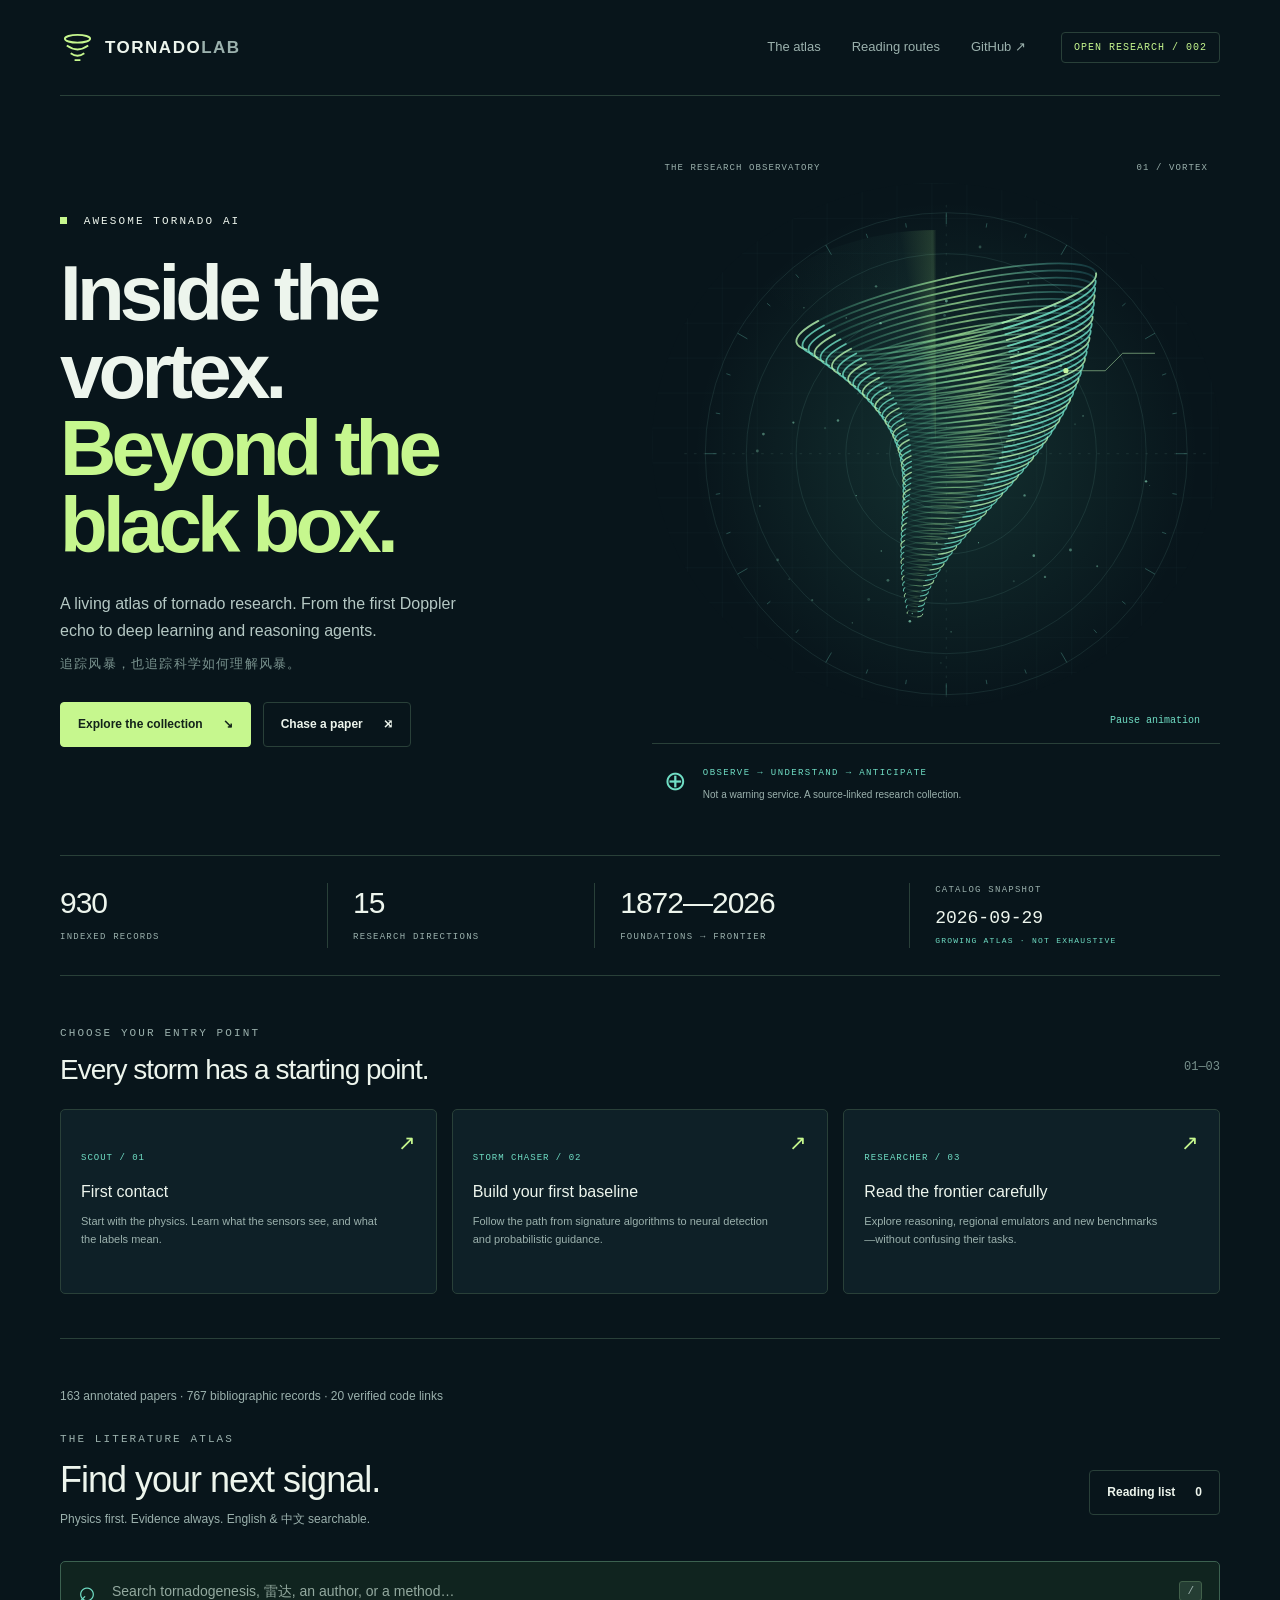
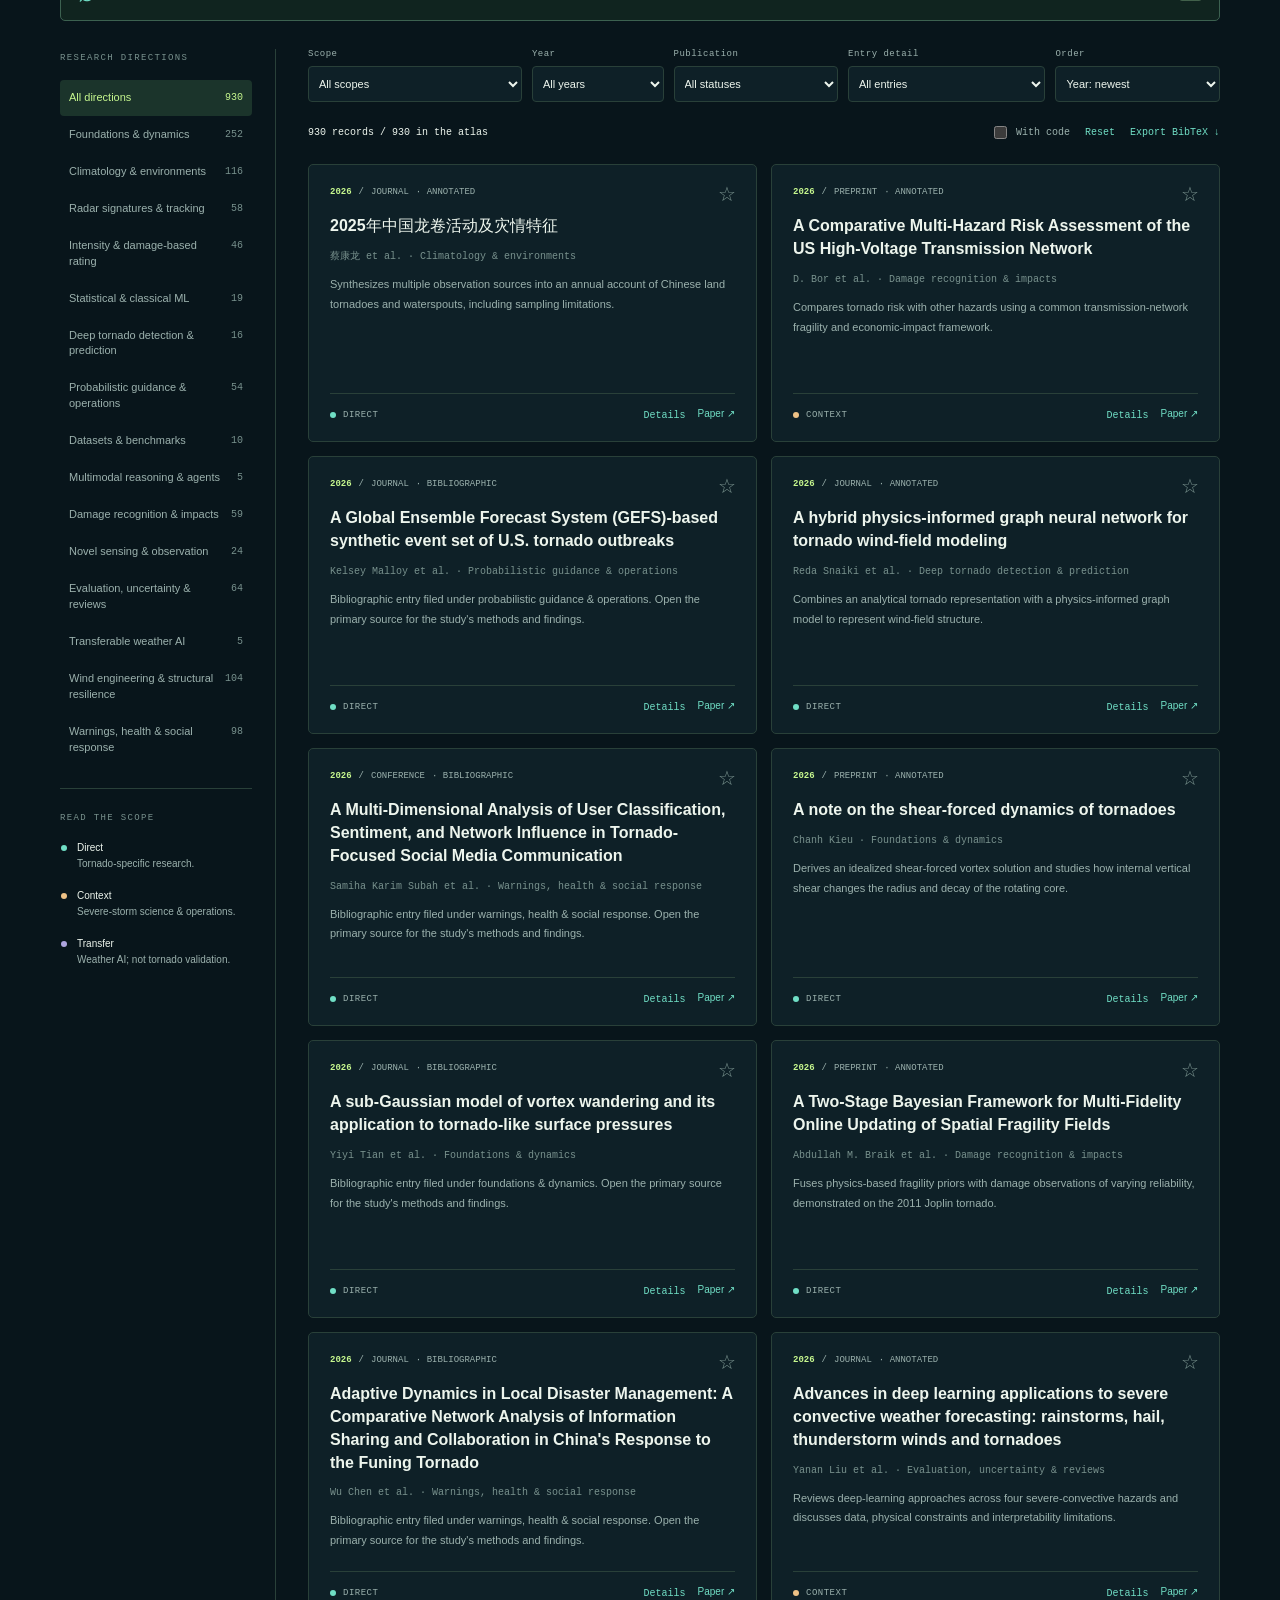
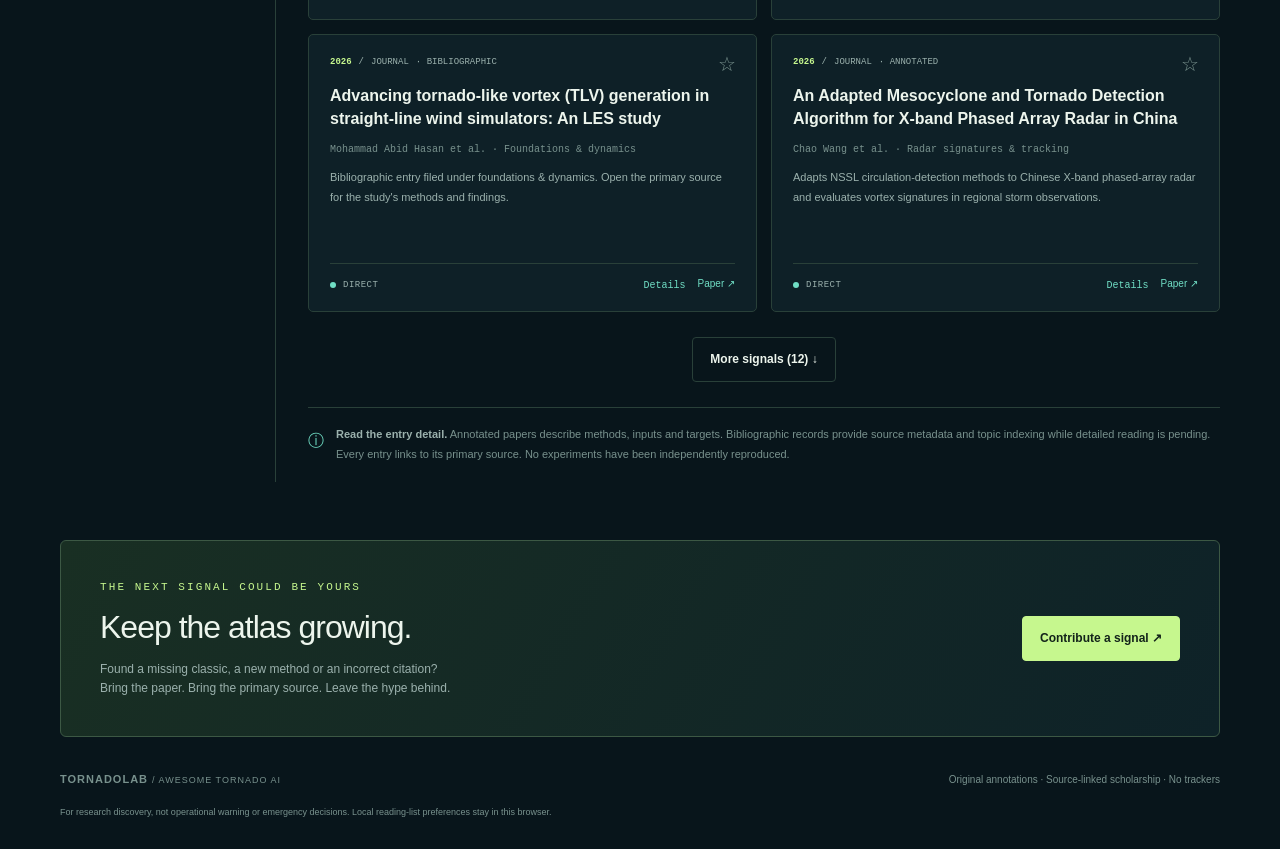
==== docs/index.html @ e8ebf6f0 "Expand tornado atlas to 930 sourced records and animate vortex" ====
<!doctype html>
<html lang="en">
<head>
  <meta charset="utf-8">
  <meta name="viewport" content="width=device-width,initial-scale=1">
  <meta name="theme-color" content="#08151b">
  <meta name="description" content="TornadoLab's living literature atlas: tornado physics, radar detection, intensity, prediction, deep learning and reasoning agents. Searchable, source-linked, open research.">
  <title>Awesome Tornado AI · TornadoLab Research Observatory</title>
  <link rel="icon" href="favicon.svg" type="image/svg+xml">
  <link rel="stylesheet" href="style.css">
</head>
<body>
<a class="skip-link" href="#collection">Skip to the paper collection</a>
<div class="shell">
<header class="topbar">
  <a class="brand" href="#" aria-label="TornadoLab home"><svg viewBox="0 0 36 36" aria-hidden="true"><ellipse cx="18" cy="9" rx="13" ry="4"/><path d="M7 16q11 8 22 0M11 24q7 5 14 0M15 31h6"/></svg><span>TORNADO<span class="dim">LAB</span></span></a>
  <nav aria-label="Main navigation"><a href="#collection">The atlas</a><a href="#routes">Reading routes</a><a href="https://github.com/TornadoLab/Awesome-Tornado-AI" target="_blank" rel="noopener noreferrer">GitHub ↗</a></nav>
  <span class="edition">OPEN RESEARCH / 002</span>
</header>
<main>
<section class="hero" aria-labelledby="hero-title">
  <div class="hero-copy">
    <div class="eyebrow"><span class="signal-square"></span> AWESOME TORNADO AI</div>
    <h1 id="hero-title">Inside the<br>vortex.<br><em>Beyond the<br>black box.</em></h1>
    <p class="hero-text">A living atlas of tornado research. From the first Doppler echo to deep learning and reasoning agents.</p>
    <p class="hero-zh" lang="zh-CN">追踪风暴，也追踪科学如何理解风暴。</p>
    <div class="hero-actions"><a class="button primary" href="#collection">Explore the collection <span aria-hidden="true">↘</span></a><button class="button ghost" id="random-hero">Chase a paper <span aria-hidden="true">⤨</span></button></div>
  </div>
  <div class="hero-visual">
    <div class="visual-caption"><span>THE RESEARCH OBSERVATORY</span><span>01 / VORTEX</span></div>
    <div class="storm-frame"><svg xmlns="http://www.w3.org/2000/svg" width="650" height="600" viewBox="0 0 650 600" role="img" aria-labelledby="title desc">
<title id="title">TornadoLab research observatory</title><desc id="desc">Original decorative vortex and radar rings. Not real radar or weather data.</desc>
<style>
.vortex-body{transform-box:view-box;transform-origin:50% 80%;animation:vortex-sway 11s ease-in-out infinite}
.vortex-flow{stroke-dasharray:17 31 7 45;animation:vortex-orbit var(--orbit) linear infinite;animation-delay:var(--phase);stroke-linecap:round}
.vortex-dust{animation:vortex-drift var(--drift) ease-in-out infinite alternate;animation-delay:var(--phase);transform-box:fill-box;transform-origin:center}
@keyframes vortex-orbit{to{stroke-dashoffset:-100}}
@keyframes vortex-sway{0%,100%{transform:translateX(-3px) skewX(-1deg)}50%{transform:translateX(4px) skewX(1deg)}}
@keyframes vortex-drift{from{transform:translate(-4px,6px);opacity:.15}to{transform:translate(5px,-9px);opacity:.6}}
@media(prefers-reduced-motion:reduce){.vortex-body,.vortex-flow,.vortex-dust{animation:none}}
</style>
<defs><radialGradient id="halo"><stop stop-color="#64eac0" stop-opacity=".13"/><stop offset="1" stop-color="#64eac0" stop-opacity="0"/></radialGradient><linearGradient id="ribbon" x1="0" y1="0" x2="1" y2="0"><stop stop-color="#4ad6b9" stop-opacity=".05"/><stop offset=".53" stop-color="#b2fba4" stop-opacity=".9"/><stop offset="1" stop-color="#51dce0" stop-opacity=".2"/></linearGradient><pattern id="grid" width="40" height="40" patternUnits="userSpaceOnUse"><path d="M40 0H0V40" fill="none" stroke="#8ae5d3" stroke-opacity=".05"/></pattern></defs>
<rect width="650" height="600" fill="#08151b"/>
<rect width="650" height="600" fill="url(#grid)"/>
<circle cx="337" cy="310" r="290" fill="url(#halo)"/>
<circle cx="337" cy="310" r="65" fill="none" stroke="#87d5c4" stroke-opacity=".13" stroke-width="1"/>
<circle cx="337" cy="310" r="115" fill="none" stroke="#87d5c4" stroke-opacity=".13" stroke-width="1"/>
<circle cx="337" cy="310" r="172" fill="none" stroke="#87d5c4" stroke-opacity=".13" stroke-width="1"/>
<circle cx="337" cy="310" r="229" fill="none" stroke="#87d5c4" stroke-opacity=".13" stroke-width="1"/>
<circle cx="337" cy="310" r="276" fill="none" stroke="#87d5c4" stroke-opacity=".13" stroke-width="1"/>
<path d="M600.00 310.00L613.00 310.00" stroke="#71d4c0" stroke-opacity=".35"/>
<path d="M596.00 355.67L600.93 356.54" stroke="#71d4c0" stroke-opacity=".35"/>
<path d="M584.14 399.95L588.84 401.66" stroke="#71d4c0" stroke-opacity=".35"/>
<path d="M564.76 441.50L576.02 448.00" stroke="#71d4c0" stroke-opacity=".35"/>
<path d="M538.47 479.05L542.30 482.27" stroke="#71d4c0" stroke-opacity=".35"/>
<path d="M506.05 511.47L509.27 515.30" stroke="#71d4c0" stroke-opacity=".35"/>
<path d="M468.50 537.76L475.00 549.02" stroke="#71d4c0" stroke-opacity=".35"/>
<path d="M426.95 557.14L428.66 561.84" stroke="#71d4c0" stroke-opacity=".35"/>
<path d="M382.67 569.00L383.54 573.93" stroke="#71d4c0" stroke-opacity=".35"/>
<path d="M337.00 573.00L337.00 586.00" stroke="#71d4c0" stroke-opacity=".35"/>
<path d="M291.33 569.00L290.46 573.93" stroke="#71d4c0" stroke-opacity=".35"/>
<path d="M247.05 557.14L245.34 561.84" stroke="#71d4c0" stroke-opacity=".35"/>
<path d="M205.50 537.76L199.00 549.02" stroke="#71d4c0" stroke-opacity=".35"/>
<path d="M167.95 511.47L164.73 515.30" stroke="#71d4c0" stroke-opacity=".35"/>
<path d="M135.53 479.05L131.70 482.27" stroke="#71d4c0" stroke-opacity=".35"/>
<path d="M109.24 441.50L97.98 448.00" stroke="#71d4c0" stroke-opacity=".35"/>
<path d="M89.86 399.95L85.16 401.66" stroke="#71d4c0" stroke-opacity=".35"/>
<path d="M78.00 355.67L73.07 356.54" stroke="#71d4c0" stroke-opacity=".35"/>
<path d="M74.00 310.00L61.00 310.00" stroke="#71d4c0" stroke-opacity=".35"/>
<path d="M78.00 264.33L73.07 263.46" stroke="#71d4c0" stroke-opacity=".35"/>
<path d="M89.86 220.05L85.16 218.34" stroke="#71d4c0" stroke-opacity=".35"/>
<path d="M109.24 178.50L97.98 172.00" stroke="#71d4c0" stroke-opacity=".35"/>
<path d="M135.53 140.95L131.70 137.73" stroke="#71d4c0" stroke-opacity=".35"/>
<path d="M167.95 108.53L164.73 104.70" stroke="#71d4c0" stroke-opacity=".35"/>
<path d="M205.50 82.24L199.00 70.98" stroke="#71d4c0" stroke-opacity=".35"/>
<path d="M247.05 62.86L245.34 58.16" stroke="#71d4c0" stroke-opacity=".35"/>
<path d="M291.33 51.00L290.46 46.07" stroke="#71d4c0" stroke-opacity=".35"/>
<path d="M337.00 47.00L337.00 34.00" stroke="#71d4c0" stroke-opacity=".35"/>
<path d="M382.67 51.00L383.54 46.07" stroke="#71d4c0" stroke-opacity=".35"/>
<path d="M426.95 62.86L428.66 58.16" stroke="#71d4c0" stroke-opacity=".35"/>
<path d="M468.50 82.24L475.00 70.98" stroke="#71d4c0" stroke-opacity=".35"/>
<path d="M506.05 108.53L509.27 104.70" stroke="#71d4c0" stroke-opacity=".35"/>
<path d="M538.47 140.95L542.30 137.73" stroke="#71d4c0" stroke-opacity=".35"/>
<path d="M564.76 178.50L576.02 172.00" stroke="#71d4c0" stroke-opacity=".35"/>
<path d="M584.14 220.05L588.84 218.34" stroke="#71d4c0" stroke-opacity=".35"/>
<path d="M596.00 264.33L600.93 263.46" stroke="#71d4c0" stroke-opacity=".35"/>
<path d="M37 310H637M337 25V590" stroke="#93d3c3" stroke-opacity=".12" stroke-dasharray="3 8"/>
<g class="vortex-body">
<ellipse cx="337.00" cy="143.00" rx="176.00" ry="33.00" fill="none" stroke="url(#ribbon)" stroke-width="2.10" opacity="0.79" transform="rotate(-13.00 337.00 143.00)"/>
<ellipse class="vortex-flow" pathLength="100" style="--orbit:5.80s;--phase:0.00s" cx="337.00" cy="143.00" rx="176.00" ry="33.00" fill="none" stroke="#baf5b0" stroke-width="2.10" opacity="0.78" transform="rotate(-13.00 337.00 143.00)"/>
<ellipse cx="340.20" cy="149.48" rx="171.93" ry="32.46" fill="none" stroke="url(#ribbon)" stroke-width="2.08" opacity="0.78" transform="rotate(-12.67 340.20 149.48)"/>
<ellipse class="vortex-flow" pathLength="100" style="--orbit:5.74s;--phase:-0.31s" cx="340.20" cy="149.48" rx="171.93" ry="32.46" fill="none" stroke="#70dec5" stroke-width="2.08" opacity="0.78" transform="rotate(-12.67 340.20 149.48)"/>
<ellipse cx="343.37" cy="155.96" rx="167.88" ry="31.93" fill="none" stroke="url(#ribbon)" stroke-width="2.06" opacity="0.77" transform="rotate(-12.33 343.37 155.96)"/>
<ellipse class="vortex-flow" pathLength="100" style="--orbit:5.68s;--phase:-0.62s" cx="343.37" cy="155.96" rx="167.88" ry="31.93" fill="none" stroke="#70dec5" stroke-width="2.06" opacity="0.78" transform="rotate(-12.33 343.37 155.96)"/>
<ellipse cx="346.49" cy="162.44" rx="163.86" ry="31.39" fill="none" stroke="url(#ribbon)" stroke-width="2.04" opacity="0.76" transform="rotate(-12.00 346.49 162.44)"/>
<ellipse class="vortex-flow" pathLength="100" style="--orbit:5.61s;--phase:-0.93s" cx="346.49" cy="162.44" rx="163.86" ry="31.39" fill="none" stroke="#baf5b0" stroke-width="2.04" opacity="0.78" transform="rotate(-12.00 346.49 162.44)"/>
<ellipse cx="349.53" cy="168.93" rx="159.87" ry="30.85" fill="none" stroke="url(#ribbon)" stroke-width="2.03" opacity="0.75" transform="rotate(-11.67 349.53 168.93)"/>
<ellipse class="vortex-flow" pathLength="100" style="--orbit:5.55s;--phase:-1.24s" cx="349.53" cy="168.93" rx="159.87" ry="30.85" fill="none" stroke="#70dec5" stroke-width="2.03" opacity="0.78" transform="rotate(-11.67 349.53 168.93)"/>
<ellipse cx="352.48" cy="175.41" rx="155.90" ry="30.31" fill="none" stroke="url(#ribbon)" stroke-width="2.01" opacity="0.74" transform="rotate(-11.33 352.48 175.41)"/>
<ellipse class="vortex-flow" pathLength="100" style="--orbit:5.49s;--phase:-1.55s" cx="352.48" cy="175.41" rx="155.90" ry="30.31" fill="none" stroke="#70dec5" stroke-width="2.01" opacity="0.78" transform="rotate(-11.33 352.48 175.41)"/>
<ellipse cx="355.30" cy="181.89" rx="151.95" ry="29.78" fill="none" stroke="url(#ribbon)" stroke-width="1.99" opacity="0.73" transform="rotate(-11.00 355.30 181.89)"/>
<ellipse class="vortex-flow" pathLength="100" style="--orbit:5.43s;--phase:-1.86s" cx="355.30" cy="181.89" rx="151.95" ry="29.78" fill="none" stroke="#baf5b0" stroke-width="1.99" opacity="0.78" transform="rotate(-11.00 355.30 181.89)"/>
<ellipse cx="357.98" cy="188.37" rx="148.04" ry="29.24" fill="none" stroke="url(#ribbon)" stroke-width="1.97" opacity="0.72" transform="rotate(-10.67 357.98 188.37)"/>
<ellipse class="vortex-flow" pathLength="100" style="--orbit:5.37s;--phase:-2.17s" cx="357.98" cy="188.37" rx="148.04" ry="29.24" fill="none" stroke="#70dec5" stroke-width="1.97" opacity="0.78" transform="rotate(-10.67 357.98 188.37)"/>
<ellipse cx="360.50" cy="194.85" rx="144.14" ry="28.70" fill="none" stroke="url(#ribbon)" stroke-width="1.95" opacity="0.71" transform="rotate(-10.33 360.50 194.85)"/>
<ellipse class="vortex-flow" pathLength="100" style="--orbit:5.30s;--phase:-2.48s" cx="360.50" cy="194.85" rx="144.14" ry="28.70" fill="none" stroke="#70dec5" stroke-width="1.95" opacity="0.78" transform="rotate(-10.33 360.50 194.85)"/>
<ellipse cx="362.82" cy="201.33" rx="140.28" ry="28.17" fill="none" stroke="url(#ribbon)" stroke-width="1.93" opacity="0.69" transform="rotate(-10.00 362.82 201.33)"/>
<ellipse class="vortex-flow" pathLength="100" style="--orbit:5.24s;--phase:-2.79s" cx="362.82" cy="201.33" rx="140.28" ry="28.17" fill="none" stroke="#baf5b0" stroke-width="1.93" opacity="0.78" transform="rotate(-10.00 362.82 201.33)"/>
<ellipse cx="364.95" cy="207.81" rx="136.44" ry="27.63" fill="none" stroke="url(#ribbon)" stroke-width="1.91" opacity="0.68" transform="rotate(-9.67 364.95 207.81)"/>
<ellipse class="vortex-flow" pathLength="100" style="--orbit:5.18s;--phase:-3.10s" cx="364.95" cy="207.81" rx="136.44" ry="27.63" fill="none" stroke="#70dec5" stroke-width="1.91" opacity="0.78" transform="rotate(-9.67 364.95 207.81)"/>
<ellipse cx="366.85" cy="214.30" rx="132.63" ry="27.09" fill="none" stroke="url(#ribbon)" stroke-width="1.90" opacity="0.67" transform="rotate(-9.33 366.85 214.30)"/>
<ellipse class="vortex-flow" pathLength="100" style="--orbit:5.12s;--phase:-3.41s" cx="366.85" cy="214.30" rx="132.63" ry="27.09" fill="none" stroke="#70dec5" stroke-width="1.90" opacity="0.78" transform="rotate(-9.33 366.85 214.30)"/>
<ellipse cx="368.52" cy="220.78" rx="128.85" ry="26.56" fill="none" stroke="url(#ribbon)" stroke-width="1.88" opacity="0.66" transform="rotate(-9.00 368.52 220.78)"/>
<ellipse class="vortex-flow" pathLength="100" style="--orbit:5.06s;--phase:-3.72s" cx="368.52" cy="220.78" rx="128.85" ry="26.56" fill="none" stroke="#baf5b0" stroke-width="1.88" opacity="0.78" transform="rotate(-9.00 368.52 220.78)"/>
<ellipse cx="369.94" cy="227.26" rx="125.10" ry="26.02" fill="none" stroke="url(#ribbon)" stroke-width="1.86" opacity="0.65" transform="rotate(-8.67 369.94 227.26)"/>
<ellipse class="vortex-flow" pathLength="100" style="--orbit:4.99s;--phase:-4.03s" cx="369.94" cy="227.26" rx="125.10" ry="26.02" fill="none" stroke="#70dec5" stroke-width="1.86" opacity="0.78" transform="rotate(-8.67 369.94 227.26)"/>
<ellipse cx="371.10" cy="233.74" rx="121.38" ry="25.48" fill="none" stroke="url(#ribbon)" stroke-width="1.84" opacity="0.64" transform="rotate(-8.33 371.10 233.74)"/>
<ellipse class="vortex-flow" pathLength="100" style="--orbit:4.93s;--phase:-4.34s" cx="371.10" cy="233.74" rx="121.38" ry="25.48" fill="none" stroke="#70dec5" stroke-width="1.84" opacity="0.78" transform="rotate(-8.33 371.10 233.74)"/>
<ellipse cx="371.99" cy="240.22" rx="117.68" ry="24.94" fill="none" stroke="url(#ribbon)" stroke-width="1.82" opacity="0.63" transform="rotate(-8.00 371.99 240.22)"/>
<ellipse class="vortex-flow" pathLength="100" style="--orbit:4.87s;--phase:-4.65s" cx="371.99" cy="240.22" rx="117.68" ry="24.94" fill="none" stroke="#baf5b0" stroke-width="1.82" opacity="0.78" transform="rotate(-8.00 371.99 240.22)"/>
<ellipse cx="372.60" cy="246.70" rx="114.02" ry="24.41" fill="none" stroke="url(#ribbon)" stroke-width="1.80" opacity="0.62" transform="rotate(-7.67 372.60 246.70)"/>
<ellipse class="vortex-flow" pathLength="100" style="--orbit:4.81s;--phase:-4.96s" cx="372.60" cy="246.70" rx="114.02" ry="24.41" fill="none" stroke="#70dec5" stroke-width="1.80" opacity="0.78" transform="rotate(-7.67 372.60 246.70)"/>
<ellipse cx="372.94" cy="253.19" rx="110.39" ry="23.87" fill="none" stroke="url(#ribbon)" stroke-width="1.79" opacity="0.61" transform="rotate(-7.33 372.94 253.19)"/>
<ellipse class="vortex-flow" pathLength="100" style="--orbit:4.75s;--phase:-5.27s" cx="372.94" cy="253.19" rx="110.39" ry="23.87" fill="none" stroke="#70dec5" stroke-width="1.79" opacity="0.78" transform="rotate(-7.33 372.94 253.19)"/>
<ellipse cx="372.98" cy="259.67" rx="106.79" ry="23.33" fill="none" stroke="url(#ribbon)" stroke-width="1.77" opacity="0.60" transform="rotate(-7.00 372.98 259.67)"/>
<ellipse class="vortex-flow" pathLength="100" style="--orbit:4.68s;--phase:-5.58s" cx="372.98" cy="259.67" rx="106.79" ry="23.33" fill="none" stroke="#baf5b0" stroke-width="1.77" opacity="0.78" transform="rotate(-7.00 372.98 259.67)"/>
<ellipse cx="372.75" cy="266.15" rx="103.22" ry="22.80" fill="none" stroke="url(#ribbon)" stroke-width="1.75" opacity="0.59" transform="rotate(-6.67 372.75 266.15)"/>
<ellipse class="vortex-flow" pathLength="100" style="--orbit:4.62s;--phase:-5.89s" cx="372.75" cy="266.15" rx="103.22" ry="22.80" fill="none" stroke="#70dec5" stroke-width="1.75" opacity="0.78" transform="rotate(-6.67 372.75 266.15)"/>
<ellipse cx="372.23" cy="272.63" rx="99.68" ry="22.26" fill="none" stroke="url(#ribbon)" stroke-width="1.73" opacity="0.58" transform="rotate(-6.33 372.23 272.63)"/>
<ellipse class="vortex-flow" pathLength="100" style="--orbit:4.56s;--phase:-6.20s" cx="372.23" cy="272.63" rx="99.68" ry="22.26" fill="none" stroke="#70dec5" stroke-width="1.73" opacity="0.78" transform="rotate(-6.33 372.23 272.63)"/>
<ellipse cx="371.44" cy="279.11" rx="96.18" ry="21.72" fill="none" stroke="url(#ribbon)" stroke-width="1.71" opacity="0.57" transform="rotate(-6.00 371.44 279.11)"/>
<ellipse class="vortex-flow" pathLength="100" style="--orbit:4.50s;--phase:-6.51s" cx="371.44" cy="279.11" rx="96.18" ry="21.72" fill="none" stroke="#baf5b0" stroke-width="1.71" opacity="0.78" transform="rotate(-6.00 371.44 279.11)"/>
<ellipse cx="370.37" cy="285.59" rx="92.71" ry="21.19" fill="none" stroke="url(#ribbon)" stroke-width="1.69" opacity="0.56" transform="rotate(-5.67 370.37 285.59)"/>
<ellipse class="vortex-flow" pathLength="100" style="--orbit:4.44s;--phase:-6.82s" cx="370.37" cy="285.59" rx="92.71" ry="21.19" fill="none" stroke="#70dec5" stroke-width="1.69" opacity="0.78" transform="rotate(-5.67 370.37 285.59)"/>
<ellipse cx="369.04" cy="292.07" rx="89.27" ry="20.65" fill="none" stroke="url(#ribbon)" stroke-width="1.67" opacity="0.55" transform="rotate(-5.33 369.04 292.07)"/>
<ellipse class="vortex-flow" pathLength="100" style="--orbit:4.37s;--phase:-7.13s" cx="369.04" cy="292.07" rx="89.27" ry="20.65" fill="none" stroke="#70dec5" stroke-width="1.67" opacity="0.78" transform="rotate(-5.33 369.04 292.07)"/>
<ellipse cx="367.45" cy="298.56" rx="85.87" ry="20.11" fill="none" stroke="url(#ribbon)" stroke-width="1.66" opacity="0.54" transform="rotate(-5.00 367.45 298.56)"/>
<ellipse class="vortex-flow" pathLength="100" style="--orbit:4.31s;--phase:-7.44s" cx="367.45" cy="298.56" rx="85.87" ry="20.11" fill="none" stroke="#baf5b0" stroke-width="1.66" opacity="0.78" transform="rotate(-5.00 367.45 298.56)"/>
<ellipse cx="365.63" cy="305.04" rx="82.51" ry="19.57" fill="none" stroke="url(#ribbon)" stroke-width="1.64" opacity="0.53" transform="rotate(-4.67 365.63 305.04)"/>
<ellipse class="vortex-flow" pathLength="100" style="--orbit:4.25s;--phase:-7.75s" cx="365.63" cy="305.04" rx="82.51" ry="19.57" fill="none" stroke="#70dec5" stroke-width="1.64" opacity="0.78" transform="rotate(-4.67 365.63 305.04)"/>
<ellipse cx="363.58" cy="311.52" rx="79.18" ry="19.04" fill="none" stroke="url(#ribbon)" stroke-width="1.62" opacity="0.52" transform="rotate(-4.33 363.58 311.52)"/>
<ellipse class="vortex-flow" pathLength="100" style="--orbit:4.19s;--phase:-8.06s" cx="363.58" cy="311.52" rx="79.18" ry="19.04" fill="none" stroke="#70dec5" stroke-width="1.62" opacity="0.78" transform="rotate(-4.33 363.58 311.52)"/>
<ellipse cx="361.32" cy="318.00" rx="75.89" ry="18.50" fill="none" stroke="url(#ribbon)" stroke-width="1.60" opacity="0.51" transform="rotate(-4.00 361.32 318.00)"/>
<ellipse class="vortex-flow" pathLength="100" style="--orbit:4.13s;--phase:-8.37s" cx="361.32" cy="318.00" rx="75.89" ry="18.50" fill="none" stroke="#baf5b0" stroke-width="1.60" opacity="0.78" transform="rotate(-4.00 361.32 318.00)"/>
<ellipse cx="358.86" cy="324.48" rx="72.64" ry="17.96" fill="none" stroke="url(#ribbon)" stroke-width="1.58" opacity="0.49" transform="rotate(-3.67 358.86 324.48)"/>
<ellipse class="vortex-flow" pathLength="100" style="--orbit:4.06s;--phase:-8.68s" cx="358.86" cy="324.48" rx="72.64" ry="17.96" fill="none" stroke="#70dec5" stroke-width="1.58" opacity="0.78" transform="rotate(-3.67 358.86 324.48)"/>
<ellipse cx="356.24" cy="330.96" rx="69.43" ry="17.43" fill="none" stroke="url(#ribbon)" stroke-width="1.56" opacity="0.48" transform="rotate(-3.33 356.24 330.96)"/>
<ellipse class="vortex-flow" pathLength="100" style="--orbit:4.00s;--phase:-8.99s" cx="356.24" cy="330.96" rx="69.43" ry="17.43" fill="none" stroke="#70dec5" stroke-width="1.56" opacity="0.78" transform="rotate(-3.33 356.24 330.96)"/>
<ellipse cx="353.46" cy="337.44" rx="66.26" ry="16.89" fill="none" stroke="url(#ribbon)" stroke-width="1.54" opacity="0.47" transform="rotate(-3.00 353.46 337.44)"/>
<ellipse class="vortex-flow" pathLength="100" style="--orbit:3.94s;--phase:-9.30s" cx="353.46" cy="337.44" rx="66.26" ry="16.89" fill="none" stroke="#baf5b0" stroke-width="1.54" opacity="0.78" transform="rotate(-3.00 353.46 337.44)"/>
<ellipse cx="350.55" cy="343.93" rx="63.13" ry="16.35" fill="none" stroke="url(#ribbon)" stroke-width="1.53" opacity="0.46" transform="rotate(-2.67 350.55 343.93)"/>
<ellipse class="vortex-flow" pathLength="100" style="--orbit:3.88s;--phase:-9.61s" cx="350.55" cy="343.93" rx="63.13" ry="16.35" fill="none" stroke="#70dec5" stroke-width="1.53" opacity="0.78" transform="rotate(-2.67 350.55 343.93)"/>
<ellipse cx="347.54" cy="350.41" rx="60.05" ry="15.81" fill="none" stroke="url(#ribbon)" stroke-width="1.51" opacity="0.45" transform="rotate(-2.33 347.54 350.41)"/>
<ellipse class="vortex-flow" pathLength="100" style="--orbit:3.82s;--phase:-9.92s" cx="347.54" cy="350.41" rx="60.05" ry="15.81" fill="none" stroke="#70dec5" stroke-width="1.51" opacity="0.78" transform="rotate(-2.33 347.54 350.41)"/>
<ellipse cx="344.44" cy="356.89" rx="57.00" ry="15.28" fill="none" stroke="url(#ribbon)" stroke-width="1.49" opacity="0.44" transform="rotate(-2.00 344.44 356.89)"/>
<ellipse class="vortex-flow" pathLength="100" style="--orbit:3.75s;--phase:-10.23s" cx="344.44" cy="356.89" rx="57.00" ry="15.28" fill="none" stroke="#baf5b0" stroke-width="1.49" opacity="0.78" transform="rotate(-2.00 344.44 356.89)"/>
<ellipse cx="341.29" cy="363.37" rx="54.01" ry="14.74" fill="none" stroke="url(#ribbon)" stroke-width="1.47" opacity="0.43" transform="rotate(-1.67 341.29 363.37)"/>
<ellipse class="vortex-flow" pathLength="100" style="--orbit:3.69s;--phase:-10.54s" cx="341.29" cy="363.37" rx="54.01" ry="14.74" fill="none" stroke="#70dec5" stroke-width="1.47" opacity="0.78" transform="rotate(-1.67 341.29 363.37)"/>
<ellipse cx="338.10" cy="369.85" rx="51.06" ry="14.20" fill="none" stroke="url(#ribbon)" stroke-width="1.45" opacity="0.42" transform="rotate(-1.33 338.10 369.85)"/>
<ellipse class="vortex-flow" pathLength="100" style="--orbit:3.63s;--phase:-10.85s" cx="338.10" cy="369.85" rx="51.06" ry="14.20" fill="none" stroke="#70dec5" stroke-width="1.45" opacity="0.78" transform="rotate(-1.33 338.10 369.85)"/>
<ellipse cx="334.90" cy="376.33" rx="48.17" ry="13.67" fill="none" stroke="url(#ribbon)" stroke-width="1.43" opacity="0.41" transform="rotate(-1.00 334.90 376.33)"/>
<ellipse class="vortex-flow" pathLength="100" style="--orbit:3.57s;--phase:-11.16s" cx="334.90" cy="376.33" rx="48.17" ry="13.67" fill="none" stroke="#baf5b0" stroke-width="1.43" opacity="0.78" transform="rotate(-1.00 334.90 376.33)"/>
<ellipse cx="331.72" cy="382.81" rx="45.32" ry="13.13" fill="none" stroke="url(#ribbon)" stroke-width="1.41" opacity="0.40" transform="rotate(-0.67 331.72 382.81)"/>
<ellipse class="vortex-flow" pathLength="100" style="--orbit:3.51s;--phase:-11.47s" cx="331.72" cy="382.81" rx="45.32" ry="13.13" fill="none" stroke="#70dec5" stroke-width="1.41" opacity="0.78" transform="rotate(-0.67 331.72 382.81)"/>
<ellipse cx="328.58" cy="389.30" rx="42.53" ry="12.59" fill="none" stroke="url(#ribbon)" stroke-width="1.40" opacity="0.39" transform="rotate(-0.33 328.58 389.30)"/>
<ellipse class="vortex-flow" pathLength="100" style="--orbit:3.44s;--phase:-11.78s" cx="328.58" cy="389.30" rx="42.53" ry="12.59" fill="none" stroke="#70dec5" stroke-width="1.40" opacity="0.78" transform="rotate(-0.33 328.58 389.30)"/>
<ellipse cx="325.50" cy="395.78" rx="39.79" ry="12.06" fill="none" stroke="url(#ribbon)" stroke-width="1.38" opacity="0.38" transform="rotate(0.00 325.50 395.78)"/>
<ellipse class="vortex-flow" pathLength="100" style="--orbit:3.38s;--phase:-12.09s" cx="325.50" cy="395.78" rx="39.79" ry="12.06" fill="none" stroke="#baf5b0" stroke-width="1.38" opacity="0.78" transform="rotate(0.00 325.50 395.78)"/>
<ellipse cx="322.52" cy="402.26" rx="37.11" ry="11.52" fill="none" stroke="url(#ribbon)" stroke-width="1.36" opacity="0.37" transform="rotate(0.33 322.52 402.26)"/>
<ellipse class="vortex-flow" pathLength="100" style="--orbit:3.32s;--phase:-12.40s" cx="322.52" cy="402.26" rx="37.11" ry="11.52" fill="none" stroke="#70dec5" stroke-width="1.36" opacity="0.78" transform="rotate(0.33 322.52 402.26)"/>
<ellipse cx="319.65" cy="408.74" rx="34.49" ry="10.98" fill="none" stroke="url(#ribbon)" stroke-width="1.34" opacity="0.36" transform="rotate(0.67 319.65 408.74)"/>
<ellipse class="vortex-flow" pathLength="100" style="--orbit:3.26s;--phase:-12.71s" cx="319.65" cy="408.74" rx="34.49" ry="10.98" fill="none" stroke="#70dec5" stroke-width="1.34" opacity="0.78" transform="rotate(0.67 319.65 408.74)"/>
<ellipse cx="316.92" cy="415.22" rx="31.93" ry="10.44" fill="none" stroke="url(#ribbon)" stroke-width="1.32" opacity="0.35" transform="rotate(1.00 316.92 415.22)"/>
<ellipse class="vortex-flow" pathLength="100" style="--orbit:3.20s;--phase:-13.02s" cx="316.92" cy="415.22" rx="31.93" ry="10.44" fill="none" stroke="#baf5b0" stroke-width="1.32" opacity="0.78" transform="rotate(1.00 316.92 415.22)"/>
<ellipse cx="314.35" cy="421.70" rx="29.45" ry="9.91" fill="none" stroke="url(#ribbon)" stroke-width="1.30" opacity="0.34" transform="rotate(1.33 314.35 421.70)"/>
<ellipse class="vortex-flow" pathLength="100" style="--orbit:3.13s;--phase:-13.33s" cx="314.35" cy="421.70" rx="29.45" ry="9.91" fill="none" stroke="#70dec5" stroke-width="1.30" opacity="0.78" transform="rotate(1.33 314.35 421.70)"/>
<ellipse cx="311.95" cy="428.19" rx="27.03" ry="9.37" fill="none" stroke="url(#ribbon)" stroke-width="1.29" opacity="0.33" transform="rotate(1.67 311.95 428.19)"/>
<ellipse class="vortex-flow" pathLength="100" style="--orbit:3.07s;--phase:-13.64s" cx="311.95" cy="428.19" rx="27.03" ry="9.37" fill="none" stroke="#70dec5" stroke-width="1.29" opacity="0.78" transform="rotate(1.67 311.95 428.19)"/>
<ellipse cx="309.76" cy="434.67" rx="24.69" ry="8.83" fill="none" stroke="url(#ribbon)" stroke-width="1.27" opacity="0.31" transform="rotate(2.00 309.76 434.67)"/>
<ellipse class="vortex-flow" pathLength="100" style="--orbit:3.01s;--phase:-13.95s" cx="309.76" cy="434.67" rx="24.69" ry="8.83" fill="none" stroke="#baf5b0" stroke-width="1.27" opacity="0.78" transform="rotate(2.00 309.76 434.67)"/>
<ellipse cx="307.77" cy="441.15" rx="22.43" ry="8.30" fill="none" stroke="url(#ribbon)" stroke-width="1.25" opacity="0.30" transform="rotate(2.33 307.77 441.15)"/>
<ellipse class="vortex-flow" pathLength="100" style="--orbit:2.95s;--phase:-14.26s" cx="307.77" cy="441.15" rx="22.43" ry="8.30" fill="none" stroke="#70dec5" stroke-width="1.25" opacity="0.78" transform="rotate(2.33 307.77 441.15)"/>
<ellipse cx="306.02" cy="447.63" rx="20.26" ry="7.76" fill="none" stroke="url(#ribbon)" stroke-width="1.23" opacity="0.29" transform="rotate(2.67 306.02 447.63)"/>
<ellipse class="vortex-flow" pathLength="100" style="--orbit:2.89s;--phase:-14.57s" cx="306.02" cy="447.63" rx="20.26" ry="7.76" fill="none" stroke="#70dec5" stroke-width="1.23" opacity="0.78" transform="rotate(2.67 306.02 447.63)"/>
<ellipse cx="304.52" cy="454.11" rx="18.19" ry="7.22" fill="none" stroke="url(#ribbon)" stroke-width="1.21" opacity="0.28" transform="rotate(3.00 304.52 454.11)"/>
<ellipse class="vortex-flow" pathLength="100" style="--orbit:2.82s;--phase:-14.88s" cx="304.52" cy="454.11" rx="18.19" ry="7.22" fill="none" stroke="#baf5b0" stroke-width="1.21" opacity="0.78" transform="rotate(3.00 304.52 454.11)"/>
<ellipse cx="303.27" cy="460.59" rx="16.22" ry="6.69" fill="none" stroke="url(#ribbon)" stroke-width="1.19" opacity="0.27" transform="rotate(3.33 303.27 460.59)"/>
<ellipse class="vortex-flow" pathLength="100" style="--orbit:2.76s;--phase:-15.19s" cx="303.27" cy="460.59" rx="16.22" ry="6.69" fill="none" stroke="#70dec5" stroke-width="1.19" opacity="0.78" transform="rotate(3.33 303.27 460.59)"/>
<ellipse cx="302.28" cy="467.07" rx="14.38" ry="6.15" fill="none" stroke="url(#ribbon)" stroke-width="1.17" opacity="0.26" transform="rotate(3.67 302.28 467.07)"/>
<ellipse class="vortex-flow" pathLength="100" style="--orbit:2.70s;--phase:-15.50s" cx="302.28" cy="467.07" rx="14.38" ry="6.15" fill="none" stroke="#70dec5" stroke-width="1.17" opacity="0.78" transform="rotate(3.67 302.28 467.07)"/>
<ellipse cx="301.58" cy="473.56" rx="12.68" ry="5.61" fill="none" stroke="url(#ribbon)" stroke-width="1.16" opacity="0.25" transform="rotate(4.00 301.58 473.56)"/>
<ellipse class="vortex-flow" pathLength="100" style="--orbit:2.64s;--phase:-15.81s" cx="301.58" cy="473.56" rx="12.68" ry="5.61" fill="none" stroke="#baf5b0" stroke-width="1.16" opacity="0.78" transform="rotate(4.00 301.58 473.56)"/>
<ellipse cx="301.15" cy="480.04" rx="11.15" ry="5.07" fill="none" stroke="url(#ribbon)" stroke-width="1.14" opacity="0.24" transform="rotate(4.33 301.15 480.04)"/>
<ellipse class="vortex-flow" pathLength="100" style="--orbit:2.58s;--phase:-16.12s" cx="301.15" cy="480.04" rx="11.15" ry="5.07" fill="none" stroke="#70dec5" stroke-width="1.14" opacity="0.78" transform="rotate(4.33 301.15 480.04)"/>
<ellipse cx="301.00" cy="486.52" rx="9.86" ry="4.54" fill="none" stroke="url(#ribbon)" stroke-width="1.12" opacity="0.23" transform="rotate(4.67 301.00 486.52)"/>
<ellipse class="vortex-flow" pathLength="100" style="--orbit:2.51s;--phase:-16.43s" cx="301.00" cy="486.52" rx="9.86" ry="4.54" fill="none" stroke="#70dec5" stroke-width="1.12" opacity="0.78" transform="rotate(4.67 301.00 486.52)"/>
<ellipse cx="301.14" cy="493.00" rx="9.00" ry="4.00" fill="none" stroke="url(#ribbon)" stroke-width="1.10" opacity="0.22" transform="rotate(5.00 301.14 493.00)"/>
<ellipse class="vortex-flow" pathLength="100" style="--orbit:2.45s;--phase:-16.74s" cx="301.14" cy="493.00" rx="9.00" ry="4.00" fill="none" stroke="#baf5b0" stroke-width="1.10" opacity="0.78" transform="rotate(5.00 301.14 493.00)"/>
</g>
<circle class="vortex-dust" style="--drift:4.0s;--phase:0.00s" cx="330.86" cy="549.58" r="0.65" fill="#95ebc8" opacity="0.24"/>
<circle class="vortex-dust" style="--drift:4.6s;--phase:-0.21s" cx="173.97" cy="142.97" r="0.87" fill="#95ebc8" opacity="0.33"/>
<circle class="vortex-dust" style="--drift:5.2s;--phase:-0.42s" cx="353.71" cy="213.18" r="0.64" fill="#95ebc8" opacity="0.25"/>
<circle class="vortex-dust" style="--drift:5.8s;--phase:-0.63s" cx="335.06" cy="151.65" r="1.55" fill="#95ebc8" opacity="0.24"/>
<circle class="vortex-dust" style="--drift:6.4s;--phase:-0.84s" cx="337.09" cy="135.21" r="1.68" fill="#95ebc8" opacity="0.51"/>
<circle class="vortex-dust" style="--drift:7.0s;--phase:-1.05s" cx="249.76" cy="237.60" r="1.08" fill="#95ebc8" opacity="0.15"/>
<circle class="vortex-dust" style="--drift:7.6s;--phase:-1.26s" cx="479.23" cy="420.35" r="1.66" fill="#95ebc8" opacity="0.40"/>
<circle class="vortex-dust" style="--drift:4.0s;--phase:-1.47s" cx="295.28" cy="501.85" r="1.48" fill="#95ebc8" opacity="0.64"/>
<circle class="vortex-dust" style="--drift:4.6s;--phase:-1.68s" cx="420.22" cy="267.12" r="1.02" fill="#95ebc8" opacity="0.23"/>
<circle class="vortex-dust" style="--drift:5.2s;--phase:-1.89s" cx="411.03" cy="284.52" r="0.84" fill="#95ebc8" opacity="0.38"/>
<circle class="vortex-dust" style="--drift:5.8s;--phase:-2.10s" cx="229.40" cy="503.71" r="0.74" fill="#95ebc8" opacity="0.39"/>
<circle class="vortex-dust" style="--drift:6.4s;--phase:-2.31s" cx="444.96" cy="224.23" r="1.03" fill="#95ebc8" opacity="0.54"/>
<circle class="vortex-dust" style="--drift:7.0s;--phase:-2.52s" cx="471.27" cy="224.58" r="1.40" fill="#95ebc8" opacity="0.43"/>
<circle class="vortex-dust" style="--drift:7.6s;--phase:-2.73s" cx="262.58" cy="421.34" r="0.83" fill="#95ebc8" opacity="0.49"/>
<circle class="vortex-dust" style="--drift:4.0s;--phase:-2.94s" cx="492.00" cy="178.67" r="1.27" fill="#95ebc8" opacity="0.28"/>
<circle class="vortex-dust" style="--drift:4.6s;--phase:-3.15s" cx="414.48" cy="296.96" r="1.32" fill="#95ebc8" opacity="0.19"/>
<circle class="vortex-dust" style="--drift:5.2s;--phase:-3.36s" cx="127.59" cy="287.50" r="1.59" fill="#95ebc8" opacity="0.42"/>
<circle class="vortex-dust" style="--drift:5.8s;--phase:-3.57s" cx="484.50" cy="276.24" r="1.18" fill="#95ebc8" opacity="0.14"/>
<circle class="vortex-dust" style="--drift:6.4s;--phase:-3.78s" cx="437.24" cy="426.75" r="1.46" fill="#95ebc8" opacity="0.54"/>
<circle class="vortex-dust" style="--drift:7.0s;--phase:-3.99s" cx="157.02" cy="453.61" r="0.69" fill="#95ebc8" opacity="0.38"/>
<circle class="vortex-dust" style="--drift:7.6s;--phase:-4.20s" cx="326.09" cy="411.95" r="1.00" fill="#95ebc8" opacity="0.50"/>
<circle class="vortex-dust" style="--drift:4.0s;--phase:-4.41s" cx="450.04" cy="451.10" r="1.36" fill="#95ebc8" opacity="0.37"/>
<circle class="vortex-dust" style="--drift:4.6s;--phase:-4.62s" cx="235.82" cy="241.14" r="0.99" fill="#95ebc8" opacity="0.16"/>
<circle class="vortex-dust" style="--drift:5.2s;--phase:-4.83s" cx="212.98" cy="272.00" r="1.42" fill="#95ebc8" opacity="0.49"/>
<circle class="vortex-dust" style="--drift:5.8s;--phase:-5.04s" cx="272.17" cy="234.81" r="1.35" fill="#95ebc8" opacity="0.39"/>
<circle class="vortex-dust" style="--drift:6.4s;--phase:-5.25s" cx="198.23" cy="280.84" r="1.29" fill="#95ebc8" opacity="0.16"/>
<circle class="vortex-dust" style="--drift:7.0s;--phase:-5.46s" cx="424.05" cy="248.94" r="1.39" fill="#95ebc8" opacity="0.15"/>
<circle class="vortex-dust" style="--drift:7.6s;--phase:-5.67s" cx="161.89" cy="274.35" r="1.27" fill="#95ebc8" opacity="0.47"/>
<circle class="vortex-dust" style="--drift:4.0s;--phase:-5.88s" cx="270.19" cy="455.01" r="1.61" fill="#95ebc8" opacity="0.33"/>
<circle class="vortex-dust" style="--drift:4.6s;--phase:-6.09s" cx="359.47" cy="223.29" r="0.96" fill="#95ebc8" opacity="0.14"/>
<circle class="vortex-dust" style="--drift:5.2s;--phase:-6.30s" cx="509.85" cy="439.00" r="1.15" fill="#95ebc8" opacity="0.37"/>
<circle class="vortex-dust" style="--drift:5.8s;--phase:-6.51s" cx="261.74" cy="160.55" r="1.34" fill="#95ebc8" opacity="0.55"/>
<circle class="vortex-dust" style="--drift:6.4s;--phase:-6.72s" cx="222.48" cy="154.48" r="0.84" fill="#95ebc8" opacity="0.49"/>
<circle class="vortex-dust" style="--drift:7.0s;--phase:-6.93s" cx="143.91" cy="431.70" r="1.53" fill="#95ebc8" opacity="0.25"/>
<circle class="vortex-dust" style="--drift:7.6s;--phase:-7.14s" cx="285.85" cy="393.99" r="0.90" fill="#95ebc8" opacity="0.15"/>
<circle class="vortex-dust" style="--drift:4.0s;--phase:-7.35s" cx="256.58" cy="118.38" r="1.39" fill="#95ebc8" opacity="0.37"/>
<circle class="vortex-dust" style="--drift:4.6s;--phase:-7.56s" cx="414.12" cy="195.47" r="0.92" fill="#95ebc8" opacity="0.10"/>
<circle class="vortex-dust" style="--drift:5.2s;--phase:-7.77s" cx="461.74" cy="140.81" r="1.66" fill="#95ebc8" opacity="0.42"/>
<circle class="vortex-dust" style="--drift:5.8s;--phase:-7.98s" cx="565.83" cy="341.65" r="1.34" fill="#95ebc8" opacity="0.60"/>
<circle class="vortex-dust" style="--drift:6.4s;--phase:-8.19s" cx="569.84" cy="346.44" r="0.71" fill="#95ebc8" opacity="0.25"/>
<circle class="vortex-dust" style="--drift:7.0s;--phase:-8.40s" cx="400.43" cy="355.42" r="0.89" fill="#95ebc8" opacity="0.37"/>
<circle class="vortex-dust" style="--drift:7.6s;--phase:-8.61s" cx="123.55" cy="369.84" r="0.84" fill="#95ebc8" opacity="0.39"/>
<circle class="vortex-dust" style="--drift:4.0s;--phase:-8.82s" cx="342.51" cy="514.00" r="0.71" fill="#95ebc8" opacity="0.52"/>
<circle class="vortex-dust" style="--drift:4.6s;--phase:-9.03s" cx="468.10" cy="209.48" r="1.59" fill="#95ebc8" opacity="0.50"/>
<circle class="vortex-dust" style="--drift:5.2s;--phase:-9.24s" cx="375.67" cy="73.31" r="1.63" fill="#95ebc8" opacity="0.25"/>
<circle class="vortex-dust" style="--drift:5.8s;--phase:-9.45s" cx="357.65" cy="217.47" r="1.13" fill="#95ebc8" opacity="0.38"/>
<circle class="vortex-dust" style="--drift:6.4s;--phase:-9.66s" cx="248.14" cy="476.92" r="1.69" fill="#95ebc8" opacity="0.18"/>
<circle class="vortex-dust" style="--drift:7.0s;--phase:-9.87s" cx="373.87" cy="411.89" r="0.63" fill="#95ebc8" opacity="0.62"/>
<circle class="vortex-dust" style="--drift:7.6s;--phase:-10.08s" cx="355.85" cy="207.70" r="0.80" fill="#95ebc8" opacity="0.34"/>
<circle class="vortex-dust" style="--drift:4.0s;--phase:-10.29s" cx="419.58" cy="193.42" r="1.10" fill="#95ebc8" opacity="0.56"/>
<circle class="vortex-dust" style="--drift:4.6s;--phase:-10.50s" cx="426.65" cy="357.76" r="1.35" fill="#95ebc8" opacity="0.48"/>
<circle class="vortex-dust" style="--drift:5.2s;--phase:-10.71s" cx="233.84" cy="358.01" r="0.82" fill="#95ebc8" opacity="0.57"/>
<circle class="vortex-dust" style="--drift:5.8s;--phase:-10.92s" cx="430.88" cy="114.22" r="1.05" fill="#95ebc8" opacity="0.28"/>
<circle class="vortex-dust" style="--drift:6.4s;--phase:-11.13s" cx="420.49" cy="314.10" r="0.89" fill="#95ebc8" opacity="0.53"/>
<circle class="vortex-dust" style="--drift:7.0s;--phase:-11.34s" cx="298.13" cy="493.07" r="0.84" fill="#95ebc8" opacity="0.54"/>
<circle class="vortex-dust" style="--drift:7.6s;--phase:-11.55s" cx="414.34" cy="456.14" r="1.23" fill="#95ebc8" opacity="0.17"/>
<circle class="vortex-dust" style="--drift:4.0s;--phase:-11.76s" cx="374.74" cy="240.98" r="1.08" fill="#95ebc8" opacity="0.33"/>
<circle class="vortex-dust" style="--drift:4.6s;--phase:-11.97s" cx="183.48" cy="477.72" r="1.20" fill="#95ebc8" opacity="0.27"/>
<circle class="vortex-dust" style="--drift:5.2s;--phase:-12.18s" cx="120.64" cy="306.90" r="1.69" fill="#95ebc8" opacity="0.30"/>
<circle class="vortex-dust" style="--drift:5.8s;--phase:-12.39s" cx="493.63" cy="266.74" r="0.74" fill="#95ebc8" opacity="0.64"/>
<path d="M474 215h45l20 -20h37" fill="none" stroke="#b7efac" stroke-opacity=".6"/>
<circle cx="474" cy="215" r="3" fill="#c5f5a0"/>


</svg><div class="radar-sweep" aria-hidden="true"></div></div>
    <div class="motion-controls"><button id="motion-toggle" class="text-button" aria-pressed="false" hidden>Pause animation</button></div>
    <div class="visual-bottom"><span class="crosshair" aria-hidden="true">⊕</span><div>OBSERVE → UNDERSTAND → ANTICIPATE<small>Not a warning service. A source-linked research collection.</small></div></div>
  </div>
</section>
<section class="stats" aria-label="Collection statistics">
  <div><strong id="stat-count">—</strong><span>INDEXED RECORDS</span></div><div><strong id="stat-categories">—</strong><span>RESEARCH DIRECTIONS</span></div><div><strong id="stat-years">—</strong><span>FOUNDATIONS → FRONTIER</span></div><div class="snapshot"><span class="eyebrow">CATALOG SNAPSHOT</span><strong id="stat-date">—</strong><span>GROWING ATLAS · NOT EXHAUSTIVE</span></div>
</section>
<section id="routes" class="routes-section" aria-labelledby="routes-title">
  <div class="section-title"><div><div class="eyebrow muted">CHOOSE YOUR ENTRY POINT</div><h2 id="routes-title">Every storm has a starting point.</h2></div><span class="section-number" aria-hidden="true">01—03</span></div>
  <div id="route-cards" class="route-grid"></div>
</section>
<section id="collection" class="collection-section" aria-labelledby="collection-title">
  <p id="curation-counts" class="section-note"></p>
  <div class="section-title atlas-title"><div><div class="eyebrow muted">THE LITERATURE ATLAS</div><h2 id="collection-title">Find your next signal.</h2><p class="section-note">Physics first. Evidence always. English &amp; 中文 searchable.</p></div><button id="saved-toggle" class="button ghost" aria-pressed="false">Reading list <span id="saved-count">0</span></button></div>
  <div class="search-wrap"><span aria-hidden="true">⌕</span><label class="sr-only" for="search">Search the paper collection</label><input id="search" type="search" autocomplete="off" placeholder="Search tornadogenesis, 雷达, an author, or a method…"><kbd aria-hidden="true">/</kbd></div>
  <div class="atlas-layout">
    <aside class="sidebar" aria-label="Research directions"><h3>RESEARCH DIRECTIONS</h3><div id="category-list"></div><div class="scope-legend"><h3>READ THE SCOPE</h3><p><b class="dot direct"></b><strong>Direct</strong><br>Tornado-specific research.</p><p><b class="dot context"></b><strong>Context</strong><br>Severe-storm science &amp; operations.</p><p><b class="dot transfer"></b><strong>Transfer</strong><br>Weather AI; not tornado validation.</p></div></aside>
    <div class="results-column">
      <div class="filters">
        <label>Scope<select id="scope"><option value="">All scopes</option><option value="direct">Direct tornado research</option><option value="context">Storm / operational context</option><option value="transfer">Transferable weather AI</option></select></label>
        <label>Year<select id="year"><option value="">All years</option></select></label>
        <label>Publication<select id="status"><option value="">All statuses</option><option value="journal">Journal</option><option value="conference">Conference</option><option value="preprint">Preprint</option><option value="report">Report</option><option value="chapter">Chapter</option></select></label>
        <label>Entry detail<select id="curation"><option value="">All entries</option><option value="annotated">With annotations</option><option value="bibliographic">Bibliographic records</option></select></label>
        <label>Order<select id="sort"><option value="newest">Year: newest</option><option value="oldest">Year: oldest</option><option value="title">Title: A–Z</option></select></label>
      </div>
      <div class="result-summary"><span id="result-count" role="status" aria-live="polite"></span><label class="check"><input type="checkbox" id="code-only"> With code</label><button id="clear-filters" class="text-button">Reset</button><button id="export-bib" class="text-button">Export BibTeX ↓</button></div>
      <div id="active-route" class="active-route" hidden></div>
      <div id="papers" class="paper-grid"></div>
      <div class="load-row"><button class="button ghost" id="load-more">More signals ↓</button></div>
      <div class="evidence-note"><span aria-hidden="true">ⓘ</span><p><strong>Read the entry detail.</strong> Annotated papers describe methods, inputs and targets. Bibliographic records provide source metadata and topic indexing while detailed reading is pending. Every entry links to its primary source. No experiments have been independently reproduced.</p></div>
    </div>
  </div>
</section>
<section class="contribute-section"><div><div class="eyebrow">THE NEXT SIGNAL COULD BE YOURS</div><h2>Keep the atlas growing.</h2><p>Found a missing classic, a new method or an incorrect citation?<br>Bring the paper. Bring the primary source. Leave the hype behind.</p></div><a class="button primary" href="https://github.com/TornadoLab/Awesome-Tornado-AI/issues/new/choose" target="_blank" rel="noopener noreferrer">Contribute a signal ↗</a></section>
</main>
<footer><div class="footer-brand">TORNADOLAB <span>/ AWESOME TORNADO AI</span></div><p>Original annotations · Source-linked scholarship · No trackers</p><p class="footer-warning">For research discovery, not operational warning or emergency decisions. Local reading-list preferences stay in this browser.</p></footer>
</div>
<dialog id="paper-dialog" aria-labelledby="dialog-title"><div class="dialog-top"><span class="eyebrow">PAPER FIELD NOTES</span><button id="close-dialog" class="icon-button" aria-label="Close paper details">×</button></div><div id="dialog-body"></div></dialog>
<div id="toast" role="status" aria-live="polite"></div>
<noscript><div class="no-script">JavaScript is required for filtering. Read the Markdown paper catalog in the repository instead.</div></noscript>
<script src="catalog.js"></script>
<script src="motion.js"></script>
<script src="app.js"></script>
</body>
</html>
---- docs/style.css ----
:root{color-scheme:dark;--bg:#08151b;--panel:#0e2027;--panel2:#11262d;--line:#294039;--ink:#edf5ed;--muted:#9bb1ad;--faint:#78918d;--lime:#c6f78e;--mint:#70dec5;--amber:#edc186;--mono:'SFMono-Regular',Consolas,'Liberation Mono',monospace;--sans:Inter,'Aptos','Segoe UI','PingFang SC','Microsoft YaHei',sans-serif}
*{box-sizing:border-box}html{scroll-behavior:smooth;scroll-padding-top:24px}body{margin:0;background:var(--bg);color:var(--ink);font-family:var(--sans);line-height:1.6}a{color:inherit;text-decoration:none}button,input,select{font:inherit}button,a,input,select{touch-action:manipulation}button{cursor:pointer}button:disabled{opacity:.45;cursor:not-allowed}button:focus-visible,a:focus-visible,input:focus-visible,select:focus-visible{outline:2px solid var(--lime);outline-offset:5px}::selection{background:var(--lime);color:var(--bg)}.shell{max-width:1536px;margin:auto;padding:0 60px}.dim{color:var(--muted)}.eyebrow{font:11px/1.5 var(--mono);letter-spacing:2.1px;font-weight:500}.muted{color:var(--muted)}.topbar{display:flex;align-items:center;gap:35px;min-height:96px;border-bottom:1px solid var(--line)}.brand{display:flex;align-items:center;gap:10px;font-size:17px;font-weight:800;letter-spacing:1.5px;white-space:nowrap}.brand svg{height:35px;width:35px;fill:none;stroke:var(--lime);stroke-width:1.9}.topbar nav{display:flex;gap:31px;margin-left:auto;font-size:13px;color:var(--muted)}.topbar nav a:hover{color:var(--lime)}.edition{font:10px var(--mono);letter-spacing:1px;border:1px solid var(--line);border-radius:4px;padding:9px 12px;color:var(--lime)}.hero{display:grid;grid-template-columns:1fr 1.02fr;gap:36px;padding:57px 0 48px;align-items:center}.hero-copy{position:relative;z-index:1}.signal-square{display:inline-block;width:7px;height:7px;background:var(--lime);margin-right:8px}.hero h1{font-size:clamp(56px,6.1vw,86px);line-height:.99;font-weight:650;letter-spacing:-4.8px;margin:26px 0 25px}.hero h1 em{font-style:normal;color:var(--lime)}.hero-text{font-size:16px;line-height:1.7;color:#b5c8c4;max-width:410px;margin:0 0 10px}.hero-zh{font-size:13px;color:var(--faint);letter-spacing:1.2px;margin:0 0 27px}.hero-actions{display:flex;align-items:center;gap:12px;flex-wrap:wrap}.button{display:inline-flex;align-items:center;justify-content:center;gap:20px;border-radius:4px;padding:12px 17px;font-size:12px;font-weight:600;border:1px solid var(--line);white-space:nowrap;min-height:43px;transition:background .16s,transform .16s}.button:hover{transform:translateY(-1px)}.primary{background:var(--lime);color:#13231a;border-color:var(--lime)}.primary:hover{background:#dbffb6}.ghost{background:transparent;color:var(--ink)}.ghost:hover{background:var(--panel2)}.hero-visual{align-self:center;min-width:0}.visual-caption{display:flex;justify-content:space-between;font:9px var(--mono);letter-spacing:1.1px;color:var(--muted);padding:10px 12px}.storm-frame{position:relative;overflow:hidden;border-radius:50%;aspect-ratio:650 / 600}.storm-frame img{display:block;width:100%;height:auto}.radar-sweep{position:absolute;inset:9% 5%;border-radius:50%;background:conic-gradient(from 0deg,transparent 310deg,rgba(111,226,190,.035) 350deg,rgba(170,242,140,.16) 359deg,transparent 360deg);animation:sweep 28s linear infinite;pointer-events:none}.visual-bottom{border-top:1px solid var(--line);display:flex;gap:14px;align-items:center;padding:17px 12px 0;color:var(--mint);font:9px/1.7 var(--mono);letter-spacing:1.4px}.visual-bottom small{display:block;font:10px/1.5 var(--sans);color:var(--muted);letter-spacing:0;margin-top:5px}.crosshair{font-size:27px;color:var(--mint)}.stats{display:grid;grid-template-columns:1fr 1fr 1.2fr 1.3fr;border-top:1px solid var(--line);border-bottom:1px solid var(--line);padding:27px 0;gap:28px}.stats>div{padding-left:25px;border-left:1px solid var(--line)}.stats>div:first-child{padding-left:0;border-left:0}.stats strong{display:block;font-weight:500;font-size:30px;letter-spacing:-1px;line-height:1.3}.stats span{display:block;font:9px/1.6 var(--mono);letter-spacing:1.25px;margin-top:8px;color:var(--muted)}.stats .snapshot strong{font:18px/1.4 var(--mono);letter-spacing:0;margin-top:9px}.stats .snapshot span{margin-top:0}.stats .snapshot span:last-child{font-size:8px;margin-top:4px;color:var(--mint)}.routes-section{padding:49px 0 44px}.section-title{display:flex;align-items:center;justify-content:space-between;gap:20px}.section-title h2{font-size:28px;font-weight:500;letter-spacing:-1px;margin:10px 0 22px;line-height:1.25}.section-number{font:12px var(--mono);color:var(--faint)}.route-grid{display:grid;grid-template-columns:repeat(3,1fr);gap:15px}.route-card{position:relative;text-align:left;border:1px solid var(--line);background:var(--panel);border-radius:5px;padding:20px;color:var(--ink);transition:border-color .2s,background .2s;min-height:185px}.route-card:hover{border-color:var(--mint);background:var(--panel2)}.route-card small{display:block;font:9px var(--mono);letter-spacing:1px;color:var(--mint);margin-bottom:18px}.route-card h3{font-size:16px;line-height:1.35;margin:0 0 9px;font-weight:500}.route-card p{font-size:11px;line-height:1.7;color:var(--muted);margin:0;max-width:90%}.route-arrow{position:absolute;right:20px;top:16px;color:var(--lime);font-size:21px}.collection-section{border-top:1px solid var(--line);padding-top:48px}.atlas-title h2{font-size:36px;margin-bottom:8px}.section-note{font-size:12px;color:var(--muted);margin:0 0 25px}.search-wrap{display:flex;align-items:center;gap:16px;border:1px solid #3c6150;background:#10241f;border-radius:5px;padding:12px 17px;margin:6px 0 28px}.search-wrap>span{font-size:30px;line-height:1;color:var(--mint)}.search-wrap input{width:100%;background:none;border:0;outline:0;color:var(--ink);font-size:14px;padding:6px 0;min-width:0}.search-wrap input:focus-visible{outline:none}.search-wrap:focus-within{outline:2px solid var(--lime);outline-offset:2px}.search-wrap input::placeholder{color:#93a99f}.search-wrap kbd{background:#243d33;color:var(--muted);border:1px solid #41604a;border-radius:3px;font:11px var(--mono);padding:3px 7px}.atlas-layout{display:grid;grid-template-columns:216px minmax(0,1fr);gap:32px}.atlas-layout>*{min-width:0}.sidebar{border-right:1px solid var(--line);padding-right:23px}.sidebar h3{font:9px var(--mono);letter-spacing:1.35px;color:var(--faint);margin:4px 0 17px}.category-button{display:flex;gap:8px;justify-content:space-between;align-items:flex-start;width:100%;text-align:left;color:var(--muted);background:none;border:0;border-radius:4px;padding:10px 9px;font-size:11px;line-height:1.45;margin:1px 0}.category-button span{min-width:0}.category-button small{color:var(--faint);font:10px var(--mono);margin-top:2px}.category-button:hover,.category-button.active{background:#1b342b;color:var(--lime)}.category-button.active small{color:var(--lime)}.scope-legend{border-top:1px solid var(--line);margin-top:22px;padding-top:20px}.scope-legend p{font-size:10px;color:var(--muted);position:relative;padding-left:17px;margin:0 0 16px}.scope-legend strong{color:var(--ink);font-weight:500}.dot{display:inline-block;width:6px;height:6px;border-radius:50%;background:var(--mint)}.scope-legend .dot{position:absolute;left:1px;top:5px}.dot.context{background:var(--amber)}.dot.transfer{background:#aea5df}.filters{display:grid;grid-template-columns:1.3fr .8fr 1fr 1.2fr 1fr;gap:10px}.filters label{font:9px var(--mono);letter-spacing:.5px;color:var(--muted)}.filters select{width:100%;min-width:0;display:block;background:var(--panel);color:var(--ink);border:1px solid var(--line);border-radius:4px;padding:10px 6px;font:11px var(--sans);margin-top:7px}.result-summary{display:flex;gap:15px;align-items:center;min-height:62px;flex-wrap:wrap;padding:12px 0;font:10px var(--mono);color:var(--muted)}#result-count{margin-right:auto;color:var(--ink)}.check{display:flex;align-items:center;gap:6px;cursor:pointer}.check input{accent-color:var(--lime)}.text-button{border:0;background:none;color:var(--mint);font:10px var(--mono);padding:4px 0}.text-button:hover{text-decoration:underline}.paper-grid{display:grid;grid-template-columns:repeat(2,minmax(0,1fr));gap:14px}.paper-card{position:relative;border:1px solid var(--line);background:var(--panel);border-radius:5px;padding:21px 21px 16px;display:flex;flex-direction:column;min-height:278px;transition:border-color .16s,background .16s}.paper-card:hover{border-color:#4f7463;background:#11252b}.paper-meta{display:flex;flex-wrap:wrap;gap:7px;align-items:center;margin-right:25px;font:9px var(--mono);color:var(--muted);line-height:1.5}.paper-meta .year{color:var(--lime);font-weight:600}.paper-card h3{font-size:16px;line-height:1.42;letter-spacing:-.1px;font-weight:550;margin:16px 0 10px}.paper-card h3 button{color:inherit;display:block;text-align:left;background:none;border:0;padding:0;font:inherit}.paper-card h3 button:hover{color:var(--lime)}.paper-author{font:10px/1.7 var(--mono);color:var(--faint);margin:0 0 10px}.paper-summary{font-size:11px;line-height:1.8;color:var(--muted);margin:0 0 20px}.paper-bottom{display:flex;justify-content:space-between;align-items:center;gap:8px;margin-top:auto;border-top:1px solid var(--line);padding-top:12px}.paper-bottom .scope{display:flex;align-items:center;gap:7px;font:9px var(--mono);color:var(--muted);text-transform:uppercase;letter-spacing:.5px}.paper-links{display:flex;gap:12px;color:var(--mint);font-size:10px}.paper-links a:hover{text-decoration:underline}.save-button{position:absolute;right:17px;top:17px;border:0;background:transparent;color:var(--faint);padding:0 3px;font-size:20px;line-height:1.2}.save-button.saved{color:var(--lime)}.load-row{display:flex;justify-content:center;padding:25px}.evidence-note{display:flex;gap:12px;align-items:flex-start;border-top:1px solid var(--line);padding:17px 0;color:var(--faint)}.evidence-note span{color:var(--mint);margin-top:3px}.evidence-note p{font-size:11px;line-height:1.8;margin:0}.evidence-note strong{font-weight:600;color:var(--muted)}.active-route{padding:12px 15px;margin-bottom:15px;background:#19362a;color:var(--lime);font-size:12px;border-radius:4px}.empty-state{padding:45px 20px;border:1px dashed var(--line);color:var(--muted);font-size:13px;text-align:center;grid-column:1/-1}.contribute-section{margin:58px 0 0;border:1px solid #3c5844;border-radius:6px;background:linear-gradient(120deg,#192f23,#0e2228);padding:38px 39px;display:flex;align-items:center;justify-content:space-between;gap:25px}.contribute-section .eyebrow{color:var(--lime)}.contribute-section h2{font-weight:500;font-size:32px;letter-spacing:-1px;line-height:1.2;margin:13px 0}.contribute-section p{font-size:12px;color:var(--muted);margin:0}footer{padding:34px 0 30px;display:flex;flex-wrap:wrap;align-items:center;justify-content:space-between;gap:8px;color:var(--faint)}.footer-brand{font-size:11px;font-weight:700;letter-spacing:1px}.footer-brand span{font-size:9px;color:var(--faint);font-weight:400}footer p{font-size:10px;margin:0}.footer-warning{flex-basis:100%;margin-top:8px;font-size:9px;color:var(--faint)}dialog{color:var(--ink);background:#0d2027;border:1px solid #527458;border-radius:9px;max-width:740px;width:calc(100% - 32px);max-height:88vh;padding:28px;box-shadow:0 40px 160px #0009}dialog::backdrop{background:#020b10d9;backdrop-filter:blur(5px)}.dialog-top{display:flex;justify-content:space-between;align-items:center;border-bottom:1px solid var(--line);padding-bottom:15px}.dialog-top .eyebrow{color:var(--mint)}.icon-button{border:0;background:none;color:var(--ink);font-size:28px;line-height:1;min-width:32px}.dialog-meta{font:10px var(--mono);color:var(--mint);margin-top:24px}.dialog-title{font-size:27px;font-weight:550;line-height:1.25;letter-spacing:-.5px;margin:15px 0}.dialog-authors{font-size:12px;color:var(--muted)}.dialog-abstract{font-size:14px;color:#c5d5cb;line-height:1.85}.dialog-zh{font-size:13px;color:var(--mint);line-height:1.85}.field-grid{display:grid;grid-template-columns:1fr 1fr;gap:14px;padding:18px 0;border-top:1px solid var(--line);border-bottom:1px solid var(--line);margin:23px 0}.field-grid div{font-size:12px;color:var(--muted)}.field-grid strong{display:block;font:9px var(--mono);color:var(--faint);text-transform:uppercase;letter-spacing:1px;margin-bottom:6px}.caution{font-size:12px;color:var(--amber);background:#46351938;border-left:2px solid var(--amber);padding:13px 16px}.provenance{font-size:10px;color:var(--muted);line-height:1.8}.dialog-links{display:flex;gap:10px;flex-wrap:wrap;margin:23px 0 10px}.bib-box{font:10px/1.6 var(--mono);color:#c3d4c6;white-space:pre-wrap;word-break:break-word;background:#07161b;padding:15px;border-radius:4px;max-height:250px;overflow:auto}.dialog-bibsummary{font-size:11px;color:var(--muted);cursor:pointer}.source-list{font-size:11px;word-break:break-all;color:var(--mint)}.source-list a:hover{text-decoration:underline}.no-script{position:fixed;bottom:0;width:100%;background:var(--amber);color:#111;padding:15px}.sr-only{position:absolute;width:1px;height:1px;padding:0;margin:-1px;overflow:hidden;clip:rect(0,0,0,0);white-space:nowrap;border:0}.skip-link{position:fixed;top:-100px;left:15px;z-index:5;background:var(--lime);color:#102015;padding:10px}.skip-link:focus{top:15px}#toast{position:fixed;bottom:25px;left:50%;transform:translateX(-50%) translateY(20px);padding:11px 20px;background:var(--lime);color:#15231b;border-radius:4px;font-size:12px;opacity:0;pointer-events:none;transition:.2s;z-index:10}#toast.visible{opacity:1;transform:translateX(-50%) translateY(0)}[hidden]{display:none!important}@keyframes sweep{to{transform:rotate(360deg)}}
@media(min-width:1500px){.hero h1{font-size:92px}.hero{gap:70px}}
@media(max-width:1100px){.shell{padding:0 32px}.edition{display:none}.hero{gap:15px}.hero h1{font-size:68px}.hero-actions{gap:8px}.button{padding:11px 13px;gap:12px}.atlas-layout{grid-template-columns:178px minmax(0,1fr);gap:23px}.sidebar{padding-right:13px}.paper-card{padding:17px}.filters{grid-template-columns:repeat(3,minmax(0,1fr));gap:7px}.paper-card h3{font-size:15px}.route-card{padding:17px}.topbar{min-height:80px}.result-summary{gap:10px}}
@media(max-width:760px){.shell{padding:0 21px}.topbar{min-height:74px;gap:8px}.brand{font-size:14px;gap:5px}.brand svg{width:29px}.topbar nav{gap:18px;font-size:11px}.topbar nav a:nth-child(2){display:none}.hero{grid-template-columns:1fr;gap:25px;padding:35px 0 29px}.hero h1{font-size:65px;letter-spacing:-3px}.hero h1 br:nth-child(2){display:none}.hero h1 em{display:block}.hero-text{font-size:15px;max-width:490px}.hero-copy{padding-bottom:5px}.hero-visual{max-width:530px;width:100%;margin:auto}.visual-caption{padding-top:0}.storm-frame{margin-top:-10px}.visual-bottom{padding-top:12px}.stats{grid-template-columns:1fr 1fr;gap:20px;padding:23px 0}.stats>div:nth-child(3){border-left:0;padding-left:0}.stats strong{font-size:27px}.stats>div{padding-left:16px}.stats .snapshot strong{font-size:16px}.routes-section{padding:33px 0}.section-title h2{font-size:25px}.route-grid{grid-template-columns:1fr;gap:10px}.route-card{min-height:0;padding:17px}.route-card small{margin-bottom:10px}.route-card p{max-width:93%}.route-card h3{font-size:16px}.atlas-title{align-items:flex-start}.atlas-title h2{font-size:29px}.atlas-title>.button{font-size:10px;gap:6px;padding:9px}.section-note{font-size:11px}.collection-section{padding-top:30px}.search-wrap{padding:10px 12px;gap:10px;margin-top:0;margin-bottom:17px}.search-wrap input{font-size:12px}.search-wrap kbd{display:none}.atlas-layout{grid-template-columns:minmax(0,1fr);gap:17px}.sidebar{border-right:0;padding-right:0}.sidebar h3{margin-bottom:10px}#category-list{display:flex;overflow:auto;gap:7px;padding-bottom:9px}.category-button{width:auto;min-width:max-content;padding:8px 10px;font-size:10px;border:1px solid var(--line);gap:10px}.scope-legend{display:none}.filters{grid-template-columns:1fr 1fr;gap:10px}.filters select{font-size:12px;padding:10px}.paper-grid{grid-template-columns:1fr}.paper-card{min-height:245px;padding:20px}.paper-card h3{font-size:17px}.paper-summary{font-size:12px}.paper-meta{font-size:10px}.result-summary{font-size:10px;gap:12px;min-height:62px}.result-summary #result-count{flex-basis:100%;margin:0}.result-summary .text-button:last-child{margin-left:auto}.load-row{padding:20px}.contribute-section{margin-top:30px;padding:25px;flex-direction:column;align-items:flex-start}.contribute-section h2{font-size:28px}.contribute-section p br{display:none}footer{padding-top:25px}.footer-brand{font-size:10px}dialog{padding:20px}.dialog-title{font-size:23px}.field-grid{grid-template-columns:1fr}.section-number{display:none}}
@media(prefers-reduced-motion:reduce){html{scroll-behavior:auto}.radar-sweep{animation:none;display:none}*{transition:none!important}}

/* Inline artwork shares the page's pause state and scales without fixed SVG dimensions. */
.storm-frame>svg{display:block;width:100%;height:auto}
.motion-controls{display:flex;justify-content:flex-end;min-height:28px;padding:0 12px 8px}
.motion-controls .text-button{min-height:28px;padding:4px 8px}
.motion-paused .vortex-body,.motion-paused .vortex-flow,.motion-paused .vortex-dust,.motion-paused .radar-sweep{animation-play-state:paused}
@media(prefers-reduced-motion:reduce){.vortex-body,.vortex-flow,.vortex-dust{animation:none!important}}
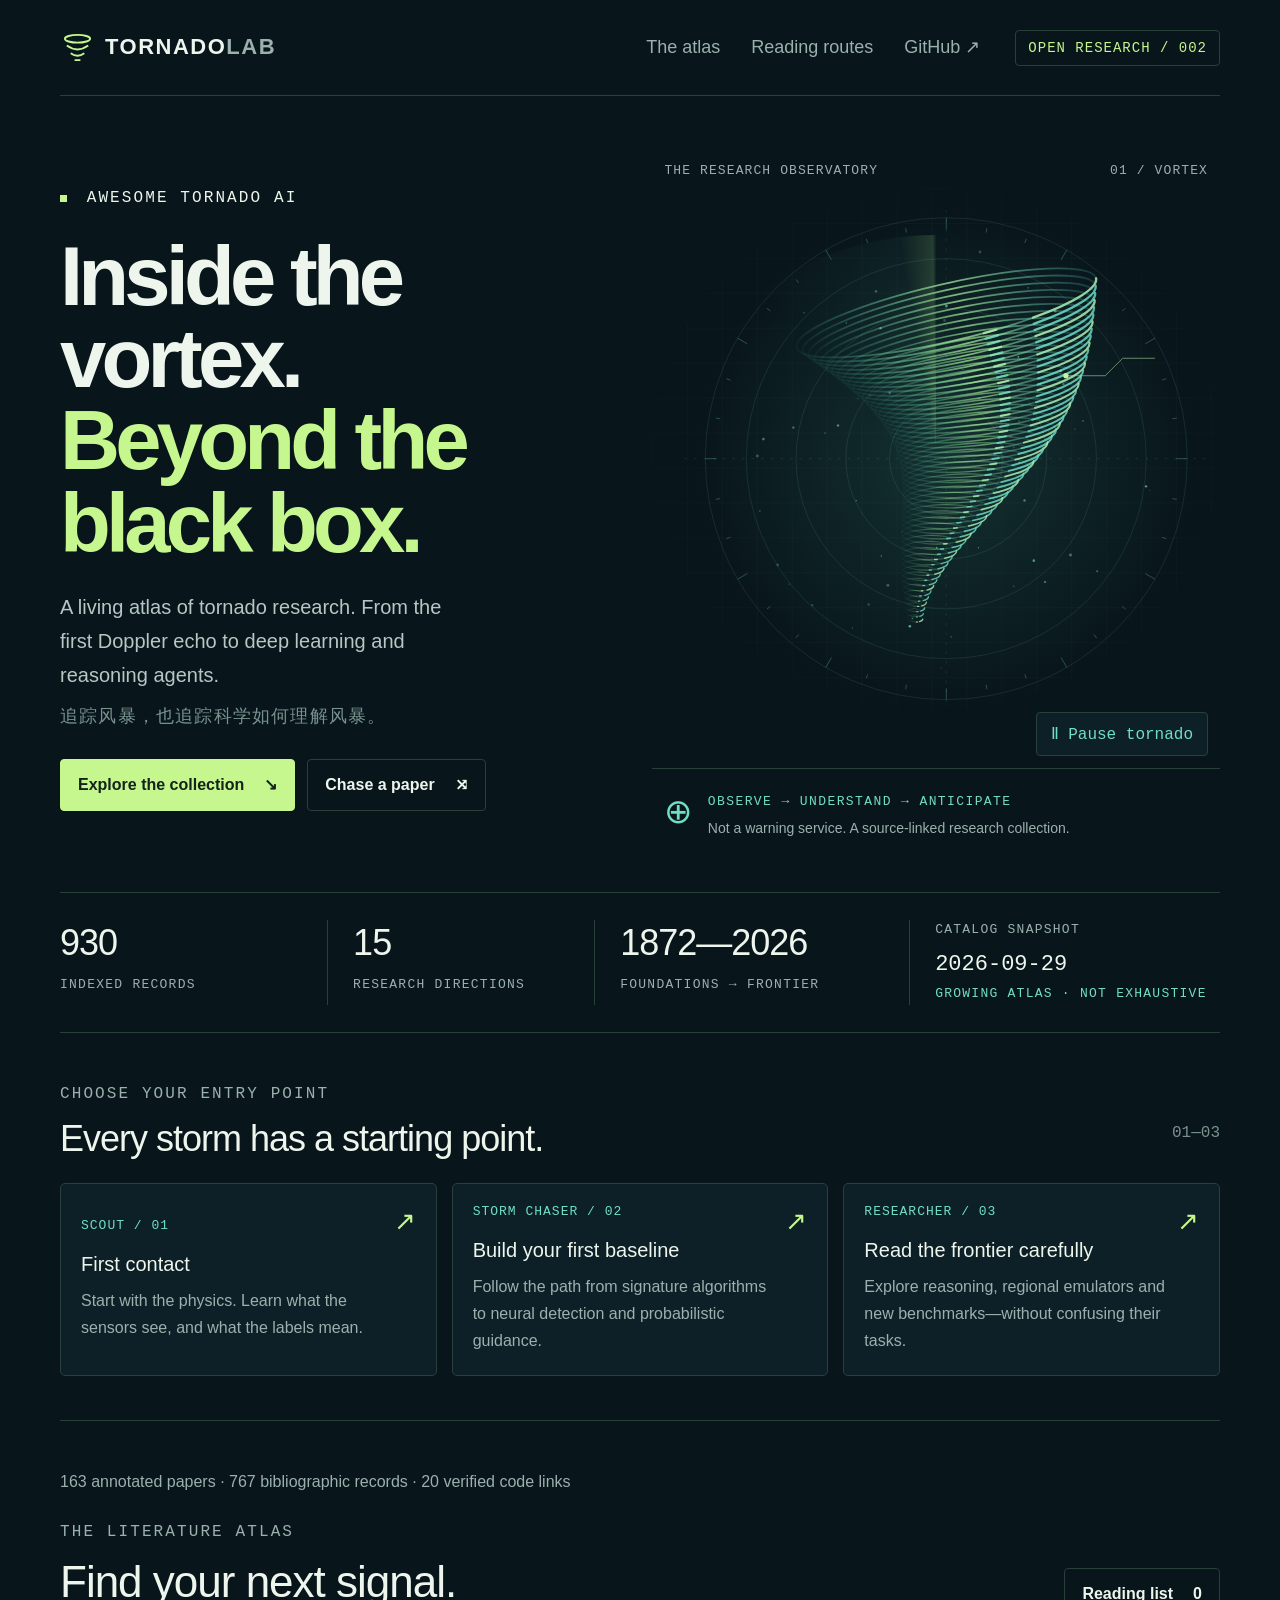
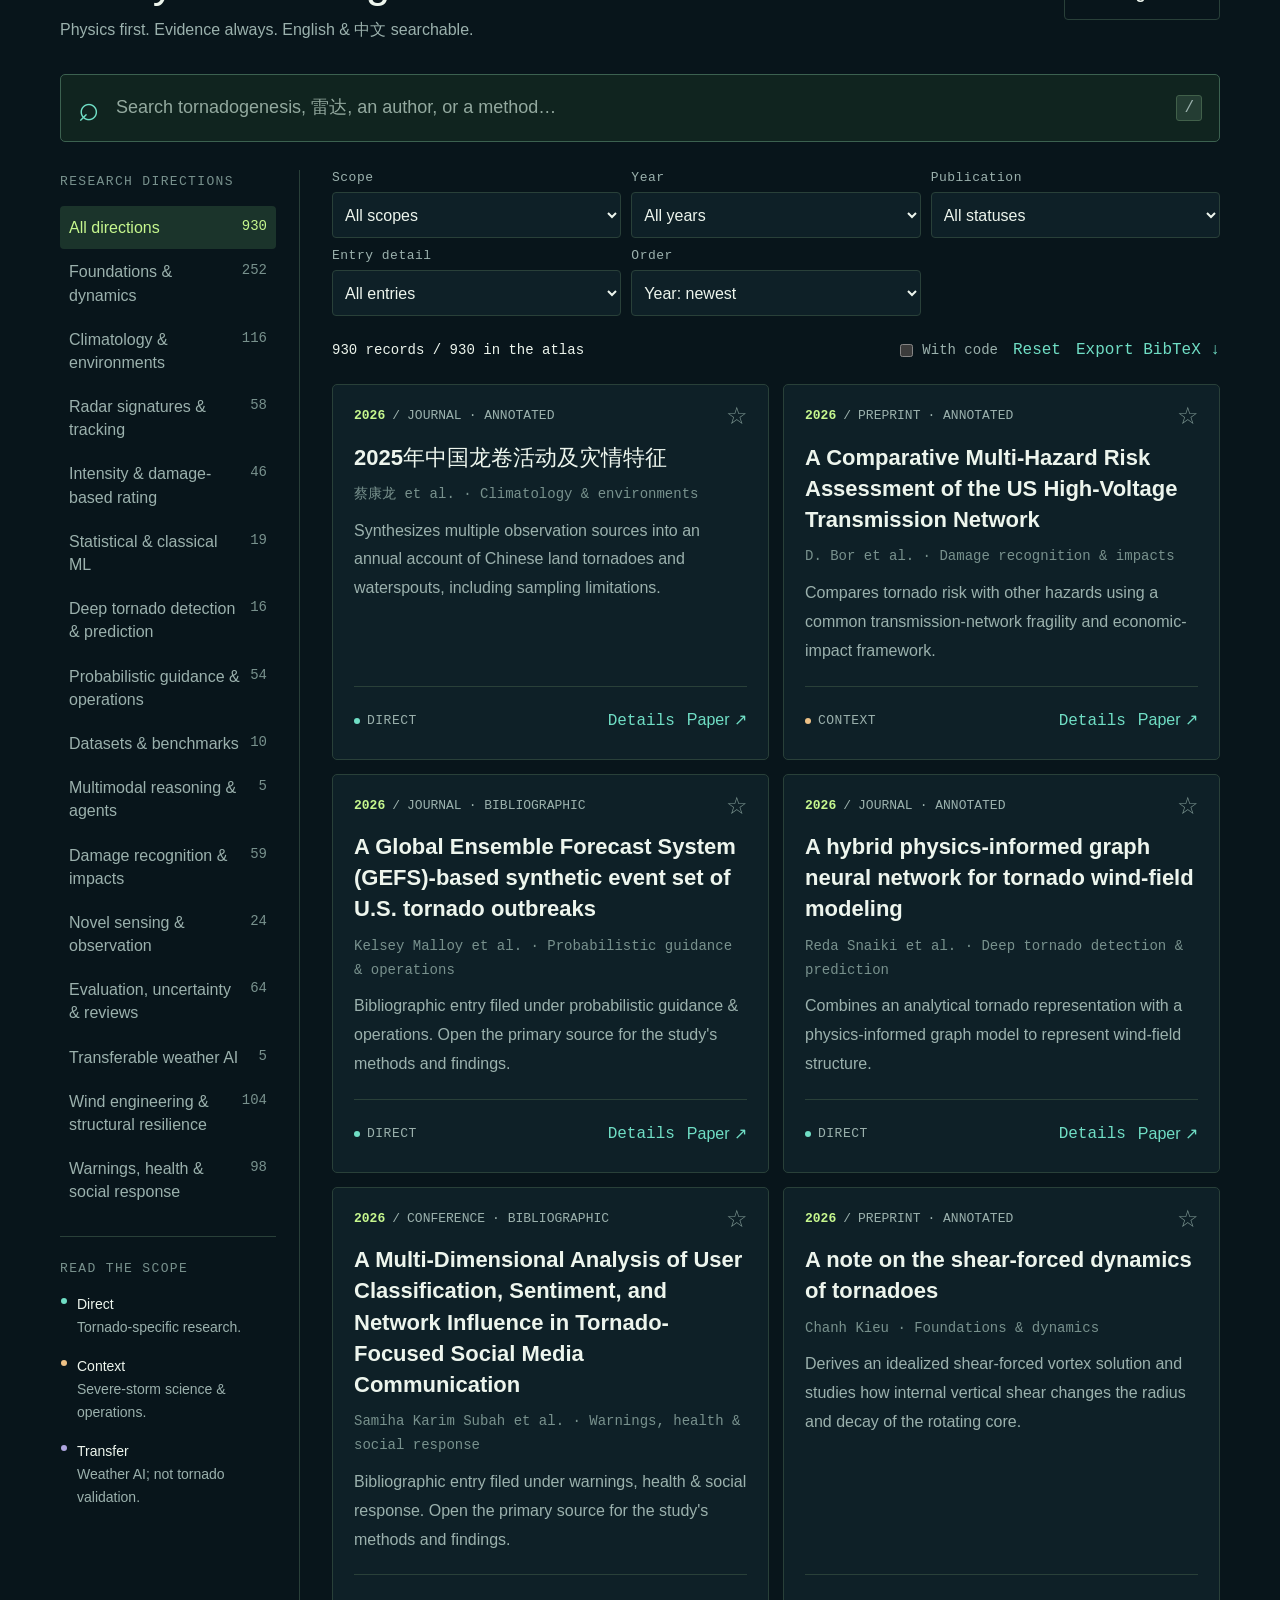
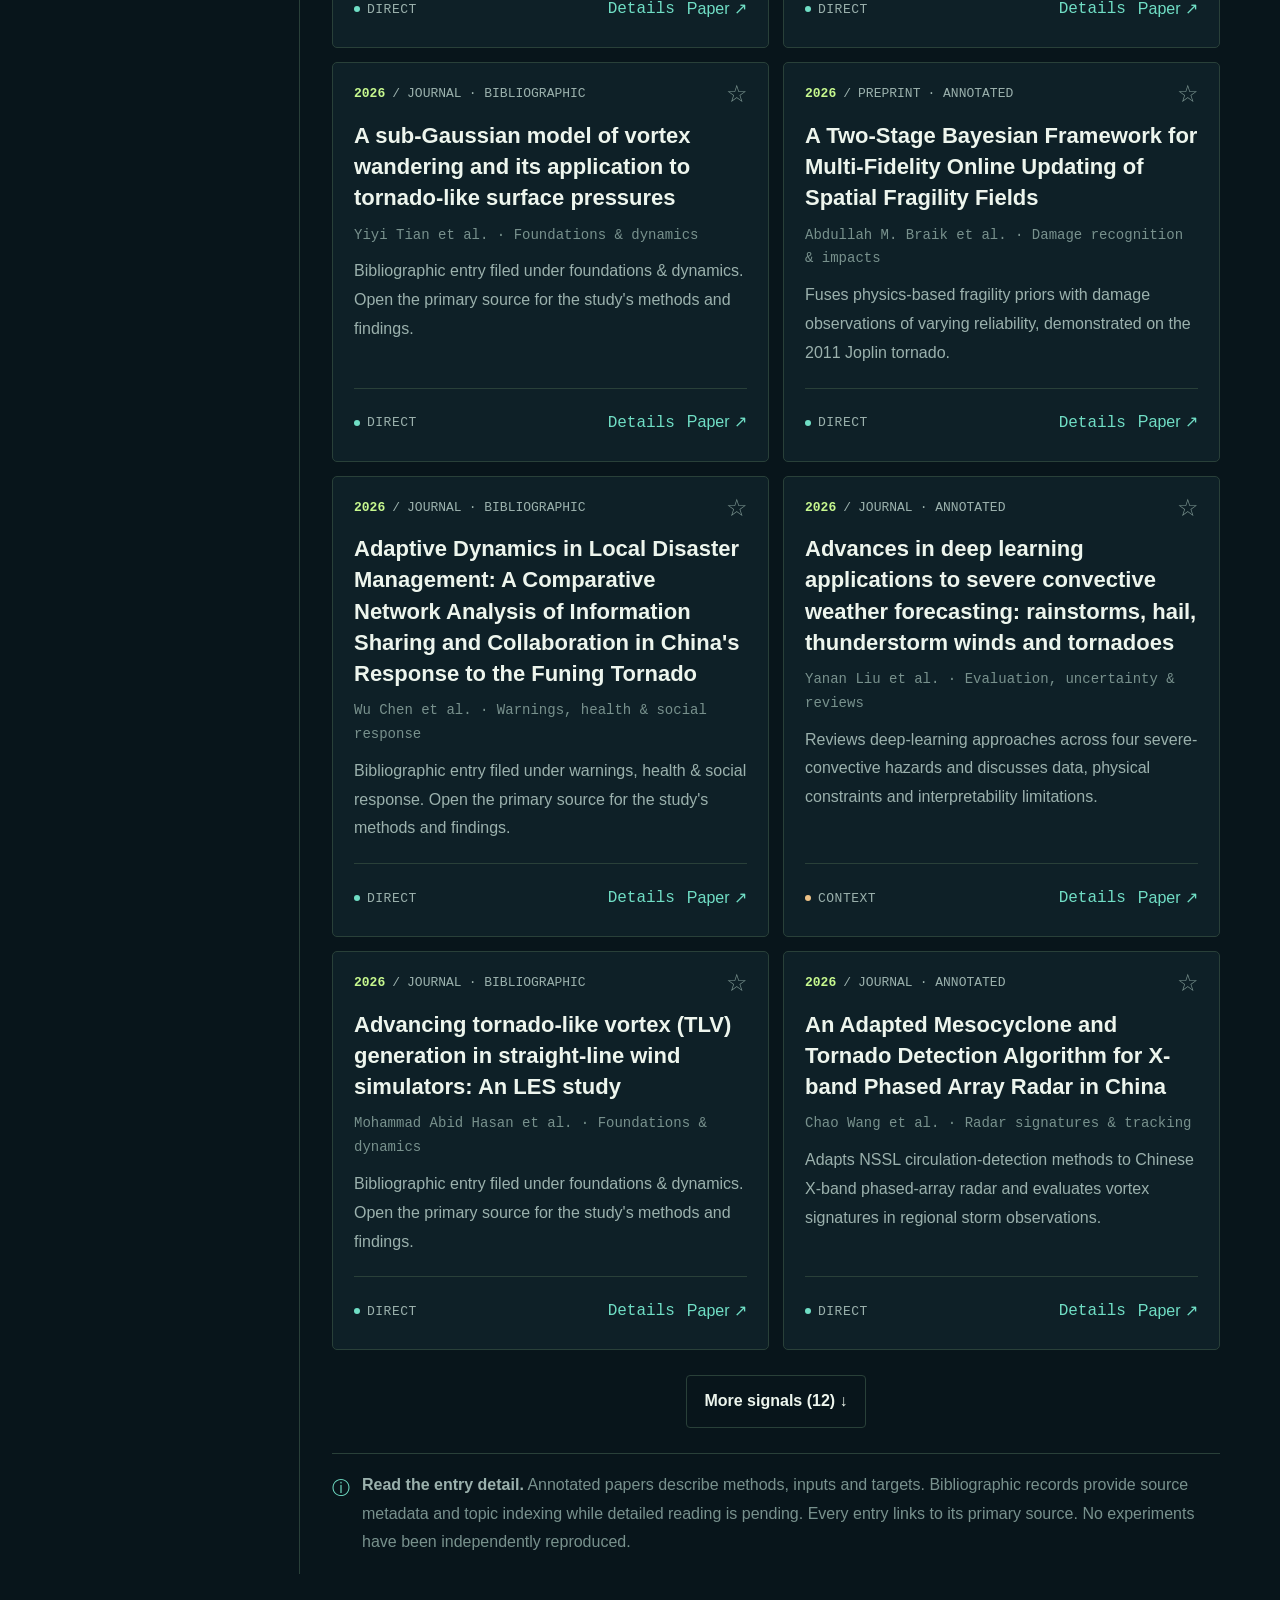
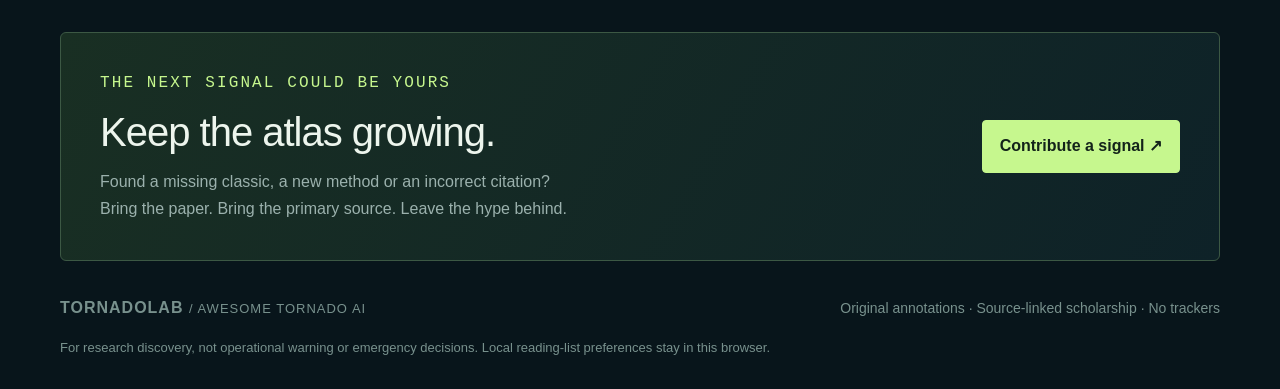
==== commit c937576a: "Fix tornado playback controls and enlarge interface typography" ====
--- a/docs/index.html
+++ b/docs/index.html
@@ -31,13 +31,14 @@
     <div class="storm-frame"><svg xmlns="http://www.w3.org/2000/svg" width="650" height="600" viewBox="0 0 650 600" role="img" aria-labelledby="title desc">
 <title id="title">TornadoLab research observatory</title><desc id="desc">Original decorative vortex and radar rings. Not real radar or weather data.</desc>
 <style>
-.vortex-body{transform-box:view-box;transform-origin:50% 80%;animation:vortex-sway 11s ease-in-out infinite}
-.vortex-flow{stroke-dasharray:17 31 7 45;animation:vortex-orbit var(--orbit) linear infinite;animation-delay:var(--phase);stroke-linecap:round}
+.vortex-body{transform-box:view-box;transform-origin:50% 80%;animation:vortex-sway 7s ease-in-out infinite}
+.vortex-flow{stroke-dasharray:12 6 2 80;animation:vortex-orbit var(--orbit) linear infinite;animation-delay:var(--phase);stroke-linecap:round}
 .vortex-dust{animation:vortex-drift var(--drift) ease-in-out infinite alternate;animation-delay:var(--phase);transform-box:fill-box;transform-origin:center}
 @keyframes vortex-orbit{to{stroke-dashoffset:-100}}
-@keyframes vortex-sway{0%,100%{transform:translateX(-3px) skewX(-1deg)}50%{transform:translateX(4px) skewX(1deg)}}
-@keyframes vortex-drift{from{transform:translate(-4px,6px);opacity:.15}to{transform:translate(5px,-9px);opacity:.6}}
-@media(prefers-reduced-motion:reduce){.vortex-body,.vortex-flow,.vortex-dust{animation:none}}
+@keyframes vortex-sway{0%,100%{transform:translateX(-8px) skewX(-2deg)}50%{transform:translateX(8px) skewX(2deg)}}
+@keyframes vortex-drift{from{transform:translate(-9px,13px);opacity:.15}to{transform:translate(11px,-19px);opacity:.6}}
+.vortex-body,.vortex-flow,.vortex-dust{animation-play-state:var(--motion-state,running)}
+@media(prefers-reduced-motion:reduce){.vortex-body,.vortex-flow,.vortex-dust{animation-play-state:var(--motion-state,paused)}}
 </style>
 <defs><radialGradient id="halo"><stop stop-color="#64eac0" stop-opacity=".13"/><stop offset="1" stop-color="#64eac0" stop-opacity="0"/></radialGradient><linearGradient id="ribbon" x1="0" y1="0" x2="1" y2="0"><stop stop-color="#4ad6b9" stop-opacity=".05"/><stop offset=".53" stop-color="#b2fba4" stop-opacity=".9"/><stop offset="1" stop-color="#51dce0" stop-opacity=".2"/></linearGradient><pattern id="grid" width="40" height="40" patternUnits="userSpaceOnUse"><path d="M40 0H0V40" fill="none" stroke="#8ae5d3" stroke-opacity=".05"/></pattern></defs>
 <rect width="650" height="600" fill="#08151b"/>
@@ -87,115 +88,115 @@
 <path d="M37 310H637M337 25V590" stroke="#93d3c3" stroke-opacity=".12" stroke-dasharray="3 8"/>
 <g class="vortex-body">
 <ellipse cx="337.00" cy="143.00" rx="176.00" ry="33.00" fill="none" stroke="url(#ribbon)" stroke-width="2.10" opacity="0.79" transform="rotate(-13.00 337.00 143.00)"/>
-<ellipse class="vortex-flow" pathLength="100" style="--orbit:5.80s;--phase:0.00s" cx="337.00" cy="143.00" rx="176.00" ry="33.00" fill="none" stroke="#baf5b0" stroke-width="2.10" opacity="0.78" transform="rotate(-13.00 337.00 143.00)"/>
+<ellipse class="vortex-flow" pathLength="100" style="--orbit:5.80s;--phase:0.00s" cx="337.00" cy="143.00" rx="176.00" ry="33.00" fill="none" stroke="#baf5b0" stroke-width="2.73" opacity="0.78" transform="rotate(-13.00 337.00 143.00)"/>
 <ellipse cx="340.20" cy="149.48" rx="171.93" ry="32.46" fill="none" stroke="url(#ribbon)" stroke-width="2.08" opacity="0.78" transform="rotate(-12.67 340.20 149.48)"/>
-<ellipse class="vortex-flow" pathLength="100" style="--orbit:5.74s;--phase:-0.31s" cx="340.20" cy="149.48" rx="171.93" ry="32.46" fill="none" stroke="#70dec5" stroke-width="2.08" opacity="0.78" transform="rotate(-12.67 340.20 149.48)"/>
+<ellipse class="vortex-flow" pathLength="100" style="--orbit:5.74s;--phase:-0.31s" cx="340.20" cy="149.48" rx="171.93" ry="32.46" fill="none" stroke="#70dec5" stroke-width="2.70" opacity="0.78" transform="rotate(-12.67 340.20 149.48)"/>
 <ellipse cx="343.37" cy="155.96" rx="167.88" ry="31.93" fill="none" stroke="url(#ribbon)" stroke-width="2.06" opacity="0.77" transform="rotate(-12.33 343.37 155.96)"/>
-<ellipse class="vortex-flow" pathLength="100" style="--orbit:5.68s;--phase:-0.62s" cx="343.37" cy="155.96" rx="167.88" ry="31.93" fill="none" stroke="#70dec5" stroke-width="2.06" opacity="0.78" transform="rotate(-12.33 343.37 155.96)"/>
+<ellipse class="vortex-flow" pathLength="100" style="--orbit:5.68s;--phase:-0.62s" cx="343.37" cy="155.96" rx="167.88" ry="31.93" fill="none" stroke="#70dec5" stroke-width="2.68" opacity="0.78" transform="rotate(-12.33 343.37 155.96)"/>
 <ellipse cx="346.49" cy="162.44" rx="163.86" ry="31.39" fill="none" stroke="url(#ribbon)" stroke-width="2.04" opacity="0.76" transform="rotate(-12.00 346.49 162.44)"/>
-<ellipse class="vortex-flow" pathLength="100" style="--orbit:5.61s;--phase:-0.93s" cx="346.49" cy="162.44" rx="163.86" ry="31.39" fill="none" stroke="#baf5b0" stroke-width="2.04" opacity="0.78" transform="rotate(-12.00 346.49 162.44)"/>
+<ellipse class="vortex-flow" pathLength="100" style="--orbit:5.61s;--phase:-0.93s" cx="346.49" cy="162.44" rx="163.86" ry="31.39" fill="none" stroke="#baf5b0" stroke-width="2.65" opacity="0.78" transform="rotate(-12.00 346.49 162.44)"/>
 <ellipse cx="349.53" cy="168.93" rx="159.87" ry="30.85" fill="none" stroke="url(#ribbon)" stroke-width="2.03" opacity="0.75" transform="rotate(-11.67 349.53 168.93)"/>
-<ellipse class="vortex-flow" pathLength="100" style="--orbit:5.55s;--phase:-1.24s" cx="349.53" cy="168.93" rx="159.87" ry="30.85" fill="none" stroke="#70dec5" stroke-width="2.03" opacity="0.78" transform="rotate(-11.67 349.53 168.93)"/>
+<ellipse class="vortex-flow" pathLength="100" style="--orbit:5.55s;--phase:-1.24s" cx="349.53" cy="168.93" rx="159.87" ry="30.85" fill="none" stroke="#70dec5" stroke-width="2.64" opacity="0.78" transform="rotate(-11.67 349.53 168.93)"/>
 <ellipse cx="352.48" cy="175.41" rx="155.90" ry="30.31" fill="none" stroke="url(#ribbon)" stroke-width="2.01" opacity="0.74" transform="rotate(-11.33 352.48 175.41)"/>
-<ellipse class="vortex-flow" pathLength="100" style="--orbit:5.49s;--phase:-1.55s" cx="352.48" cy="175.41" rx="155.90" ry="30.31" fill="none" stroke="#70dec5" stroke-width="2.01" opacity="0.78" transform="rotate(-11.33 352.48 175.41)"/>
+<ellipse class="vortex-flow" pathLength="100" style="--orbit:5.49s;--phase:-1.55s" cx="352.48" cy="175.41" rx="155.90" ry="30.31" fill="none" stroke="#70dec5" stroke-width="2.61" opacity="0.78" transform="rotate(-11.33 352.48 175.41)"/>
 <ellipse cx="355.30" cy="181.89" rx="151.95" ry="29.78" fill="none" stroke="url(#ribbon)" stroke-width="1.99" opacity="0.73" transform="rotate(-11.00 355.30 181.89)"/>
-<ellipse class="vortex-flow" pathLength="100" style="--orbit:5.43s;--phase:-1.86s" cx="355.30" cy="181.89" rx="151.95" ry="29.78" fill="none" stroke="#baf5b0" stroke-width="1.99" opacity="0.78" transform="rotate(-11.00 355.30 181.89)"/>
+<ellipse class="vortex-flow" pathLength="100" style="--orbit:5.43s;--phase:-1.86s" cx="355.30" cy="181.89" rx="151.95" ry="29.78" fill="none" stroke="#baf5b0" stroke-width="2.59" opacity="0.78" transform="rotate(-11.00 355.30 181.89)"/>
 <ellipse cx="357.98" cy="188.37" rx="148.04" ry="29.24" fill="none" stroke="url(#ribbon)" stroke-width="1.97" opacity="0.72" transform="rotate(-10.67 357.98 188.37)"/>
-<ellipse class="vortex-flow" pathLength="100" style="--orbit:5.37s;--phase:-2.17s" cx="357.98" cy="188.37" rx="148.04" ry="29.24" fill="none" stroke="#70dec5" stroke-width="1.97" opacity="0.78" transform="rotate(-10.67 357.98 188.37)"/>
+<ellipse class="vortex-flow" pathLength="100" style="--orbit:5.37s;--phase:-2.17s" cx="357.98" cy="188.37" rx="148.04" ry="29.24" fill="none" stroke="#70dec5" stroke-width="2.56" opacity="0.78" transform="rotate(-10.67 357.98 188.37)"/>
 <ellipse cx="360.50" cy="194.85" rx="144.14" ry="28.70" fill="none" stroke="url(#ribbon)" stroke-width="1.95" opacity="0.71" transform="rotate(-10.33 360.50 194.85)"/>
-<ellipse class="vortex-flow" pathLength="100" style="--orbit:5.30s;--phase:-2.48s" cx="360.50" cy="194.85" rx="144.14" ry="28.70" fill="none" stroke="#70dec5" stroke-width="1.95" opacity="0.78" transform="rotate(-10.33 360.50 194.85)"/>
+<ellipse class="vortex-flow" pathLength="100" style="--orbit:5.30s;--phase:-2.48s" cx="360.50" cy="194.85" rx="144.14" ry="28.70" fill="none" stroke="#70dec5" stroke-width="2.54" opacity="0.78" transform="rotate(-10.33 360.50 194.85)"/>
 <ellipse cx="362.82" cy="201.33" rx="140.28" ry="28.17" fill="none" stroke="url(#ribbon)" stroke-width="1.93" opacity="0.69" transform="rotate(-10.00 362.82 201.33)"/>
-<ellipse class="vortex-flow" pathLength="100" style="--orbit:5.24s;--phase:-2.79s" cx="362.82" cy="201.33" rx="140.28" ry="28.17" fill="none" stroke="#baf5b0" stroke-width="1.93" opacity="0.78" transform="rotate(-10.00 362.82 201.33)"/>
+<ellipse class="vortex-flow" pathLength="100" style="--orbit:5.24s;--phase:-2.79s" cx="362.82" cy="201.33" rx="140.28" ry="28.17" fill="none" stroke="#baf5b0" stroke-width="2.51" opacity="0.78" transform="rotate(-10.00 362.82 201.33)"/>
 <ellipse cx="364.95" cy="207.81" rx="136.44" ry="27.63" fill="none" stroke="url(#ribbon)" stroke-width="1.91" opacity="0.68" transform="rotate(-9.67 364.95 207.81)"/>
-<ellipse class="vortex-flow" pathLength="100" style="--orbit:5.18s;--phase:-3.10s" cx="364.95" cy="207.81" rx="136.44" ry="27.63" fill="none" stroke="#70dec5" stroke-width="1.91" opacity="0.78" transform="rotate(-9.67 364.95 207.81)"/>
+<ellipse class="vortex-flow" pathLength="100" style="--orbit:5.18s;--phase:-3.10s" cx="364.95" cy="207.81" rx="136.44" ry="27.63" fill="none" stroke="#70dec5" stroke-width="2.48" opacity="0.78" transform="rotate(-9.67 364.95 207.81)"/>
 <ellipse cx="366.85" cy="214.30" rx="132.63" ry="27.09" fill="none" stroke="url(#ribbon)" stroke-width="1.90" opacity="0.67" transform="rotate(-9.33 366.85 214.30)"/>
-<ellipse class="vortex-flow" pathLength="100" style="--orbit:5.12s;--phase:-3.41s" cx="366.85" cy="214.30" rx="132.63" ry="27.09" fill="none" stroke="#70dec5" stroke-width="1.90" opacity="0.78" transform="rotate(-9.33 366.85 214.30)"/>
+<ellipse class="vortex-flow" pathLength="100" style="--orbit:5.12s;--phase:-3.41s" cx="366.85" cy="214.30" rx="132.63" ry="27.09" fill="none" stroke="#70dec5" stroke-width="2.47" opacity="0.78" transform="rotate(-9.33 366.85 214.30)"/>
 <ellipse cx="368.52" cy="220.78" rx="128.85" ry="26.56" fill="none" stroke="url(#ribbon)" stroke-width="1.88" opacity="0.66" transform="rotate(-9.00 368.52 220.78)"/>
-<ellipse class="vortex-flow" pathLength="100" style="--orbit:5.06s;--phase:-3.72s" cx="368.52" cy="220.78" rx="128.85" ry="26.56" fill="none" stroke="#baf5b0" stroke-width="1.88" opacity="0.78" transform="rotate(-9.00 368.52 220.78)"/>
+<ellipse class="vortex-flow" pathLength="100" style="--orbit:5.06s;--phase:-3.72s" cx="368.52" cy="220.78" rx="128.85" ry="26.56" fill="none" stroke="#baf5b0" stroke-width="2.44" opacity="0.78" transform="rotate(-9.00 368.52 220.78)"/>
 <ellipse cx="369.94" cy="227.26" rx="125.10" ry="26.02" fill="none" stroke="url(#ribbon)" stroke-width="1.86" opacity="0.65" transform="rotate(-8.67 369.94 227.26)"/>
-<ellipse class="vortex-flow" pathLength="100" style="--orbit:4.99s;--phase:-4.03s" cx="369.94" cy="227.26" rx="125.10" ry="26.02" fill="none" stroke="#70dec5" stroke-width="1.86" opacity="0.78" transform="rotate(-8.67 369.94 227.26)"/>
+<ellipse class="vortex-flow" pathLength="100" style="--orbit:4.99s;--phase:-4.03s" cx="369.94" cy="227.26" rx="125.10" ry="26.02" fill="none" stroke="#70dec5" stroke-width="2.42" opacity="0.78" transform="rotate(-8.67 369.94 227.26)"/>
 <ellipse cx="371.10" cy="233.74" rx="121.38" ry="25.48" fill="none" stroke="url(#ribbon)" stroke-width="1.84" opacity="0.64" transform="rotate(-8.33 371.10 233.74)"/>
-<ellipse class="vortex-flow" pathLength="100" style="--orbit:4.93s;--phase:-4.34s" cx="371.10" cy="233.74" rx="121.38" ry="25.48" fill="none" stroke="#70dec5" stroke-width="1.84" opacity="0.78" transform="rotate(-8.33 371.10 233.74)"/>
+<ellipse class="vortex-flow" pathLength="100" style="--orbit:4.93s;--phase:-4.34s" cx="371.10" cy="233.74" rx="121.38" ry="25.48" fill="none" stroke="#70dec5" stroke-width="2.39" opacity="0.78" transform="rotate(-8.33 371.10 233.74)"/>
 <ellipse cx="371.99" cy="240.22" rx="117.68" ry="24.94" fill="none" stroke="url(#ribbon)" stroke-width="1.82" opacity="0.63" transform="rotate(-8.00 371.99 240.22)"/>
-<ellipse class="vortex-flow" pathLength="100" style="--orbit:4.87s;--phase:-4.65s" cx="371.99" cy="240.22" rx="117.68" ry="24.94" fill="none" stroke="#baf5b0" stroke-width="1.82" opacity="0.78" transform="rotate(-8.00 371.99 240.22)"/>
+<ellipse class="vortex-flow" pathLength="100" style="--orbit:4.87s;--phase:-4.65s" cx="371.99" cy="240.22" rx="117.68" ry="24.94" fill="none" stroke="#baf5b0" stroke-width="2.37" opacity="0.78" transform="rotate(-8.00 371.99 240.22)"/>
 <ellipse cx="372.60" cy="246.70" rx="114.02" ry="24.41" fill="none" stroke="url(#ribbon)" stroke-width="1.80" opacity="0.62" transform="rotate(-7.67 372.60 246.70)"/>
-<ellipse class="vortex-flow" pathLength="100" style="--orbit:4.81s;--phase:-4.96s" cx="372.60" cy="246.70" rx="114.02" ry="24.41" fill="none" stroke="#70dec5" stroke-width="1.80" opacity="0.78" transform="rotate(-7.67 372.60 246.70)"/>
+<ellipse class="vortex-flow" pathLength="100" style="--orbit:4.81s;--phase:-4.96s" cx="372.60" cy="246.70" rx="114.02" ry="24.41" fill="none" stroke="#70dec5" stroke-width="2.34" opacity="0.78" transform="rotate(-7.67 372.60 246.70)"/>
 <ellipse cx="372.94" cy="253.19" rx="110.39" ry="23.87" fill="none" stroke="url(#ribbon)" stroke-width="1.79" opacity="0.61" transform="rotate(-7.33 372.94 253.19)"/>
-<ellipse class="vortex-flow" pathLength="100" style="--orbit:4.75s;--phase:-5.27s" cx="372.94" cy="253.19" rx="110.39" ry="23.87" fill="none" stroke="#70dec5" stroke-width="1.79" opacity="0.78" transform="rotate(-7.33 372.94 253.19)"/>
+<ellipse class="vortex-flow" pathLength="100" style="--orbit:4.75s;--phase:-5.27s" cx="372.94" cy="253.19" rx="110.39" ry="23.87" fill="none" stroke="#70dec5" stroke-width="2.33" opacity="0.78" transform="rotate(-7.33 372.94 253.19)"/>
 <ellipse cx="372.98" cy="259.67" rx="106.79" ry="23.33" fill="none" stroke="url(#ribbon)" stroke-width="1.77" opacity="0.60" transform="rotate(-7.00 372.98 259.67)"/>
-<ellipse class="vortex-flow" pathLength="100" style="--orbit:4.68s;--phase:-5.58s" cx="372.98" cy="259.67" rx="106.79" ry="23.33" fill="none" stroke="#baf5b0" stroke-width="1.77" opacity="0.78" transform="rotate(-7.00 372.98 259.67)"/>
+<ellipse class="vortex-flow" pathLength="100" style="--orbit:4.68s;--phase:-5.58s" cx="372.98" cy="259.67" rx="106.79" ry="23.33" fill="none" stroke="#baf5b0" stroke-width="2.30" opacity="0.78" transform="rotate(-7.00 372.98 259.67)"/>
 <ellipse cx="372.75" cy="266.15" rx="103.22" ry="22.80" fill="none" stroke="url(#ribbon)" stroke-width="1.75" opacity="0.59" transform="rotate(-6.67 372.75 266.15)"/>
-<ellipse class="vortex-flow" pathLength="100" style="--orbit:4.62s;--phase:-5.89s" cx="372.75" cy="266.15" rx="103.22" ry="22.80" fill="none" stroke="#70dec5" stroke-width="1.75" opacity="0.78" transform="rotate(-6.67 372.75 266.15)"/>
+<ellipse class="vortex-flow" pathLength="100" style="--orbit:4.62s;--phase:-5.89s" cx="372.75" cy="266.15" rx="103.22" ry="22.80" fill="none" stroke="#70dec5" stroke-width="2.27" opacity="0.78" transform="rotate(-6.67 372.75 266.15)"/>
 <ellipse cx="372.23" cy="272.63" rx="99.68" ry="22.26" fill="none" stroke="url(#ribbon)" stroke-width="1.73" opacity="0.58" transform="rotate(-6.33 372.23 272.63)"/>
-<ellipse class="vortex-flow" pathLength="100" style="--orbit:4.56s;--phase:-6.20s" cx="372.23" cy="272.63" rx="99.68" ry="22.26" fill="none" stroke="#70dec5" stroke-width="1.73" opacity="0.78" transform="rotate(-6.33 372.23 272.63)"/>
+<ellipse class="vortex-flow" pathLength="100" style="--orbit:4.56s;--phase:-6.20s" cx="372.23" cy="272.63" rx="99.68" ry="22.26" fill="none" stroke="#70dec5" stroke-width="2.25" opacity="0.78" transform="rotate(-6.33 372.23 272.63)"/>
 <ellipse cx="371.44" cy="279.11" rx="96.18" ry="21.72" fill="none" stroke="url(#ribbon)" stroke-width="1.71" opacity="0.57" transform="rotate(-6.00 371.44 279.11)"/>
-<ellipse class="vortex-flow" pathLength="100" style="--orbit:4.50s;--phase:-6.51s" cx="371.44" cy="279.11" rx="96.18" ry="21.72" fill="none" stroke="#baf5b0" stroke-width="1.71" opacity="0.78" transform="rotate(-6.00 371.44 279.11)"/>
+<ellipse class="vortex-flow" pathLength="100" style="--orbit:4.50s;--phase:-6.51s" cx="371.44" cy="279.11" rx="96.18" ry="21.72" fill="none" stroke="#baf5b0" stroke-width="2.22" opacity="0.78" transform="rotate(-6.00 371.44 279.11)"/>
 <ellipse cx="370.37" cy="285.59" rx="92.71" ry="21.19" fill="none" stroke="url(#ribbon)" stroke-width="1.69" opacity="0.56" transform="rotate(-5.67 370.37 285.59)"/>
-<ellipse class="vortex-flow" pathLength="100" style="--orbit:4.44s;--phase:-6.82s" cx="370.37" cy="285.59" rx="92.71" ry="21.19" fill="none" stroke="#70dec5" stroke-width="1.69" opacity="0.78" transform="rotate(-5.67 370.37 285.59)"/>
+<ellipse class="vortex-flow" pathLength="100" style="--orbit:4.44s;--phase:-6.82s" cx="370.37" cy="285.59" rx="92.71" ry="21.19" fill="none" stroke="#70dec5" stroke-width="2.20" opacity="0.78" transform="rotate(-5.67 370.37 285.59)"/>
 <ellipse cx="369.04" cy="292.07" rx="89.27" ry="20.65" fill="none" stroke="url(#ribbon)" stroke-width="1.67" opacity="0.55" transform="rotate(-5.33 369.04 292.07)"/>
-<ellipse class="vortex-flow" pathLength="100" style="--orbit:4.37s;--phase:-7.13s" cx="369.04" cy="292.07" rx="89.27" ry="20.65" fill="none" stroke="#70dec5" stroke-width="1.67" opacity="0.78" transform="rotate(-5.33 369.04 292.07)"/>
+<ellipse class="vortex-flow" pathLength="100" style="--orbit:4.37s;--phase:-7.13s" cx="369.04" cy="292.07" rx="89.27" ry="20.65" fill="none" stroke="#70dec5" stroke-width="2.17" opacity="0.78" transform="rotate(-5.33 369.04 292.07)"/>
 <ellipse cx="367.45" cy="298.56" rx="85.87" ry="20.11" fill="none" stroke="url(#ribbon)" stroke-width="1.66" opacity="0.54" transform="rotate(-5.00 367.45 298.56)"/>
-<ellipse class="vortex-flow" pathLength="100" style="--orbit:4.31s;--phase:-7.44s" cx="367.45" cy="298.56" rx="85.87" ry="20.11" fill="none" stroke="#baf5b0" stroke-width="1.66" opacity="0.78" transform="rotate(-5.00 367.45 298.56)"/>
+<ellipse class="vortex-flow" pathLength="100" style="--orbit:4.31s;--phase:-7.44s" cx="367.45" cy="298.56" rx="85.87" ry="20.11" fill="none" stroke="#baf5b0" stroke-width="2.16" opacity="0.78" transform="rotate(-5.00 367.45 298.56)"/>
 <ellipse cx="365.63" cy="305.04" rx="82.51" ry="19.57" fill="none" stroke="url(#ribbon)" stroke-width="1.64" opacity="0.53" transform="rotate(-4.67 365.63 305.04)"/>
-<ellipse class="vortex-flow" pathLength="100" style="--orbit:4.25s;--phase:-7.75s" cx="365.63" cy="305.04" rx="82.51" ry="19.57" fill="none" stroke="#70dec5" stroke-width="1.64" opacity="0.78" transform="rotate(-4.67 365.63 305.04)"/>
+<ellipse class="vortex-flow" pathLength="100" style="--orbit:4.25s;--phase:-7.75s" cx="365.63" cy="305.04" rx="82.51" ry="19.57" fill="none" stroke="#70dec5" stroke-width="2.13" opacity="0.78" transform="rotate(-4.67 365.63 305.04)"/>
 <ellipse cx="363.58" cy="311.52" rx="79.18" ry="19.04" fill="none" stroke="url(#ribbon)" stroke-width="1.62" opacity="0.52" transform="rotate(-4.33 363.58 311.52)"/>
-<ellipse class="vortex-flow" pathLength="100" style="--orbit:4.19s;--phase:-8.06s" cx="363.58" cy="311.52" rx="79.18" ry="19.04" fill="none" stroke="#70dec5" stroke-width="1.62" opacity="0.78" transform="rotate(-4.33 363.58 311.52)"/>
+<ellipse class="vortex-flow" pathLength="100" style="--orbit:4.19s;--phase:-8.06s" cx="363.58" cy="311.52" rx="79.18" ry="19.04" fill="none" stroke="#70dec5" stroke-width="2.11" opacity="0.78" transform="rotate(-4.33 363.58 311.52)"/>
 <ellipse cx="361.32" cy="318.00" rx="75.89" ry="18.50" fill="none" stroke="url(#ribbon)" stroke-width="1.60" opacity="0.51" transform="rotate(-4.00 361.32 318.00)"/>
-<ellipse class="vortex-flow" pathLength="100" style="--orbit:4.13s;--phase:-8.37s" cx="361.32" cy="318.00" rx="75.89" ry="18.50" fill="none" stroke="#baf5b0" stroke-width="1.60" opacity="0.78" transform="rotate(-4.00 361.32 318.00)"/>
+<ellipse class="vortex-flow" pathLength="100" style="--orbit:4.13s;--phase:-8.37s" cx="361.32" cy="318.00" rx="75.89" ry="18.50" fill="none" stroke="#baf5b0" stroke-width="2.08" opacity="0.78" transform="rotate(-4.00 361.32 318.00)"/>
 <ellipse cx="358.86" cy="324.48" rx="72.64" ry="17.96" fill="none" stroke="url(#ribbon)" stroke-width="1.58" opacity="0.49" transform="rotate(-3.67 358.86 324.48)"/>
-<ellipse class="vortex-flow" pathLength="100" style="--orbit:4.06s;--phase:-8.68s" cx="358.86" cy="324.48" rx="72.64" ry="17.96" fill="none" stroke="#70dec5" stroke-width="1.58" opacity="0.78" transform="rotate(-3.67 358.86 324.48)"/>
+<ellipse class="vortex-flow" pathLength="100" style="--orbit:4.06s;--phase:-8.68s" cx="358.86" cy="324.48" rx="72.64" ry="17.96" fill="none" stroke="#70dec5" stroke-width="2.05" opacity="0.78" transform="rotate(-3.67 358.86 324.48)"/>
 <ellipse cx="356.24" cy="330.96" rx="69.43" ry="17.43" fill="none" stroke="url(#ribbon)" stroke-width="1.56" opacity="0.48" transform="rotate(-3.33 356.24 330.96)"/>
-<ellipse class="vortex-flow" pathLength="100" style="--orbit:4.00s;--phase:-8.99s" cx="356.24" cy="330.96" rx="69.43" ry="17.43" fill="none" stroke="#70dec5" stroke-width="1.56" opacity="0.78" transform="rotate(-3.33 356.24 330.96)"/>
+<ellipse class="vortex-flow" pathLength="100" style="--orbit:4.00s;--phase:-8.99s" cx="356.24" cy="330.96" rx="69.43" ry="17.43" fill="none" stroke="#70dec5" stroke-width="2.03" opacity="0.78" transform="rotate(-3.33 356.24 330.96)"/>
 <ellipse cx="353.46" cy="337.44" rx="66.26" ry="16.89" fill="none" stroke="url(#ribbon)" stroke-width="1.54" opacity="0.47" transform="rotate(-3.00 353.46 337.44)"/>
-<ellipse class="vortex-flow" pathLength="100" style="--orbit:3.94s;--phase:-9.30s" cx="353.46" cy="337.44" rx="66.26" ry="16.89" fill="none" stroke="#baf5b0" stroke-width="1.54" opacity="0.78" transform="rotate(-3.00 353.46 337.44)"/>
+<ellipse class="vortex-flow" pathLength="100" style="--orbit:3.94s;--phase:-9.30s" cx="353.46" cy="337.44" rx="66.26" ry="16.89" fill="none" stroke="#baf5b0" stroke-width="2.00" opacity="0.78" transform="rotate(-3.00 353.46 337.44)"/>
 <ellipse cx="350.55" cy="343.93" rx="63.13" ry="16.35" fill="none" stroke="url(#ribbon)" stroke-width="1.53" opacity="0.46" transform="rotate(-2.67 350.55 343.93)"/>
-<ellipse class="vortex-flow" pathLength="100" style="--orbit:3.88s;--phase:-9.61s" cx="350.55" cy="343.93" rx="63.13" ry="16.35" fill="none" stroke="#70dec5" stroke-width="1.53" opacity="0.78" transform="rotate(-2.67 350.55 343.93)"/>
+<ellipse class="vortex-flow" pathLength="100" style="--orbit:3.88s;--phase:-9.61s" cx="350.55" cy="343.93" rx="63.13" ry="16.35" fill="none" stroke="#70dec5" stroke-width="1.99" opacity="0.78" transform="rotate(-2.67 350.55 343.93)"/>
 <ellipse cx="347.54" cy="350.41" rx="60.05" ry="15.81" fill="none" stroke="url(#ribbon)" stroke-width="1.51" opacity="0.45" transform="rotate(-2.33 347.54 350.41)"/>
-<ellipse class="vortex-flow" pathLength="100" style="--orbit:3.82s;--phase:-9.92s" cx="347.54" cy="350.41" rx="60.05" ry="15.81" fill="none" stroke="#70dec5" stroke-width="1.51" opacity="0.78" transform="rotate(-2.33 347.54 350.41)"/>
+<ellipse class="vortex-flow" pathLength="100" style="--orbit:3.82s;--phase:-9.92s" cx="347.54" cy="350.41" rx="60.05" ry="15.81" fill="none" stroke="#70dec5" stroke-width="1.96" opacity="0.78" transform="rotate(-2.33 347.54 350.41)"/>
 <ellipse cx="344.44" cy="356.89" rx="57.00" ry="15.28" fill="none" stroke="url(#ribbon)" stroke-width="1.49" opacity="0.44" transform="rotate(-2.00 344.44 356.89)"/>
-<ellipse class="vortex-flow" pathLength="100" style="--orbit:3.75s;--phase:-10.23s" cx="344.44" cy="356.89" rx="57.00" ry="15.28" fill="none" stroke="#baf5b0" stroke-width="1.49" opacity="0.78" transform="rotate(-2.00 344.44 356.89)"/>
+<ellipse class="vortex-flow" pathLength="100" style="--orbit:3.75s;--phase:-10.23s" cx="344.44" cy="356.89" rx="57.00" ry="15.28" fill="none" stroke="#baf5b0" stroke-width="1.94" opacity="0.78" transform="rotate(-2.00 344.44 356.89)"/>
 <ellipse cx="341.29" cy="363.37" rx="54.01" ry="14.74" fill="none" stroke="url(#ribbon)" stroke-width="1.47" opacity="0.43" transform="rotate(-1.67 341.29 363.37)"/>
-<ellipse class="vortex-flow" pathLength="100" style="--orbit:3.69s;--phase:-10.54s" cx="341.29" cy="363.37" rx="54.01" ry="14.74" fill="none" stroke="#70dec5" stroke-width="1.47" opacity="0.78" transform="rotate(-1.67 341.29 363.37)"/>
+<ellipse class="vortex-flow" pathLength="100" style="--orbit:3.69s;--phase:-10.54s" cx="341.29" cy="363.37" rx="54.01" ry="14.74" fill="none" stroke="#70dec5" stroke-width="1.91" opacity="0.78" transform="rotate(-1.67 341.29 363.37)"/>
 <ellipse cx="338.10" cy="369.85" rx="51.06" ry="14.20" fill="none" stroke="url(#ribbon)" stroke-width="1.45" opacity="0.42" transform="rotate(-1.33 338.10 369.85)"/>
-<ellipse class="vortex-flow" pathLength="100" style="--orbit:3.63s;--phase:-10.85s" cx="338.10" cy="369.85" rx="51.06" ry="14.20" fill="none" stroke="#70dec5" stroke-width="1.45" opacity="0.78" transform="rotate(-1.33 338.10 369.85)"/>
+<ellipse class="vortex-flow" pathLength="100" style="--orbit:3.63s;--phase:-10.85s" cx="338.10" cy="369.85" rx="51.06" ry="14.20" fill="none" stroke="#70dec5" stroke-width="1.89" opacity="0.78" transform="rotate(-1.33 338.10 369.85)"/>
 <ellipse cx="334.90" cy="376.33" rx="48.17" ry="13.67" fill="none" stroke="url(#ribbon)" stroke-width="1.43" opacity="0.41" transform="rotate(-1.00 334.90 376.33)"/>
-<ellipse class="vortex-flow" pathLength="100" style="--orbit:3.57s;--phase:-11.16s" cx="334.90" cy="376.33" rx="48.17" ry="13.67" fill="none" stroke="#baf5b0" stroke-width="1.43" opacity="0.78" transform="rotate(-1.00 334.90 376.33)"/>
+<ellipse class="vortex-flow" pathLength="100" style="--orbit:3.57s;--phase:-11.16s" cx="334.90" cy="376.33" rx="48.17" ry="13.67" fill="none" stroke="#baf5b0" stroke-width="1.86" opacity="0.78" transform="rotate(-1.00 334.90 376.33)"/>
 <ellipse cx="331.72" cy="382.81" rx="45.32" ry="13.13" fill="none" stroke="url(#ribbon)" stroke-width="1.41" opacity="0.40" transform="rotate(-0.67 331.72 382.81)"/>
-<ellipse class="vortex-flow" pathLength="100" style="--orbit:3.51s;--phase:-11.47s" cx="331.72" cy="382.81" rx="45.32" ry="13.13" fill="none" stroke="#70dec5" stroke-width="1.41" opacity="0.78" transform="rotate(-0.67 331.72 382.81)"/>
+<ellipse class="vortex-flow" pathLength="100" style="--orbit:3.51s;--phase:-11.47s" cx="331.72" cy="382.81" rx="45.32" ry="13.13" fill="none" stroke="#70dec5" stroke-width="1.83" opacity="0.78" transform="rotate(-0.67 331.72 382.81)"/>
 <ellipse cx="328.58" cy="389.30" rx="42.53" ry="12.59" fill="none" stroke="url(#ribbon)" stroke-width="1.40" opacity="0.39" transform="rotate(-0.33 328.58 389.30)"/>
-<ellipse class="vortex-flow" pathLength="100" style="--orbit:3.44s;--phase:-11.78s" cx="328.58" cy="389.30" rx="42.53" ry="12.59" fill="none" stroke="#70dec5" stroke-width="1.40" opacity="0.78" transform="rotate(-0.33 328.58 389.30)"/>
+<ellipse class="vortex-flow" pathLength="100" style="--orbit:3.44s;--phase:-11.78s" cx="328.58" cy="389.30" rx="42.53" ry="12.59" fill="none" stroke="#70dec5" stroke-width="1.82" opacity="0.78" transform="rotate(-0.33 328.58 389.30)"/>
 <ellipse cx="325.50" cy="395.78" rx="39.79" ry="12.06" fill="none" stroke="url(#ribbon)" stroke-width="1.38" opacity="0.38" transform="rotate(0.00 325.50 395.78)"/>
-<ellipse class="vortex-flow" pathLength="100" style="--orbit:3.38s;--phase:-12.09s" cx="325.50" cy="395.78" rx="39.79" ry="12.06" fill="none" stroke="#baf5b0" stroke-width="1.38" opacity="0.78" transform="rotate(0.00 325.50 395.78)"/>
+<ellipse class="vortex-flow" pathLength="100" style="--orbit:3.38s;--phase:-12.09s" cx="325.50" cy="395.78" rx="39.79" ry="12.06" fill="none" stroke="#baf5b0" stroke-width="1.79" opacity="0.78" transform="rotate(0.00 325.50 395.78)"/>
 <ellipse cx="322.52" cy="402.26" rx="37.11" ry="11.52" fill="none" stroke="url(#ribbon)" stroke-width="1.36" opacity="0.37" transform="rotate(0.33 322.52 402.26)"/>
-<ellipse class="vortex-flow" pathLength="100" style="--orbit:3.32s;--phase:-12.40s" cx="322.52" cy="402.26" rx="37.11" ry="11.52" fill="none" stroke="#70dec5" stroke-width="1.36" opacity="0.78" transform="rotate(0.33 322.52 402.26)"/>
+<ellipse class="vortex-flow" pathLength="100" style="--orbit:3.32s;--phase:-12.40s" cx="322.52" cy="402.26" rx="37.11" ry="11.52" fill="none" stroke="#70dec5" stroke-width="1.77" opacity="0.78" transform="rotate(0.33 322.52 402.26)"/>
 <ellipse cx="319.65" cy="408.74" rx="34.49" ry="10.98" fill="none" stroke="url(#ribbon)" stroke-width="1.34" opacity="0.36" transform="rotate(0.67 319.65 408.74)"/>
-<ellipse class="vortex-flow" pathLength="100" style="--orbit:3.26s;--phase:-12.71s" cx="319.65" cy="408.74" rx="34.49" ry="10.98" fill="none" stroke="#70dec5" stroke-width="1.34" opacity="0.78" transform="rotate(0.67 319.65 408.74)"/>
+<ellipse class="vortex-flow" pathLength="100" style="--orbit:3.26s;--phase:-12.71s" cx="319.65" cy="408.74" rx="34.49" ry="10.98" fill="none" stroke="#70dec5" stroke-width="1.74" opacity="0.78" transform="rotate(0.67 319.65 408.74)"/>
 <ellipse cx="316.92" cy="415.22" rx="31.93" ry="10.44" fill="none" stroke="url(#ribbon)" stroke-width="1.32" opacity="0.35" transform="rotate(1.00 316.92 415.22)"/>
-<ellipse class="vortex-flow" pathLength="100" style="--orbit:3.20s;--phase:-13.02s" cx="316.92" cy="415.22" rx="31.93" ry="10.44" fill="none" stroke="#baf5b0" stroke-width="1.32" opacity="0.78" transform="rotate(1.00 316.92 415.22)"/>
+<ellipse class="vortex-flow" pathLength="100" style="--orbit:3.20s;--phase:-13.02s" cx="316.92" cy="415.22" rx="31.93" ry="10.44" fill="none" stroke="#baf5b0" stroke-width="1.72" opacity="0.78" transform="rotate(1.00 316.92 415.22)"/>
 <ellipse cx="314.35" cy="421.70" rx="29.45" ry="9.91" fill="none" stroke="url(#ribbon)" stroke-width="1.30" opacity="0.34" transform="rotate(1.33 314.35 421.70)"/>
-<ellipse class="vortex-flow" pathLength="100" style="--orbit:3.13s;--phase:-13.33s" cx="314.35" cy="421.70" rx="29.45" ry="9.91" fill="none" stroke="#70dec5" stroke-width="1.30" opacity="0.78" transform="rotate(1.33 314.35 421.70)"/>
+<ellipse class="vortex-flow" pathLength="100" style="--orbit:3.13s;--phase:-13.33s" cx="314.35" cy="421.70" rx="29.45" ry="9.91" fill="none" stroke="#70dec5" stroke-width="1.69" opacity="0.78" transform="rotate(1.33 314.35 421.70)"/>
 <ellipse cx="311.95" cy="428.19" rx="27.03" ry="9.37" fill="none" stroke="url(#ribbon)" stroke-width="1.29" opacity="0.33" transform="rotate(1.67 311.95 428.19)"/>
-<ellipse class="vortex-flow" pathLength="100" style="--orbit:3.07s;--phase:-13.64s" cx="311.95" cy="428.19" rx="27.03" ry="9.37" fill="none" stroke="#70dec5" stroke-width="1.29" opacity="0.78" transform="rotate(1.67 311.95 428.19)"/>
+<ellipse class="vortex-flow" pathLength="100" style="--orbit:3.07s;--phase:-13.64s" cx="311.95" cy="428.19" rx="27.03" ry="9.37" fill="none" stroke="#70dec5" stroke-width="1.68" opacity="0.78" transform="rotate(1.67 311.95 428.19)"/>
 <ellipse cx="309.76" cy="434.67" rx="24.69" ry="8.83" fill="none" stroke="url(#ribbon)" stroke-width="1.27" opacity="0.31" transform="rotate(2.00 309.76 434.67)"/>
-<ellipse class="vortex-flow" pathLength="100" style="--orbit:3.01s;--phase:-13.95s" cx="309.76" cy="434.67" rx="24.69" ry="8.83" fill="none" stroke="#baf5b0" stroke-width="1.27" opacity="0.78" transform="rotate(2.00 309.76 434.67)"/>
+<ellipse class="vortex-flow" pathLength="100" style="--orbit:3.01s;--phase:-13.95s" cx="309.76" cy="434.67" rx="24.69" ry="8.83" fill="none" stroke="#baf5b0" stroke-width="1.65" opacity="0.78" transform="rotate(2.00 309.76 434.67)"/>
 <ellipse cx="307.77" cy="441.15" rx="22.43" ry="8.30" fill="none" stroke="url(#ribbon)" stroke-width="1.25" opacity="0.30" transform="rotate(2.33 307.77 441.15)"/>
-<ellipse class="vortex-flow" pathLength="100" style="--orbit:2.95s;--phase:-14.26s" cx="307.77" cy="441.15" rx="22.43" ry="8.30" fill="none" stroke="#70dec5" stroke-width="1.25" opacity="0.78" transform="rotate(2.33 307.77 441.15)"/>
+<ellipse class="vortex-flow" pathLength="100" style="--orbit:2.95s;--phase:-14.26s" cx="307.77" cy="441.15" rx="22.43" ry="8.30" fill="none" stroke="#70dec5" stroke-width="1.62" opacity="0.78" transform="rotate(2.33 307.77 441.15)"/>
 <ellipse cx="306.02" cy="447.63" rx="20.26" ry="7.76" fill="none" stroke="url(#ribbon)" stroke-width="1.23" opacity="0.29" transform="rotate(2.67 306.02 447.63)"/>
-<ellipse class="vortex-flow" pathLength="100" style="--orbit:2.89s;--phase:-14.57s" cx="306.02" cy="447.63" rx="20.26" ry="7.76" fill="none" stroke="#70dec5" stroke-width="1.23" opacity="0.78" transform="rotate(2.67 306.02 447.63)"/>
+<ellipse class="vortex-flow" pathLength="100" style="--orbit:2.89s;--phase:-14.57s" cx="306.02" cy="447.63" rx="20.26" ry="7.76" fill="none" stroke="#70dec5" stroke-width="1.60" opacity="0.78" transform="rotate(2.67 306.02 447.63)"/>
 <ellipse cx="304.52" cy="454.11" rx="18.19" ry="7.22" fill="none" stroke="url(#ribbon)" stroke-width="1.21" opacity="0.28" transform="rotate(3.00 304.52 454.11)"/>
-<ellipse class="vortex-flow" pathLength="100" style="--orbit:2.82s;--phase:-14.88s" cx="304.52" cy="454.11" rx="18.19" ry="7.22" fill="none" stroke="#baf5b0" stroke-width="1.21" opacity="0.78" transform="rotate(3.00 304.52 454.11)"/>
+<ellipse class="vortex-flow" pathLength="100" style="--orbit:2.82s;--phase:-14.88s" cx="304.52" cy="454.11" rx="18.19" ry="7.22" fill="none" stroke="#baf5b0" stroke-width="1.57" opacity="0.78" transform="rotate(3.00 304.52 454.11)"/>
 <ellipse cx="303.27" cy="460.59" rx="16.22" ry="6.69" fill="none" stroke="url(#ribbon)" stroke-width="1.19" opacity="0.27" transform="rotate(3.33 303.27 460.59)"/>
-<ellipse class="vortex-flow" pathLength="100" style="--orbit:2.76s;--phase:-15.19s" cx="303.27" cy="460.59" rx="16.22" ry="6.69" fill="none" stroke="#70dec5" stroke-width="1.19" opacity="0.78" transform="rotate(3.33 303.27 460.59)"/>
+<ellipse class="vortex-flow" pathLength="100" style="--orbit:2.76s;--phase:-15.19s" cx="303.27" cy="460.59" rx="16.22" ry="6.69" fill="none" stroke="#70dec5" stroke-width="1.55" opacity="0.78" transform="rotate(3.33 303.27 460.59)"/>
 <ellipse cx="302.28" cy="467.07" rx="14.38" ry="6.15" fill="none" stroke="url(#ribbon)" stroke-width="1.17" opacity="0.26" transform="rotate(3.67 302.28 467.07)"/>
-<ellipse class="vortex-flow" pathLength="100" style="--orbit:2.70s;--phase:-15.50s" cx="302.28" cy="467.07" rx="14.38" ry="6.15" fill="none" stroke="#70dec5" stroke-width="1.17" opacity="0.78" transform="rotate(3.67 302.28 467.07)"/>
+<ellipse class="vortex-flow" pathLength="100" style="--orbit:2.70s;--phase:-15.50s" cx="302.28" cy="467.07" rx="14.38" ry="6.15" fill="none" stroke="#70dec5" stroke-width="1.52" opacity="0.78" transform="rotate(3.67 302.28 467.07)"/>
 <ellipse cx="301.58" cy="473.56" rx="12.68" ry="5.61" fill="none" stroke="url(#ribbon)" stroke-width="1.16" opacity="0.25" transform="rotate(4.00 301.58 473.56)"/>
-<ellipse class="vortex-flow" pathLength="100" style="--orbit:2.64s;--phase:-15.81s" cx="301.58" cy="473.56" rx="12.68" ry="5.61" fill="none" stroke="#baf5b0" stroke-width="1.16" opacity="0.78" transform="rotate(4.00 301.58 473.56)"/>
+<ellipse class="vortex-flow" pathLength="100" style="--orbit:2.64s;--phase:-15.81s" cx="301.58" cy="473.56" rx="12.68" ry="5.61" fill="none" stroke="#baf5b0" stroke-width="1.51" opacity="0.78" transform="rotate(4.00 301.58 473.56)"/>
 <ellipse cx="301.15" cy="480.04" rx="11.15" ry="5.07" fill="none" stroke="url(#ribbon)" stroke-width="1.14" opacity="0.24" transform="rotate(4.33 301.15 480.04)"/>
-<ellipse class="vortex-flow" pathLength="100" style="--orbit:2.58s;--phase:-16.12s" cx="301.15" cy="480.04" rx="11.15" ry="5.07" fill="none" stroke="#70dec5" stroke-width="1.14" opacity="0.78" transform="rotate(4.33 301.15 480.04)"/>
+<ellipse class="vortex-flow" pathLength="100" style="--orbit:2.58s;--phase:-16.12s" cx="301.15" cy="480.04" rx="11.15" ry="5.07" fill="none" stroke="#70dec5" stroke-width="1.48" opacity="0.78" transform="rotate(4.33 301.15 480.04)"/>
 <ellipse cx="301.00" cy="486.52" rx="9.86" ry="4.54" fill="none" stroke="url(#ribbon)" stroke-width="1.12" opacity="0.23" transform="rotate(4.67 301.00 486.52)"/>
-<ellipse class="vortex-flow" pathLength="100" style="--orbit:2.51s;--phase:-16.43s" cx="301.00" cy="486.52" rx="9.86" ry="4.54" fill="none" stroke="#70dec5" stroke-width="1.12" opacity="0.78" transform="rotate(4.67 301.00 486.52)"/>
+<ellipse class="vortex-flow" pathLength="100" style="--orbit:2.51s;--phase:-16.43s" cx="301.00" cy="486.52" rx="9.86" ry="4.54" fill="none" stroke="#70dec5" stroke-width="1.46" opacity="0.78" transform="rotate(4.67 301.00 486.52)"/>
 <ellipse cx="301.14" cy="493.00" rx="9.00" ry="4.00" fill="none" stroke="url(#ribbon)" stroke-width="1.10" opacity="0.22" transform="rotate(5.00 301.14 493.00)"/>
-<ellipse class="vortex-flow" pathLength="100" style="--orbit:2.45s;--phase:-16.74s" cx="301.14" cy="493.00" rx="9.00" ry="4.00" fill="none" stroke="#baf5b0" stroke-width="1.10" opacity="0.78" transform="rotate(5.00 301.14 493.00)"/>
+<ellipse class="vortex-flow" pathLength="100" style="--orbit:2.45s;--phase:-16.74s" cx="301.14" cy="493.00" rx="9.00" ry="4.00" fill="none" stroke="#baf5b0" stroke-width="1.43" opacity="0.78" transform="rotate(5.00 301.14 493.00)"/>
 </g>
 <circle class="vortex-dust" style="--drift:4.0s;--phase:0.00s" cx="330.86" cy="549.58" r="0.65" fill="#95ebc8" opacity="0.24"/>
 <circle class="vortex-dust" style="--drift:4.6s;--phase:-0.21s" cx="173.97" cy="142.97" r="0.87" fill="#95ebc8" opacity="0.33"/>
@@ -262,7 +263,7 @@
 
 
 </svg><div class="radar-sweep" aria-hidden="true"></div></div>
-    <div class="motion-controls"><button id="motion-toggle" class="text-button" aria-pressed="false" hidden>Pause animation</button></div>
+    <div class="motion-controls"><button id="motion-toggle" class="text-button" aria-label="Pause tornado animation" aria-pressed="false" hidden>Ⅱ Pause tornado</button></div>
     <div class="visual-bottom"><span class="crosshair" aria-hidden="true">⊕</span><div>OBSERVE → UNDERSTAND → ANTICIPATE<small>Not a warning service. A source-linked research collection.</small></div></div>
   </div>
 </section>
--- a/docs/style.css
+++ b/docs/style.css
@@ -1,13 +1,1259 @@
-:root{color-scheme:dark;--bg:#08151b;--panel:#0e2027;--panel2:#11262d;--line:#294039;--ink:#edf5ed;--muted:#9bb1ad;--faint:#78918d;--lime:#c6f78e;--mint:#70dec5;--amber:#edc186;--mono:'SFMono-Regular',Consolas,'Liberation Mono',monospace;--sans:Inter,'Aptos','Segoe UI','PingFang SC','Microsoft YaHei',sans-serif}
-*{box-sizing:border-box}html{scroll-behavior:smooth;scroll-padding-top:24px}body{margin:0;background:var(--bg);color:var(--ink);font-family:var(--sans);line-height:1.6}a{color:inherit;text-decoration:none}button,input,select{font:inherit}button,a,input,select{touch-action:manipulation}button{cursor:pointer}button:disabled{opacity:.45;cursor:not-allowed}button:focus-visible,a:focus-visible,input:focus-visible,select:focus-visible{outline:2px solid var(--lime);outline-offset:5px}::selection{background:var(--lime);color:var(--bg)}.shell{max-width:1536px;margin:auto;padding:0 60px}.dim{color:var(--muted)}.eyebrow{font:11px/1.5 var(--mono);letter-spacing:2.1px;font-weight:500}.muted{color:var(--muted)}.topbar{display:flex;align-items:center;gap:35px;min-height:96px;border-bottom:1px solid var(--line)}.brand{display:flex;align-items:center;gap:10px;font-size:17px;font-weight:800;letter-spacing:1.5px;white-space:nowrap}.brand svg{height:35px;width:35px;fill:none;stroke:var(--lime);stroke-width:1.9}.topbar nav{display:flex;gap:31px;margin-left:auto;font-size:13px;color:var(--muted)}.topbar nav a:hover{color:var(--lime)}.edition{font:10px var(--mono);letter-spacing:1px;border:1px solid var(--line);border-radius:4px;padding:9px 12px;color:var(--lime)}.hero{display:grid;grid-template-columns:1fr 1.02fr;gap:36px;padding:57px 0 48px;align-items:center}.hero-copy{position:relative;z-index:1}.signal-square{display:inline-block;width:7px;height:7px;background:var(--lime);margin-right:8px}.hero h1{font-size:clamp(56px,6.1vw,86px);line-height:.99;font-weight:650;letter-spacing:-4.8px;margin:26px 0 25px}.hero h1 em{font-style:normal;color:var(--lime)}.hero-text{font-size:16px;line-height:1.7;color:#b5c8c4;max-width:410px;margin:0 0 10px}.hero-zh{font-size:13px;color:var(--faint);letter-spacing:1.2px;margin:0 0 27px}.hero-actions{display:flex;align-items:center;gap:12px;flex-wrap:wrap}.button{display:inline-flex;align-items:center;justify-content:center;gap:20px;border-radius:4px;padding:12px 17px;font-size:12px;font-weight:600;border:1px solid var(--line);white-space:nowrap;min-height:43px;transition:background .16s,transform .16s}.button:hover{transform:translateY(-1px)}.primary{background:var(--lime);color:#13231a;border-color:var(--lime)}.primary:hover{background:#dbffb6}.ghost{background:transparent;color:var(--ink)}.ghost:hover{background:var(--panel2)}.hero-visual{align-self:center;min-width:0}.visual-caption{display:flex;justify-content:space-between;font:9px var(--mono);letter-spacing:1.1px;color:var(--muted);padding:10px 12px}.storm-frame{position:relative;overflow:hidden;border-radius:50%;aspect-ratio:650 / 600}.storm-frame img{display:block;width:100%;height:auto}.radar-sweep{position:absolute;inset:9% 5%;border-radius:50%;background:conic-gradient(from 0deg,transparent 310deg,rgba(111,226,190,.035) 350deg,rgba(170,242,140,.16) 359deg,transparent 360deg);animation:sweep 28s linear infinite;pointer-events:none}.visual-bottom{border-top:1px solid var(--line);display:flex;gap:14px;align-items:center;padding:17px 12px 0;color:var(--mint);font:9px/1.7 var(--mono);letter-spacing:1.4px}.visual-bottom small{display:block;font:10px/1.5 var(--sans);color:var(--muted);letter-spacing:0;margin-top:5px}.crosshair{font-size:27px;color:var(--mint)}.stats{display:grid;grid-template-columns:1fr 1fr 1.2fr 1.3fr;border-top:1px solid var(--line);border-bottom:1px solid var(--line);padding:27px 0;gap:28px}.stats>div{padding-left:25px;border-left:1px solid var(--line)}.stats>div:first-child{padding-left:0;border-left:0}.stats strong{display:block;font-weight:500;font-size:30px;letter-spacing:-1px;line-height:1.3}.stats span{display:block;font:9px/1.6 var(--mono);letter-spacing:1.25px;margin-top:8px;color:var(--muted)}.stats .snapshot strong{font:18px/1.4 var(--mono);letter-spacing:0;margin-top:9px}.stats .snapshot span{margin-top:0}.stats .snapshot span:last-child{font-size:8px;margin-top:4px;color:var(--mint)}.routes-section{padding:49px 0 44px}.section-title{display:flex;align-items:center;justify-content:space-between;gap:20px}.section-title h2{font-size:28px;font-weight:500;letter-spacing:-1px;margin:10px 0 22px;line-height:1.25}.section-number{font:12px var(--mono);color:var(--faint)}.route-grid{display:grid;grid-template-columns:repeat(3,1fr);gap:15px}.route-card{position:relative;text-align:left;border:1px solid var(--line);background:var(--panel);border-radius:5px;padding:20px;color:var(--ink);transition:border-color .2s,background .2s;min-height:185px}.route-card:hover{border-color:var(--mint);background:var(--panel2)}.route-card small{display:block;font:9px var(--mono);letter-spacing:1px;color:var(--mint);margin-bottom:18px}.route-card h3{font-size:16px;line-height:1.35;margin:0 0 9px;font-weight:500}.route-card p{font-size:11px;line-height:1.7;color:var(--muted);margin:0;max-width:90%}.route-arrow{position:absolute;right:20px;top:16px;color:var(--lime);font-size:21px}.collection-section{border-top:1px solid var(--line);padding-top:48px}.atlas-title h2{font-size:36px;margin-bottom:8px}.section-note{font-size:12px;color:var(--muted);margin:0 0 25px}.search-wrap{display:flex;align-items:center;gap:16px;border:1px solid #3c6150;background:#10241f;border-radius:5px;padding:12px 17px;margin:6px 0 28px}.search-wrap>span{font-size:30px;line-height:1;color:var(--mint)}.search-wrap input{width:100%;background:none;border:0;outline:0;color:var(--ink);font-size:14px;padding:6px 0;min-width:0}.search-wrap input:focus-visible{outline:none}.search-wrap:focus-within{outline:2px solid var(--lime);outline-offset:2px}.search-wrap input::placeholder{color:#93a99f}.search-wrap kbd{background:#243d33;color:var(--muted);border:1px solid #41604a;border-radius:3px;font:11px var(--mono);padding:3px 7px}.atlas-layout{display:grid;grid-template-columns:216px minmax(0,1fr);gap:32px}.atlas-layout>*{min-width:0}.sidebar{border-right:1px solid var(--line);padding-right:23px}.sidebar h3{font:9px var(--mono);letter-spacing:1.35px;color:var(--faint);margin:4px 0 17px}.category-button{display:flex;gap:8px;justify-content:space-between;align-items:flex-start;width:100%;text-align:left;color:var(--muted);background:none;border:0;border-radius:4px;padding:10px 9px;font-size:11px;line-height:1.45;margin:1px 0}.category-button span{min-width:0}.category-button small{color:var(--faint);font:10px var(--mono);margin-top:2px}.category-button:hover,.category-button.active{background:#1b342b;color:var(--lime)}.category-button.active small{color:var(--lime)}.scope-legend{border-top:1px solid var(--line);margin-top:22px;padding-top:20px}.scope-legend p{font-size:10px;color:var(--muted);position:relative;padding-left:17px;margin:0 0 16px}.scope-legend strong{color:var(--ink);font-weight:500}.dot{display:inline-block;width:6px;height:6px;border-radius:50%;background:var(--mint)}.scope-legend .dot{position:absolute;left:1px;top:5px}.dot.context{background:var(--amber)}.dot.transfer{background:#aea5df}.filters{display:grid;grid-template-columns:1.3fr .8fr 1fr 1.2fr 1fr;gap:10px}.filters label{font:9px var(--mono);letter-spacing:.5px;color:var(--muted)}.filters select{width:100%;min-width:0;display:block;background:var(--panel);color:var(--ink);border:1px solid var(--line);border-radius:4px;padding:10px 6px;font:11px var(--sans);margin-top:7px}.result-summary{display:flex;gap:15px;align-items:center;min-height:62px;flex-wrap:wrap;padding:12px 0;font:10px var(--mono);color:var(--muted)}#result-count{margin-right:auto;color:var(--ink)}.check{display:flex;align-items:center;gap:6px;cursor:pointer}.check input{accent-color:var(--lime)}.text-button{border:0;background:none;color:var(--mint);font:10px var(--mono);padding:4px 0}.text-button:hover{text-decoration:underline}.paper-grid{display:grid;grid-template-columns:repeat(2,minmax(0,1fr));gap:14px}.paper-card{position:relative;border:1px solid var(--line);background:var(--panel);border-radius:5px;padding:21px 21px 16px;display:flex;flex-direction:column;min-height:278px;transition:border-color .16s,background .16s}.paper-card:hover{border-color:#4f7463;background:#11252b}.paper-meta{display:flex;flex-wrap:wrap;gap:7px;align-items:center;margin-right:25px;font:9px var(--mono);color:var(--muted);line-height:1.5}.paper-meta .year{color:var(--lime);font-weight:600}.paper-card h3{font-size:16px;line-height:1.42;letter-spacing:-.1px;font-weight:550;margin:16px 0 10px}.paper-card h3 button{color:inherit;display:block;text-align:left;background:none;border:0;padding:0;font:inherit}.paper-card h3 button:hover{color:var(--lime)}.paper-author{font:10px/1.7 var(--mono);color:var(--faint);margin:0 0 10px}.paper-summary{font-size:11px;line-height:1.8;color:var(--muted);margin:0 0 20px}.paper-bottom{display:flex;justify-content:space-between;align-items:center;gap:8px;margin-top:auto;border-top:1px solid var(--line);padding-top:12px}.paper-bottom .scope{display:flex;align-items:center;gap:7px;font:9px var(--mono);color:var(--muted);text-transform:uppercase;letter-spacing:.5px}.paper-links{display:flex;gap:12px;color:var(--mint);font-size:10px}.paper-links a:hover{text-decoration:underline}.save-button{position:absolute;right:17px;top:17px;border:0;background:transparent;color:var(--faint);padding:0 3px;font-size:20px;line-height:1.2}.save-button.saved{color:var(--lime)}.load-row{display:flex;justify-content:center;padding:25px}.evidence-note{display:flex;gap:12px;align-items:flex-start;border-top:1px solid var(--line);padding:17px 0;color:var(--faint)}.evidence-note span{color:var(--mint);margin-top:3px}.evidence-note p{font-size:11px;line-height:1.8;margin:0}.evidence-note strong{font-weight:600;color:var(--muted)}.active-route{padding:12px 15px;margin-bottom:15px;background:#19362a;color:var(--lime);font-size:12px;border-radius:4px}.empty-state{padding:45px 20px;border:1px dashed var(--line);color:var(--muted);font-size:13px;text-align:center;grid-column:1/-1}.contribute-section{margin:58px 0 0;border:1px solid #3c5844;border-radius:6px;background:linear-gradient(120deg,#192f23,#0e2228);padding:38px 39px;display:flex;align-items:center;justify-content:space-between;gap:25px}.contribute-section .eyebrow{color:var(--lime)}.contribute-section h2{font-weight:500;font-size:32px;letter-spacing:-1px;line-height:1.2;margin:13px 0}.contribute-section p{font-size:12px;color:var(--muted);margin:0}footer{padding:34px 0 30px;display:flex;flex-wrap:wrap;align-items:center;justify-content:space-between;gap:8px;color:var(--faint)}.footer-brand{font-size:11px;font-weight:700;letter-spacing:1px}.footer-brand span{font-size:9px;color:var(--faint);font-weight:400}footer p{font-size:10px;margin:0}.footer-warning{flex-basis:100%;margin-top:8px;font-size:9px;color:var(--faint)}dialog{color:var(--ink);background:#0d2027;border:1px solid #527458;border-radius:9px;max-width:740px;width:calc(100% - 32px);max-height:88vh;padding:28px;box-shadow:0 40px 160px #0009}dialog::backdrop{background:#020b10d9;backdrop-filter:blur(5px)}.dialog-top{display:flex;justify-content:space-between;align-items:center;border-bottom:1px solid var(--line);padding-bottom:15px}.dialog-top .eyebrow{color:var(--mint)}.icon-button{border:0;background:none;color:var(--ink);font-size:28px;line-height:1;min-width:32px}.dialog-meta{font:10px var(--mono);color:var(--mint);margin-top:24px}.dialog-title{font-size:27px;font-weight:550;line-height:1.25;letter-spacing:-.5px;margin:15px 0}.dialog-authors{font-size:12px;color:var(--muted)}.dialog-abstract{font-size:14px;color:#c5d5cb;line-height:1.85}.dialog-zh{font-size:13px;color:var(--mint);line-height:1.85}.field-grid{display:grid;grid-template-columns:1fr 1fr;gap:14px;padding:18px 0;border-top:1px solid var(--line);border-bottom:1px solid var(--line);margin:23px 0}.field-grid div{font-size:12px;color:var(--muted)}.field-grid strong{display:block;font:9px var(--mono);color:var(--faint);text-transform:uppercase;letter-spacing:1px;margin-bottom:6px}.caution{font-size:12px;color:var(--amber);background:#46351938;border-left:2px solid var(--amber);padding:13px 16px}.provenance{font-size:10px;color:var(--muted);line-height:1.8}.dialog-links{display:flex;gap:10px;flex-wrap:wrap;margin:23px 0 10px}.bib-box{font:10px/1.6 var(--mono);color:#c3d4c6;white-space:pre-wrap;word-break:break-word;background:#07161b;padding:15px;border-radius:4px;max-height:250px;overflow:auto}.dialog-bibsummary{font-size:11px;color:var(--muted);cursor:pointer}.source-list{font-size:11px;word-break:break-all;color:var(--mint)}.source-list a:hover{text-decoration:underline}.no-script{position:fixed;bottom:0;width:100%;background:var(--amber);color:#111;padding:15px}.sr-only{position:absolute;width:1px;height:1px;padding:0;margin:-1px;overflow:hidden;clip:rect(0,0,0,0);white-space:nowrap;border:0}.skip-link{position:fixed;top:-100px;left:15px;z-index:5;background:var(--lime);color:#102015;padding:10px}.skip-link:focus{top:15px}#toast{position:fixed;bottom:25px;left:50%;transform:translateX(-50%) translateY(20px);padding:11px 20px;background:var(--lime);color:#15231b;border-radius:4px;font-size:12px;opacity:0;pointer-events:none;transition:.2s;z-index:10}#toast.visible{opacity:1;transform:translateX(-50%) translateY(0)}[hidden]{display:none!important}@keyframes sweep{to{transform:rotate(360deg)}}
-@media(min-width:1500px){.hero h1{font-size:92px}.hero{gap:70px}}
-@media(max-width:1100px){.shell{padding:0 32px}.edition{display:none}.hero{gap:15px}.hero h1{font-size:68px}.hero-actions{gap:8px}.button{padding:11px 13px;gap:12px}.atlas-layout{grid-template-columns:178px minmax(0,1fr);gap:23px}.sidebar{padding-right:13px}.paper-card{padding:17px}.filters{grid-template-columns:repeat(3,minmax(0,1fr));gap:7px}.paper-card h3{font-size:15px}.route-card{padding:17px}.topbar{min-height:80px}.result-summary{gap:10px}}
-@media(max-width:760px){.shell{padding:0 21px}.topbar{min-height:74px;gap:8px}.brand{font-size:14px;gap:5px}.brand svg{width:29px}.topbar nav{gap:18px;font-size:11px}.topbar nav a:nth-child(2){display:none}.hero{grid-template-columns:1fr;gap:25px;padding:35px 0 29px}.hero h1{font-size:65px;letter-spacing:-3px}.hero h1 br:nth-child(2){display:none}.hero h1 em{display:block}.hero-text{font-size:15px;max-width:490px}.hero-copy{padding-bottom:5px}.hero-visual{max-width:530px;width:100%;margin:auto}.visual-caption{padding-top:0}.storm-frame{margin-top:-10px}.visual-bottom{padding-top:12px}.stats{grid-template-columns:1fr 1fr;gap:20px;padding:23px 0}.stats>div:nth-child(3){border-left:0;padding-left:0}.stats strong{font-size:27px}.stats>div{padding-left:16px}.stats .snapshot strong{font-size:16px}.routes-section{padding:33px 0}.section-title h2{font-size:25px}.route-grid{grid-template-columns:1fr;gap:10px}.route-card{min-height:0;padding:17px}.route-card small{margin-bottom:10px}.route-card p{max-width:93%}.route-card h3{font-size:16px}.atlas-title{align-items:flex-start}.atlas-title h2{font-size:29px}.atlas-title>.button{font-size:10px;gap:6px;padding:9px}.section-note{font-size:11px}.collection-section{padding-top:30px}.search-wrap{padding:10px 12px;gap:10px;margin-top:0;margin-bottom:17px}.search-wrap input{font-size:12px}.search-wrap kbd{display:none}.atlas-layout{grid-template-columns:minmax(0,1fr);gap:17px}.sidebar{border-right:0;padding-right:0}.sidebar h3{margin-bottom:10px}#category-list{display:flex;overflow:auto;gap:7px;padding-bottom:9px}.category-button{width:auto;min-width:max-content;padding:8px 10px;font-size:10px;border:1px solid var(--line);gap:10px}.scope-legend{display:none}.filters{grid-template-columns:1fr 1fr;gap:10px}.filters select{font-size:12px;padding:10px}.paper-grid{grid-template-columns:1fr}.paper-card{min-height:245px;padding:20px}.paper-card h3{font-size:17px}.paper-summary{font-size:12px}.paper-meta{font-size:10px}.result-summary{font-size:10px;gap:12px;min-height:62px}.result-summary #result-count{flex-basis:100%;margin:0}.result-summary .text-button:last-child{margin-left:auto}.load-row{padding:20px}.contribute-section{margin-top:30px;padding:25px;flex-direction:column;align-items:flex-start}.contribute-section h2{font-size:28px}.contribute-section p br{display:none}footer{padding-top:25px}.footer-brand{font-size:10px}dialog{padding:20px}.dialog-title{font-size:23px}.field-grid{grid-template-columns:1fr}.section-number{display:none}}
-@media(prefers-reduced-motion:reduce){html{scroll-behavior:auto}.radar-sweep{animation:none;display:none}*{transition:none!important}}
-
+:root {
+  --text-xs:.8125rem;
+  --text-sm:.875rem;
+  --text-base:1rem;
+  --text-md:1.125rem;
+  --text-lg:1.25rem;
+  --text-xl:1.375rem;
+  color-scheme:dark;
+  --bg:#08151b;
+  --panel:#0e2027;
+  --panel2:#11262d;
+  --line:#294039;
+  --ink:#edf5ed;
+  --muted:#9bb1ad;
+  --faint:#78918d;
+  --lime:#c6f78e;
+  --mint:#70dec5;
+  --amber:#edc186;
+  --mono:'SFMono-Regular',Consolas,'Liberation Mono',monospace;
+  --sans:Inter,'Aptos','Segoe UI','PingFang SC','Microsoft YaHei',sans-serif
+}
+* {
+  box-sizing:border-box
+}
+html {
+  scroll-behavior:smooth;
+  scroll-padding-top:24px
+}
+body {
+  margin:0;
+  background:var(--bg);
+  color:var(--ink);
+  font-family:var(--sans);
+  font-size:var(--text-md);
+  line-height:1.65
+}
+a {
+  color:inherit;
+  text-decoration:none
+}
+button,input,select {
+  font:inherit
+}
+button,a,input,select {
+  touch-action:manipulation
+}
+button {
+  cursor:pointer
+}
+button:disabled {
+  opacity:.45;
+  cursor:not-allowed
+}
+button:focus-visible,a:focus-visible,input:focus-visible,select:focus-visible {
+  outline:2px solid var(--lime);
+  outline-offset:5px
+}
+::selection {
+  background:var(--lime);
+  color:var(--bg)
+}
+.shell {
+  max-width:1536px;
+  margin:auto;
+  padding:0 60px
+}
+.dim {
+  color:var(--muted)
+}
+.eyebrow {
+  font:var(--text-base)/1.5 var(--mono);
+  letter-spacing:2.1px;
+  font-weight:500
+}
+.muted {
+  color:var(--muted)
+}
+.topbar {
+  display:flex;
+  align-items:center;
+  gap:35px;
+  min-height:96px;
+  border-bottom:1px solid var(--line)
+}
+.brand {
+  display:flex;
+  align-items:center;
+  gap:10px;
+  font-size:var(--text-xl);
+  font-weight:800;
+  letter-spacing:1.5px;
+  white-space:nowrap
+}
+.brand svg {
+  height:35px;
+  width:35px;
+  fill:none;
+  stroke:var(--lime);
+  stroke-width:1.9
+}
+.topbar nav {
+  display:flex;
+  gap:31px;
+  margin-left:auto;
+  font-size:var(--text-md);
+  color:var(--muted)
+}
+.topbar nav a:hover {
+  color:var(--lime)
+}
+.edition {
+  font:var(--text-sm) var(--mono);
+  letter-spacing:1px;
+  border:1px solid var(--line);
+  border-radius:4px;
+  padding:9px 12px;
+  color:var(--lime)
+}
+.hero {
+  display:grid;
+  grid-template-columns:minmax(0,1fr) minmax(0,1.02fr);
+  gap:36px;
+  padding:57px 0 48px;
+  align-items:center
+}
+.hero-copy {
+  position:relative;
+  z-index:1
+}
+.signal-square {
+  display:inline-block;
+  width:7px;
+  height:7px;
+  background:var(--lime);
+  margin-right:8px
+}
+.hero h1 {
+  font-size:clamp(4rem,6.5vw,6rem);
+  line-height:.99;
+  font-weight:650;
+  letter-spacing:-4.8px;
+  margin:26px 0 25px
+}
+.hero h1 em {
+  font-style:normal;
+  color:var(--lime)
+}
+.hero-text {
+  font-size:var(--text-lg);
+  line-height:1.7;
+  color:#b5c8c4;
+  max-width:410px;
+  margin:0 0 10px
+}
+.hero-zh {
+  font-size:var(--text-md);
+  color:var(--faint);
+  letter-spacing:1.2px;
+  margin:0 0 27px
+}
+.hero-actions {
+  display:flex;
+  align-items:center;
+  gap:12px;
+  flex-wrap:wrap
+}
+.button {
+  display:inline-flex;
+  align-items:center;
+  justify-content:center;
+  gap:20px;
+  border-radius:4px;
+  padding:12px 17px;
+  font-size:var(--text-base);
+  font-weight:600;
+  border:1px solid var(--line);
+  white-space:nowrap;
+  min-height:46px;
+  transition:background .16s,transform .16s
+}
+.button:hover {
+  transform:translateY(-1px)
+}
+.primary {
+  background:var(--lime);
+  color:#13231a;
+  border-color:var(--lime)
+}
+.primary:hover {
+  background:#dbffb6
+}
+.ghost {
+  background:transparent;
+  color:var(--ink)
+}
+.ghost:hover {
+  background:var(--panel2)
+}
+.hero-visual {
+  align-self:center;
+  min-width:0
+}
+.visual-caption {
+  display:flex;
+  justify-content:space-between;
+  flex-wrap:wrap;
+  gap:8px 16px;
+  font:var(--text-xs) var(--mono);
+  letter-spacing:1.1px;
+  color:var(--muted);
+  padding:10px 12px
+}
+.storm-frame {
+  position:relative;
+  overflow:hidden;
+  border-radius:50%;
+  aspect-ratio:650 / 600
+}
+.storm-frame img {
+  display:block;
+  width:100%;
+  height:auto
+}
+.radar-sweep {
+  position:absolute;
+  inset:9% 5%;
+  border-radius:50%;
+  background:conic-gradient(from 0deg,transparent 310deg,rgba(111,226,190,.035) 350deg,rgba(170,242,140,.16) 359deg,transparent 360deg);
+  animation:sweep 18s linear infinite;
+  animation-play-state:var(--motion-state,running);
+  pointer-events:none
+}
+.visual-bottom {
+  border-top:1px solid var(--line);
+  display:flex;
+  gap:14px;
+  align-items:center;
+  padding:17px 12px 0;
+  color:var(--mint);
+  font:var(--text-xs)/1.7 var(--mono);
+  letter-spacing:1.4px
+}
+.visual-bottom small {
+  display:block;
+  font:var(--text-sm)/1.5 var(--sans);
+  color:var(--muted);
+  letter-spacing:0;
+  margin-top:5px
+}
+.crosshair {
+  font-size:2.125rem;
+  color:var(--mint)
+}
+.stats {
+  display:grid;
+  grid-template-columns:1fr 1fr 1.2fr 1.3fr;
+  border-top:1px solid var(--line);
+  border-bottom:1px solid var(--line);
+  padding:27px 0;
+  gap:28px
+}
+.stats>div {
+  min-width:0;
+  padding-left:25px;
+  border-left:1px solid var(--line)
+}
+.stats>div:first-child {
+  padding-left:0;
+  border-left:0
+}
+.stats strong {
+  display:block;
+  font-weight:500;
+  font-size:2.25rem;
+  letter-spacing:-1px;
+  line-height:1.3
+}
+.stats span {
+  display:block;
+  font:var(--text-xs)/1.6 var(--mono);
+  letter-spacing:1.25px;
+  margin-top:8px;
+  color:var(--muted)
+}
+.stats .snapshot strong {
+  font:var(--text-xl)/1.4 var(--mono);
+  white-space:nowrap;
+  letter-spacing:0;
+  margin-top:9px
+}
+.stats .snapshot span {
+  margin-top:0
+}
+.stats .snapshot span:last-child {
+  font-size:var(--text-xs);
+  margin-top:4px;
+  color:var(--mint)
+}
+.routes-section {
+  padding:49px 0 44px
+}
+.section-title {
+  display:flex;
+  flex-wrap:wrap;
+  align-items:center;
+  justify-content:space-between;
+  gap:20px
+}
+.section-title h2 {
+  font-size:2.25rem;
+  font-weight:500;
+  letter-spacing:-1px;
+  margin:10px 0 22px;
+  line-height:1.25
+}
+.section-number {
+  font:var(--text-base) var(--mono);
+  color:var(--faint)
+}
+.route-grid {
+  display:grid;
+  grid-template-columns:repeat(3,1fr);
+  gap:15px
+}
+.route-card {
+  position:relative;
+  text-align:left;
+  border:1px solid var(--line);
+  background:var(--panel);
+  border-radius:5px;
+  padding:20px;
+  color:var(--ink);
+  transition:border-color .2s,background .2s;
+  min-height:185px
+}
+.route-card:hover {
+  border-color:var(--mint);
+  background:var(--panel2)
+}
+.route-card small {
+  display:block;
+  font:var(--text-xs) var(--mono);
+  letter-spacing:1px;
+  color:var(--mint);
+  margin-bottom:18px
+}
+.route-card h3 {
+  font-size:var(--text-lg);
+  line-height:1.35;
+  margin:0 0 9px;
+  font-weight:500
+}
+.route-card p {
+  font-size:var(--text-base);
+  line-height:1.7;
+  color:var(--muted);
+  margin:0;
+  max-width:90%
+}
+.route-arrow {
+  position:absolute;
+  right:20px;
+  top:16px;
+  color:var(--lime);
+  font-size:1.625rem
+}
+.collection-section {
+  border-top:1px solid var(--line);
+  padding-top:48px
+}
+.atlas-title h2 {
+  font-size:2.75rem;
+  margin-bottom:8px
+}
+.section-note {
+  font-size:var(--text-base);
+  color:var(--muted);
+  margin:0 0 25px
+}
+.search-wrap {
+  display:flex;
+  align-items:center;
+  gap:16px;
+  border:1px solid #3c6150;
+  background:#10241f;
+  border-radius:5px;
+  padding:12px 17px;
+  margin:6px 0 28px
+}
+.search-wrap>span {
+  font-size:2.25rem;
+  line-height:1;
+  color:var(--mint)
+}
+.search-wrap input {
+  width:100%;
+  background:none;
+  border:0;
+  outline:0;
+  color:var(--ink);
+  font-size:var(--text-md);
+  padding:6px 0;
+  min-width:0
+}
+.search-wrap input:focus-visible {
+  outline:none
+}
+.search-wrap:focus-within {
+  outline:2px solid var(--lime);
+  outline-offset:2px
+}
+.search-wrap input::placeholder {
+  color:#93a99f
+}
+.search-wrap kbd {
+  background:#243d33;
+  color:var(--muted);
+  border:1px solid #41604a;
+  border-radius:3px;
+  font:var(--text-base) var(--mono);
+  padding:3px 7px
+}
+.atlas-layout {
+  display:grid;
+  grid-template-columns:240px minmax(0,1fr);
+  gap:32px
+}
+.atlas-layout>* {
+  min-width:0
+}
+.sidebar {
+  border-right:1px solid var(--line);
+  padding-right:23px
+}
+.sidebar h3 {
+  font:var(--text-xs) var(--mono);
+  letter-spacing:1.35px;
+  color:var(--faint);
+  margin:4px 0 17px
+}
+.category-button {
+  display:flex;
+  gap:8px;
+  justify-content:space-between;
+  align-items:flex-start;
+  width:100%;
+  text-align:left;
+  color:var(--muted);
+  background:none;
+  border:0;
+  border-radius:4px;
+  padding:10px 9px;
+  font-size:var(--text-base);
+  line-height:1.45;
+  margin:1px 0
+}
+.category-button span {
+  min-width:0
+}
+.category-button small {
+  color:var(--faint);
+  font:var(--text-sm) var(--mono);
+  margin-top:2px
+}
+.category-button:hover,.category-button.active {
+  background:#1b342b;
+  color:var(--lime)
+}
+.category-button.active small {
+  color:var(--lime)
+}
+.scope-legend {
+  border-top:1px solid var(--line);
+  margin-top:22px;
+  padding-top:20px
+}
+.scope-legend p {
+  font-size:var(--text-sm);
+  color:var(--muted);
+  position:relative;
+  padding-left:17px;
+  margin:0 0 16px
+}
+.scope-legend strong {
+  color:var(--ink);
+  font-weight:500
+}
+.dot {
+  display:inline-block;
+  width:6px;
+  height:6px;
+  border-radius:50%;
+  background:var(--mint)
+}
+.scope-legend .dot {
+  position:absolute;
+  left:1px;
+  top:5px
+}
+.dot.context {
+  background:var(--amber)
+}
+.dot.transfer {
+  background:#aea5df
+}
+.filters {
+  display:grid;
+  grid-template-columns:repeat(3,minmax(0,1fr));
+  gap:10px
+}
+.filters label {
+  font:var(--text-xs) var(--mono);
+  letter-spacing:.5px;
+  color:var(--muted)
+}
+.filters select {
+  width:100%;
+  min-width:0;
+  display:block;
+  background:var(--panel);
+  color:var(--ink);
+  border:1px solid var(--line);
+  border-radius:4px;
+  padding:11px 8px;
+  min-height:46px;
+  font:var(--text-base) var(--sans);
+  margin-top:7px
+}
+.result-summary {
+  display:flex;
+  gap:15px;
+  align-items:center;
+  min-height:62px;
+  flex-wrap:wrap;
+  padding:12px 0;
+  font:var(--text-sm) var(--mono);
+  color:var(--muted)
+}
+#result-count {
+  margin-right:auto;
+  color:var(--ink)
+}
+.check {
+  display:flex;
+  align-items:center;
+  gap:6px;
+  cursor:pointer
+}
+.check input {
+  accent-color:var(--lime)
+}
+.text-button {
+  border:0;
+  background:none;
+  color:var(--mint);
+  font:var(--text-base) var(--mono);
+  padding:6px 0;
+  min-height:44px
+}
+.text-button:hover {
+  text-decoration:underline
+}
+.paper-grid {
+  display:grid;
+  grid-template-columns:repeat(2,minmax(0,1fr));
+  gap:14px
+}
+.paper-card {
+  position:relative;
+  border:1px solid var(--line);
+  background:var(--panel);
+  border-radius:5px;
+  padding:21px 21px 16px;
+  display:flex;
+  flex-direction:column;
+  min-height:278px;
+  transition:border-color .16s,background .16s
+}
+.paper-card:hover {
+  border-color:#4f7463;
+  background:#11252b
+}
+.paper-meta {
+  display:flex;
+  flex-wrap:wrap;
+  gap:7px;
+  align-items:center;
+  margin-right:25px;
+  font:var(--text-xs) var(--mono);
+  color:var(--muted);
+  line-height:1.5
+}
+.paper-meta .year {
+  color:var(--lime);
+  font-weight:600
+}
+.paper-card h3 {
+  font-size:var(--text-xl);
+  line-height:1.42;
+  letter-spacing:-.1px;
+  font-weight:550;
+  margin:16px 0 10px
+}
+.paper-card h3 button {
+  color:inherit;
+  display:block;
+  text-align:left;
+  background:none;
+  border:0;
+  padding:0;
+  font:inherit
+}
+.paper-card h3 button:hover {
+  color:var(--lime)
+}
+.paper-author {
+  font:var(--text-sm)/1.7 var(--mono);
+  color:var(--faint);
+  margin:0 0 10px
+}
+.paper-summary {
+  font-size:var(--text-base);
+  line-height:1.8;
+  color:var(--muted);
+  margin:0 0 20px
+}
+.paper-bottom {
+  display:flex;
+  flex-wrap:wrap;
+  justify-content:space-between;
+  align-items:center;
+  gap:8px;
+  margin-top:auto;
+  border-top:1px solid var(--line);
+  padding-top:12px
+}
+.paper-bottom .scope {
+  display:flex;
+  align-items:center;
+  gap:7px;
+  font:var(--text-xs) var(--mono);
+  color:var(--muted);
+  text-transform:uppercase;
+  letter-spacing:.5px
+}
+.paper-links {
+  display:flex;
+  align-items:center;
+  flex-wrap:wrap;
+  gap:12px;
+  color:var(--mint);
+  font-size:var(--text-base)
+}
+.paper-links a {
+  display:inline-flex;
+  align-items:center;
+  min-height:44px
+}
+.paper-links a:hover {
+  text-decoration:underline
+}
+.save-button {
+  position:absolute;
+  right:17px;
+  top:17px;
+  border:0;
+  background:transparent;
+  color:var(--faint);
+  padding:0 3px;
+  font-size:1.5rem;
+  line-height:1.2
+}
+.save-button.saved {
+  color:var(--lime)
+}
+.load-row {
+  display:flex;
+  justify-content:center;
+  padding:25px
+}
+.evidence-note {
+  display:flex;
+  gap:12px;
+  align-items:flex-start;
+  border-top:1px solid var(--line);
+  padding:17px 0;
+  color:var(--faint)
+}
+.evidence-note span {
+  color:var(--mint);
+  margin-top:3px
+}
+.evidence-note p {
+  font-size:var(--text-base);
+  line-height:1.8;
+  margin:0
+}
+.evidence-note strong {
+  font-weight:600;
+  color:var(--muted)
+}
+.active-route {
+  padding:12px 15px;
+  margin-bottom:15px;
+  background:#19362a;
+  color:var(--lime);
+  font-size:var(--text-base);
+  border-radius:4px
+}
+.empty-state {
+  padding:45px 20px;
+  border:1px dashed var(--line);
+  color:var(--muted);
+  font-size:var(--text-md);
+  text-align:center;
+  grid-column:1/-1
+}
+.contribute-section {
+  margin:58px 0 0;
+  border:1px solid #3c5844;
+  border-radius:6px;
+  background:linear-gradient(120deg,#192f23,#0e2228);
+  padding:38px 39px;
+  display:flex;
+  align-items:center;
+  justify-content:space-between;
+  gap:25px
+}
+.contribute-section .eyebrow {
+  color:var(--lime)
+}
+.contribute-section h2 {
+  font-weight:500;
+  font-size:2.5rem;
+  letter-spacing:-1px;
+  line-height:1.2;
+  margin:13px 0
+}
+.contribute-section p {
+  font-size:var(--text-base);
+  color:var(--muted);
+  margin:0
+}
+footer {
+  padding:34px 0 30px;
+  display:flex;
+  flex-wrap:wrap;
+  align-items:center;
+  justify-content:space-between;
+  gap:8px;
+  color:var(--faint)
+}
+.footer-brand {
+  font-size:var(--text-base);
+  font-weight:700;
+  letter-spacing:1px
+}
+.footer-brand span {
+  font-size:var(--text-xs);
+  color:var(--faint);
+  font-weight:400
+}
+footer p {
+  font-size:var(--text-sm);
+  margin:0
+}
+.footer-warning {
+  flex-basis:100%;
+  margin-top:8px;
+  font-size:var(--text-xs);
+  color:var(--faint)
+}
+dialog {
+  color:var(--ink);
+  background:#0d2027;
+  border:1px solid #527458;
+  border-radius:9px;
+  max-width:740px;
+  width:calc(100% - 32px);
+  max-height:88vh;
+  padding:28px;
+  box-shadow:0 40px 160px #0009
+}
+dialog::backdrop {
+  background:#020b10d9;
+  backdrop-filter:blur(5px)
+}
+.dialog-top {
+  display:flex;
+  justify-content:space-between;
+  align-items:center;
+  border-bottom:1px solid var(--line);
+  padding-bottom:15px
+}
+.dialog-top .eyebrow {
+  color:var(--mint)
+}
+.icon-button {
+  border:0;
+  background:none;
+  color:var(--ink);
+  font-size:2.25rem;
+  line-height:1;
+  min-width:32px
+}
+.dialog-meta {
+  font:var(--text-sm) var(--mono);
+  color:var(--mint);
+  margin-top:24px
+}
+.dialog-title {
+  font-size:2.125rem;
+  font-weight:550;
+  line-height:1.25;
+  letter-spacing:-.5px;
+  margin:15px 0
+}
+.dialog-authors {
+  font-size:var(--text-base);
+  color:var(--muted)
+}
+.dialog-abstract {
+  font-size:var(--text-md);
+  color:#c5d5cb;
+  line-height:1.85
+}
+.dialog-zh {
+  font-size:var(--text-md);
+  color:var(--mint);
+  line-height:1.85
+}
+.field-grid {
+  display:grid;
+  grid-template-columns:1fr 1fr;
+  gap:14px;
+  padding:18px 0;
+  border-top:1px solid var(--line);
+  border-bottom:1px solid var(--line);
+  margin:23px 0
+}
+.field-grid div {
+  font-size:var(--text-base);
+  color:var(--muted)
+}
+.field-grid strong {
+  display:block;
+  font:var(--text-xs) var(--mono);
+  color:var(--faint);
+  text-transform:uppercase;
+  letter-spacing:1px;
+  margin-bottom:6px
+}
+.caution {
+  font-size:var(--text-base);
+  color:var(--amber);
+  background:#46351938;
+  border-left:2px solid var(--amber);
+  padding:13px 16px
+}
+.provenance {
+  font-size:var(--text-sm);
+  color:var(--muted);
+  line-height:1.8
+}
+.dialog-links {
+  display:flex;
+  gap:10px;
+  flex-wrap:wrap;
+  margin:23px 0 10px
+}
+.bib-box {
+  font:var(--text-sm)/1.6 var(--mono);
+  color:#c3d4c6;
+  white-space:pre-wrap;
+  word-break:break-word;
+  background:#07161b;
+  padding:15px;
+  border-radius:4px;
+  max-height:250px;
+  overflow:auto
+}
+.dialog-bibsummary {
+  font-size:var(--text-base);
+  color:var(--muted);
+  cursor:pointer
+}
+.source-list {
+  font-size:var(--text-base);
+  word-break:break-all;
+  color:var(--mint)
+}
+.source-list a:hover {
+  text-decoration:underline
+}
+.no-script {
+  position:fixed;
+  bottom:0;
+  width:100%;
+  background:var(--amber);
+  color:#111;
+  padding:15px
+}
+.sr-only {
+  position:absolute;
+  width:1px;
+  height:1px;
+  padding:0;
+  margin:-1px;
+  overflow:hidden;
+  clip:rect(0,0,0,0);
+  white-space:nowrap;
+  border:0
+}
+.skip-link {
+  position:fixed;
+  top:-100px;
+  left:15px;
+  z-index:5;
+  background:var(--lime);
+  color:#102015;
+  padding:10px
+}
+.skip-link:focus {
+  top:15px
+}
+#toast {
+  position:fixed;
+  bottom:25px;
+  left:50%;
+  transform:translateX(-50%) translateY(20px);
+  padding:11px 20px;
+  background:var(--lime);
+  color:#15231b;
+  border-radius:4px;
+  font-size:var(--text-base);
+  opacity:0;
+  pointer-events:none;
+  transition:.2s;
+  z-index:10
+}
+#toast.visible {
+  opacity:1;
+  transform:translateX(-50%) translateY(0)
+}
+[hidden] {
+  display:none!important
+}
+@keyframes sweep {
+  to {
+    transform:rotate(360deg)
+  }
+}
+@media(min-width:1500px) {
+  .hero h1 {
+    font-size:6.25rem
+  }
+  .hero {
+    gap:70px
+  }
+}
+@media(max-width:1100px) {
+  .shell {
+    padding:0 32px
+  }
+  .edition {
+    display:none
+  }
+  .hero {
+    gap:15px
+  }
+  .hero h1 {
+    font-size:4.5rem
+  }
+  .hero-actions {
+    gap:8px
+  }
+  .button {
+    padding:11px 13px;
+    gap:12px
+  }
+  .atlas-layout {
+    grid-template-columns:210px minmax(0,1fr);
+    gap:23px
+  }
+  .sidebar {
+    padding-right:13px
+  }
+  .paper-card {
+    padding:17px
+  }
+  .filters {
+    grid-template-columns:repeat(3,minmax(0,1fr));
+    gap:7px
+  }
+  .paper-card h3 {
+    font-size:var(--text-xl)
+  }
+  .route-card {
+    padding:17px
+  }
+  .topbar {
+    min-height:80px
+  }
+  .result-summary {
+    gap:10px
+  }
+}
+@media(max-width:760px) {
+  .shell {
+    padding:0 21px
+  }
+  .topbar {
+    min-height:84px;
+    gap:8px 20px;
+    flex-wrap:wrap;
+    padding:16px 0
+  }
+  .brand {
+    font-size:var(--text-md);
+    gap:5px
+  }
+  .brand svg {
+    width:29px
+  }
+  .topbar nav {
+    gap:18px;
+    font-size:var(--text-base);
+    flex-wrap:wrap
+  }
+  .topbar nav a:nth-child(2) {
+    display:none
+  }
+  .hero {
+    grid-template-columns:1fr;
+    gap:25px;
+    padding:35px 0 29px
+  }
+  .hero h1 {
+    font-size:4.25rem;
+    letter-spacing:-3px
+  }
+  .hero h1 br:nth-child(2) {
+    display:none
+  }
+  .hero h1 em {
+    display:block
+  }
+  .hero-text {
+    max-width:490px
+  }
+  .hero-copy {
+    padding-bottom:5px
+  }
+  .hero-visual {
+    max-width:530px;
+    width:100%;
+    margin:auto
+  }
+  .visual-caption {
+    padding-top:0
+  }
+  .storm-frame {
+    margin-top:-10px
+  }
+  .visual-bottom {
+    padding-top:12px
+  }
+  .stats {
+    grid-template-columns:1fr 1fr;
+    gap:20px;
+    padding:23px 0
+  }
+  .stats>div:nth-child(3) {
+    border-left:0;
+    padding-left:0
+  }
+  .stats strong {
+    font-size:2.125rem
+  }
+  .stats>div {
+    padding-left:16px
+  }
+  .stats .snapshot strong {
+    font-size:var(--text-md)
+  }
+  .routes-section {
+    padding:33px 0
+  }
+  .section-title h2 {
+    font-size:2rem
+  }
+  .route-grid {
+    grid-template-columns:1fr;
+    gap:10px
+  }
+  .route-card {
+    min-height:0;
+    padding:17px
+  }
+  .route-card small {
+    margin-bottom:10px
+  }
+  .route-card p {
+    max-width:93%
+  }
+  .route-card h3 {
+    font-size:var(--text-lg)
+  }
+  .atlas-title {
+    align-items:flex-start;
+    flex-wrap:wrap
+  }
+  .atlas-title h2 {
+    font-size:2.25rem
+  }
+  .atlas-title>.button {
+    font-size:var(--text-base);
+    gap:6px;
+    padding:9px
+  }
+  .section-note {
+    font-size:var(--text-base)
+  }
+  .collection-section {
+    padding-top:30px
+  }
+  .search-wrap {
+    padding:10px 12px;
+    gap:10px;
+    margin-top:0;
+    margin-bottom:17px
+  }
+  .search-wrap kbd {
+    display:none
+  }
+  .atlas-layout {
+    grid-template-columns:minmax(0,1fr);
+    gap:17px
+  }
+  .sidebar {
+    border-right:0;
+    padding-right:0
+  }
+  .sidebar h3 {
+    margin-bottom:10px
+  }
+  #category-list {
+    display:flex;
+    overflow:auto;
+    gap:7px;
+    padding-bottom:9px
+  }
+  .category-button {
+    width:auto;
+    min-width:max-content;
+    padding:10px 12px;
+    font-size:var(--text-base);
+    border:1px solid var(--line);
+    gap:10px
+  }
+  .scope-legend {
+    display:none
+  }
+  .filters {
+    grid-template-columns:1fr 1fr;
+    gap:10px
+  }
+  .filters select {
+    font-size:var(--text-base);
+    padding:10px
+  }
+  .paper-grid {
+    grid-template-columns:1fr
+  }
+  .paper-card {
+    min-height:245px;
+    padding:20px
+  }
+  .paper-card h3 {
+    font-size:var(--text-xl)
+  }
+  .paper-meta {
+    font-size:var(--text-sm)
+  }
+  .result-summary {
+    font-size:var(--text-sm);
+    gap:12px;
+    min-height:62px
+  }
+  .result-summary #result-count {
+    flex-basis:100%;
+    margin:0
+  }
+  .result-summary .text-button:last-child {
+    margin-left:auto
+  }
+  .load-row {
+    padding:20px
+  }
+  .contribute-section {
+    margin-top:30px;
+    padding:25px;
+    flex-direction:column;
+    align-items:flex-start
+  }
+  .contribute-section h2 {
+    font-size:2.25rem
+  }
+  .contribute-section p br {
+    display:none
+  }
+  footer {
+    padding-top:25px
+  }
+  .footer-brand {
+    font-size:var(--text-sm)
+  }
+  dialog {
+    padding:20px
+  }
+  .dialog-title {
+    font-size:1.875rem
+  }
+  .field-grid {
+    grid-template-columns:1fr
+  }
+  .section-number {
+    display:none
+  }
+}
+@media(prefers-reduced-motion:reduce) {
+  html {
+    scroll-behavior:auto
+  }
+  .radar-sweep {
+    animation-play-state:var(--motion-state,paused)
+  }
+  * {
+    transition:none!important
+  }
+}
 /* Inline artwork shares the page's pause state and scales without fixed SVG dimensions. */
-.storm-frame>svg{display:block;width:100%;height:auto}
-.motion-controls{display:flex;justify-content:flex-end;min-height:28px;padding:0 12px 8px}
-.motion-controls .text-button{min-height:28px;padding:4px 8px}
-.motion-paused .vortex-body,.motion-paused .vortex-flow,.motion-paused .vortex-dust,.motion-paused .radar-sweep{animation-play-state:paused}
-@media(prefers-reduced-motion:reduce){.vortex-body,.vortex-flow,.vortex-dust{animation:none!important}}
+.storm-frame>svg {
+  display:block;
+  width:100%;
+  height:auto
+}
+.motion-controls {
+  display:flex;
+  justify-content:flex-end;
+  padding:0 12px 12px
+}
+.motion-controls .text-button {
+  min-height:44px;
+  padding:8px 14px;
+  border:1px solid var(--line);
+  border-radius:4px;
+  background:var(--panel)
+}
